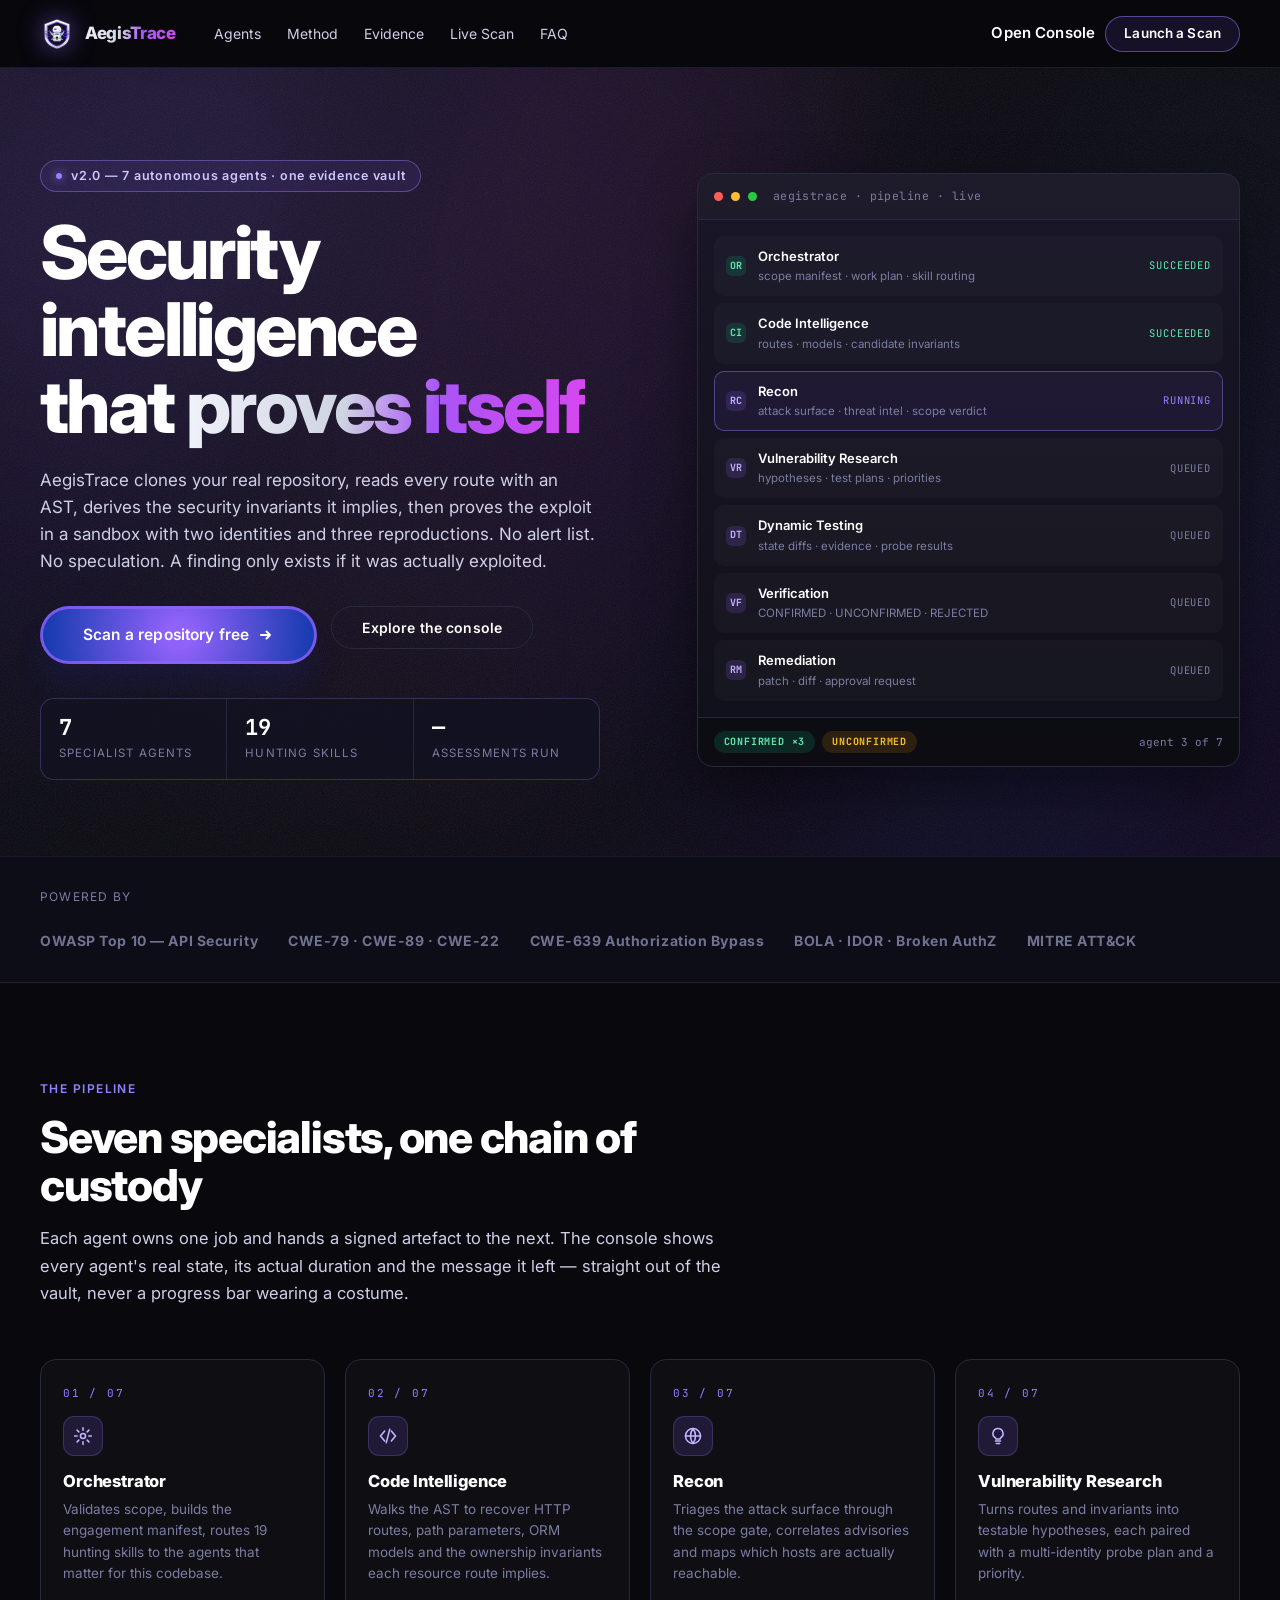
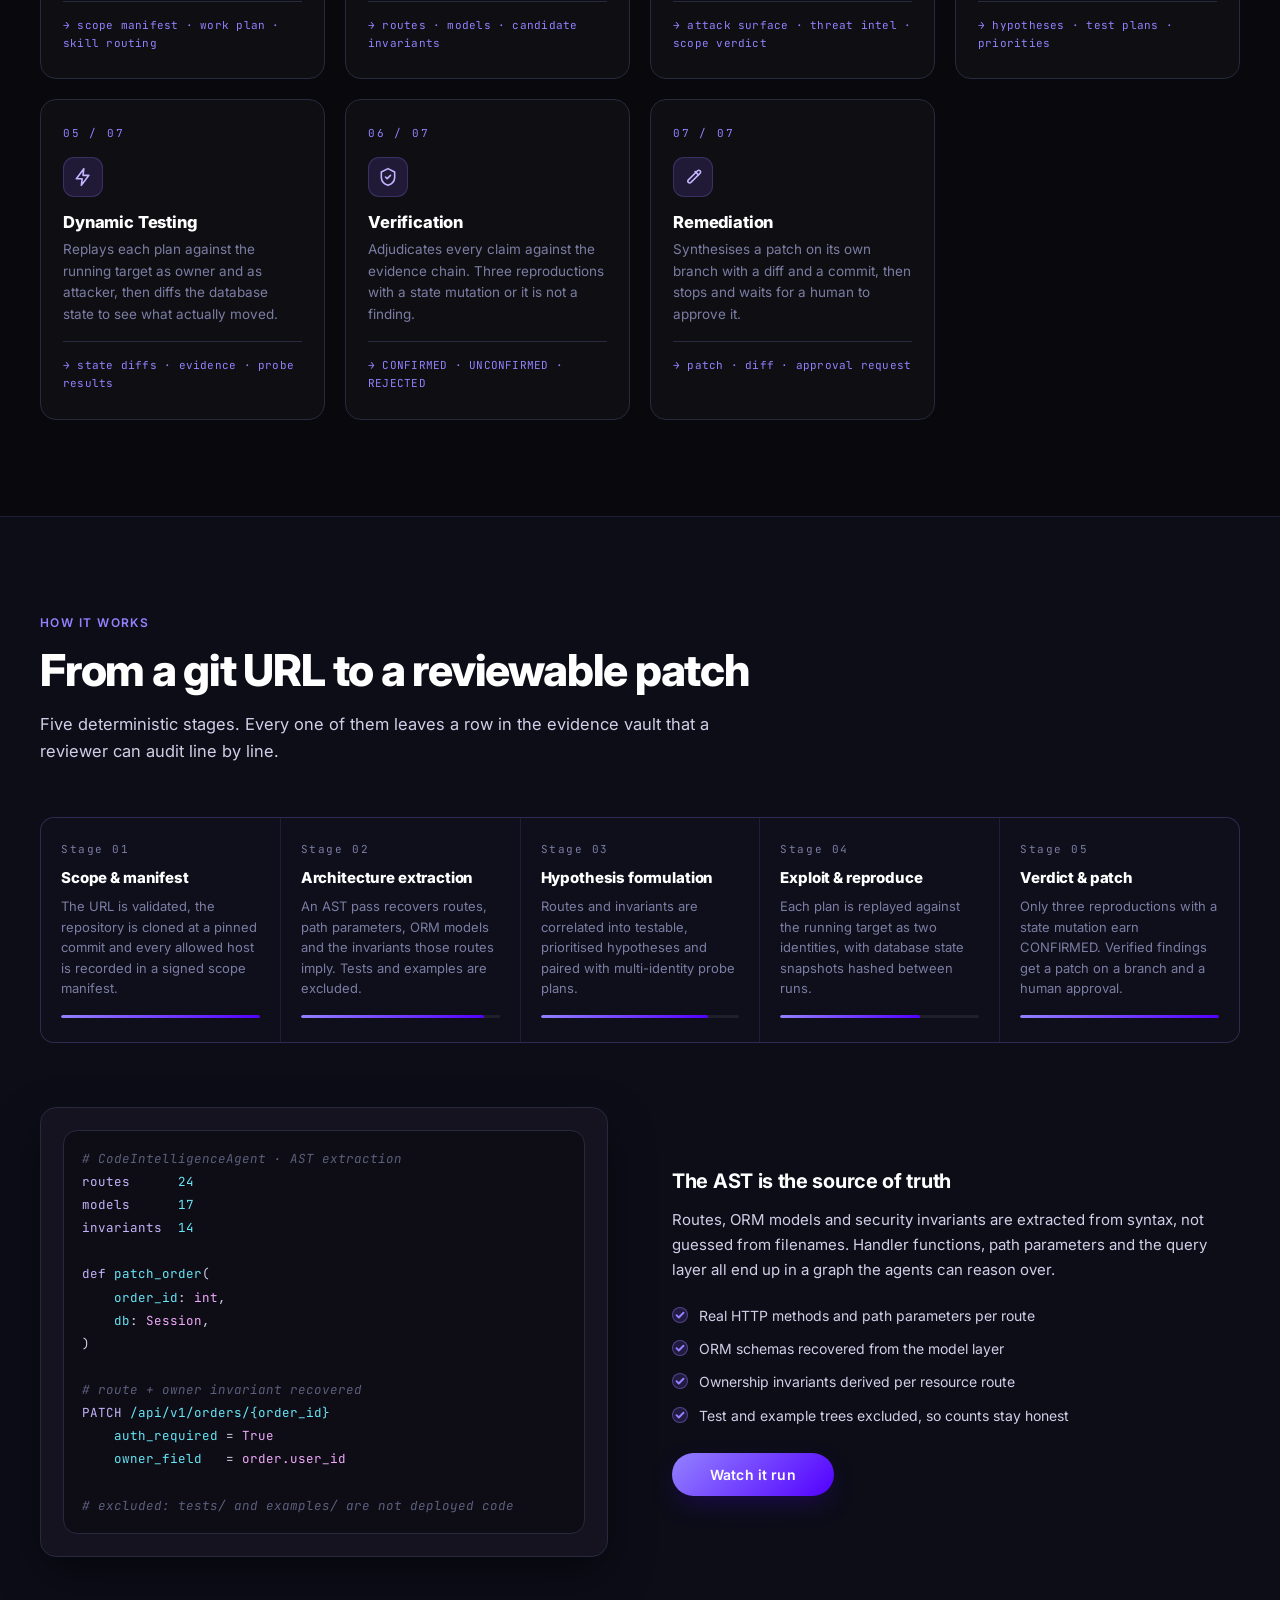
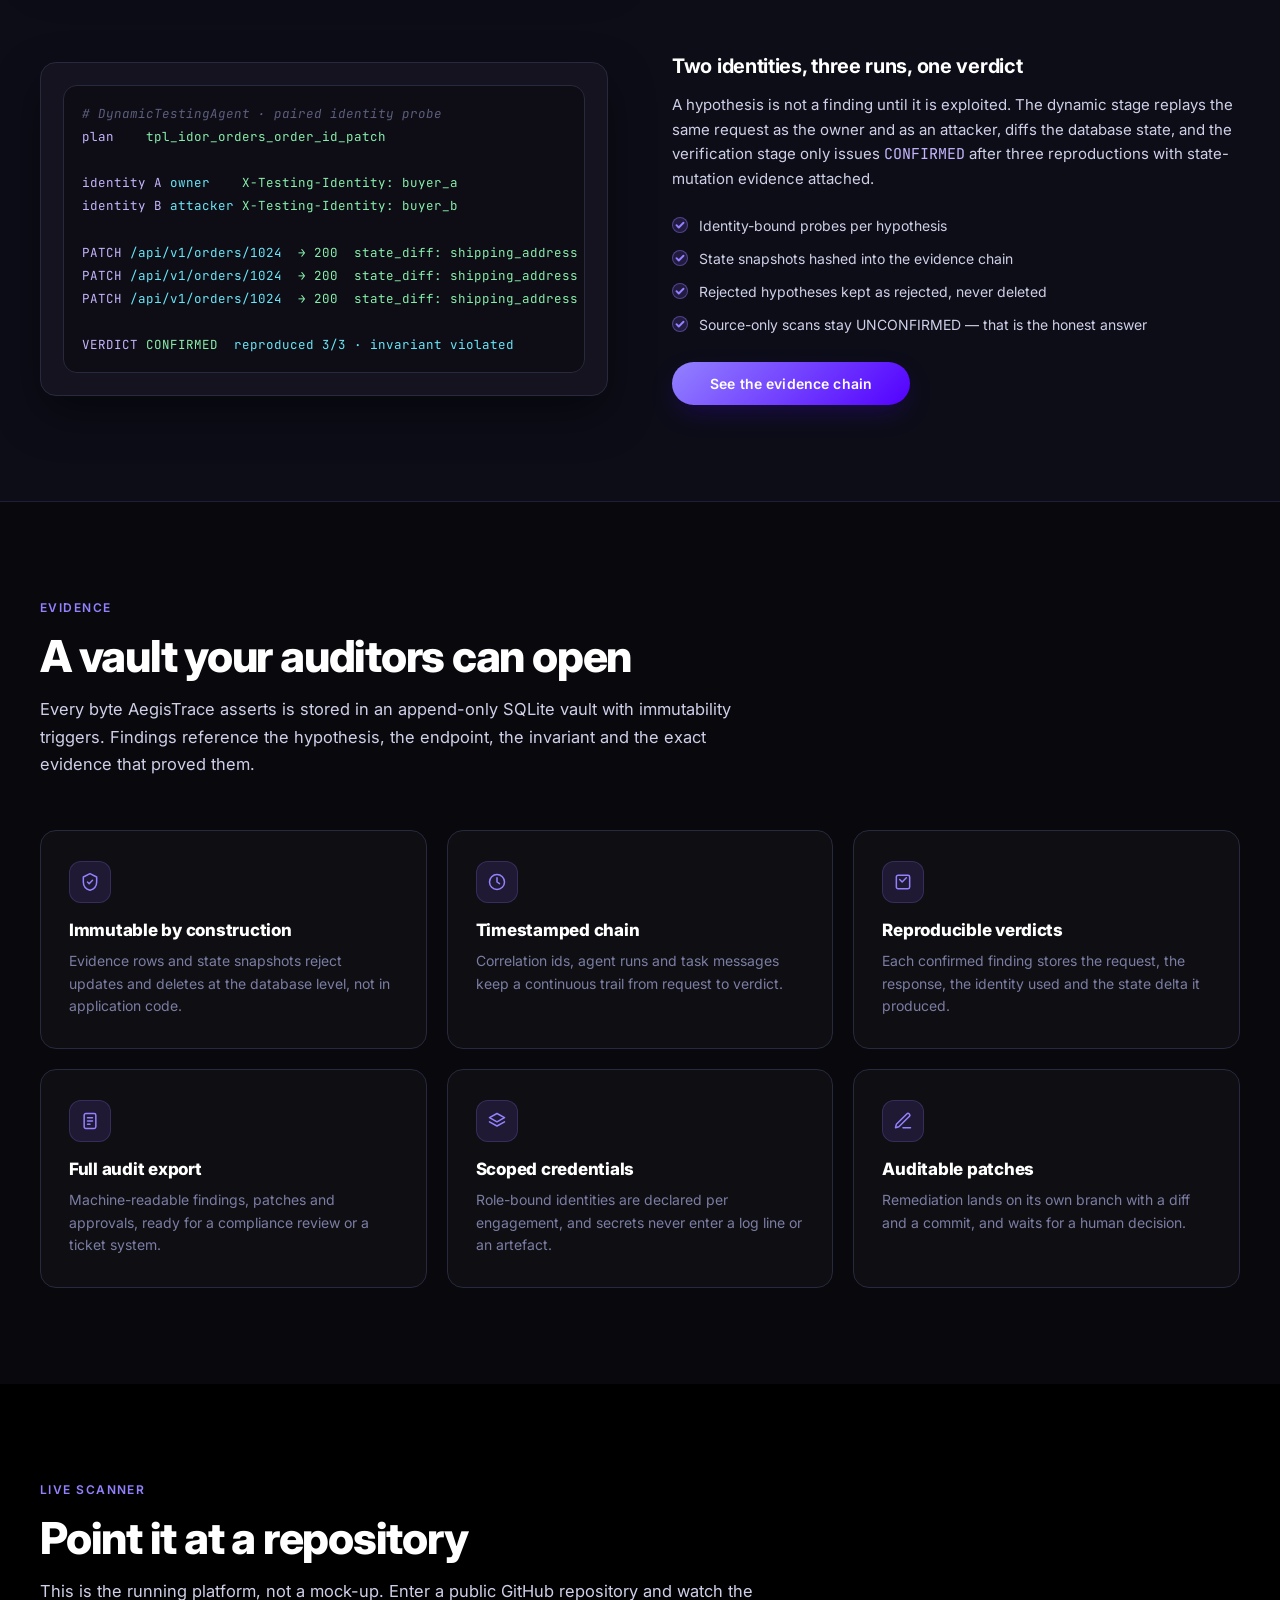
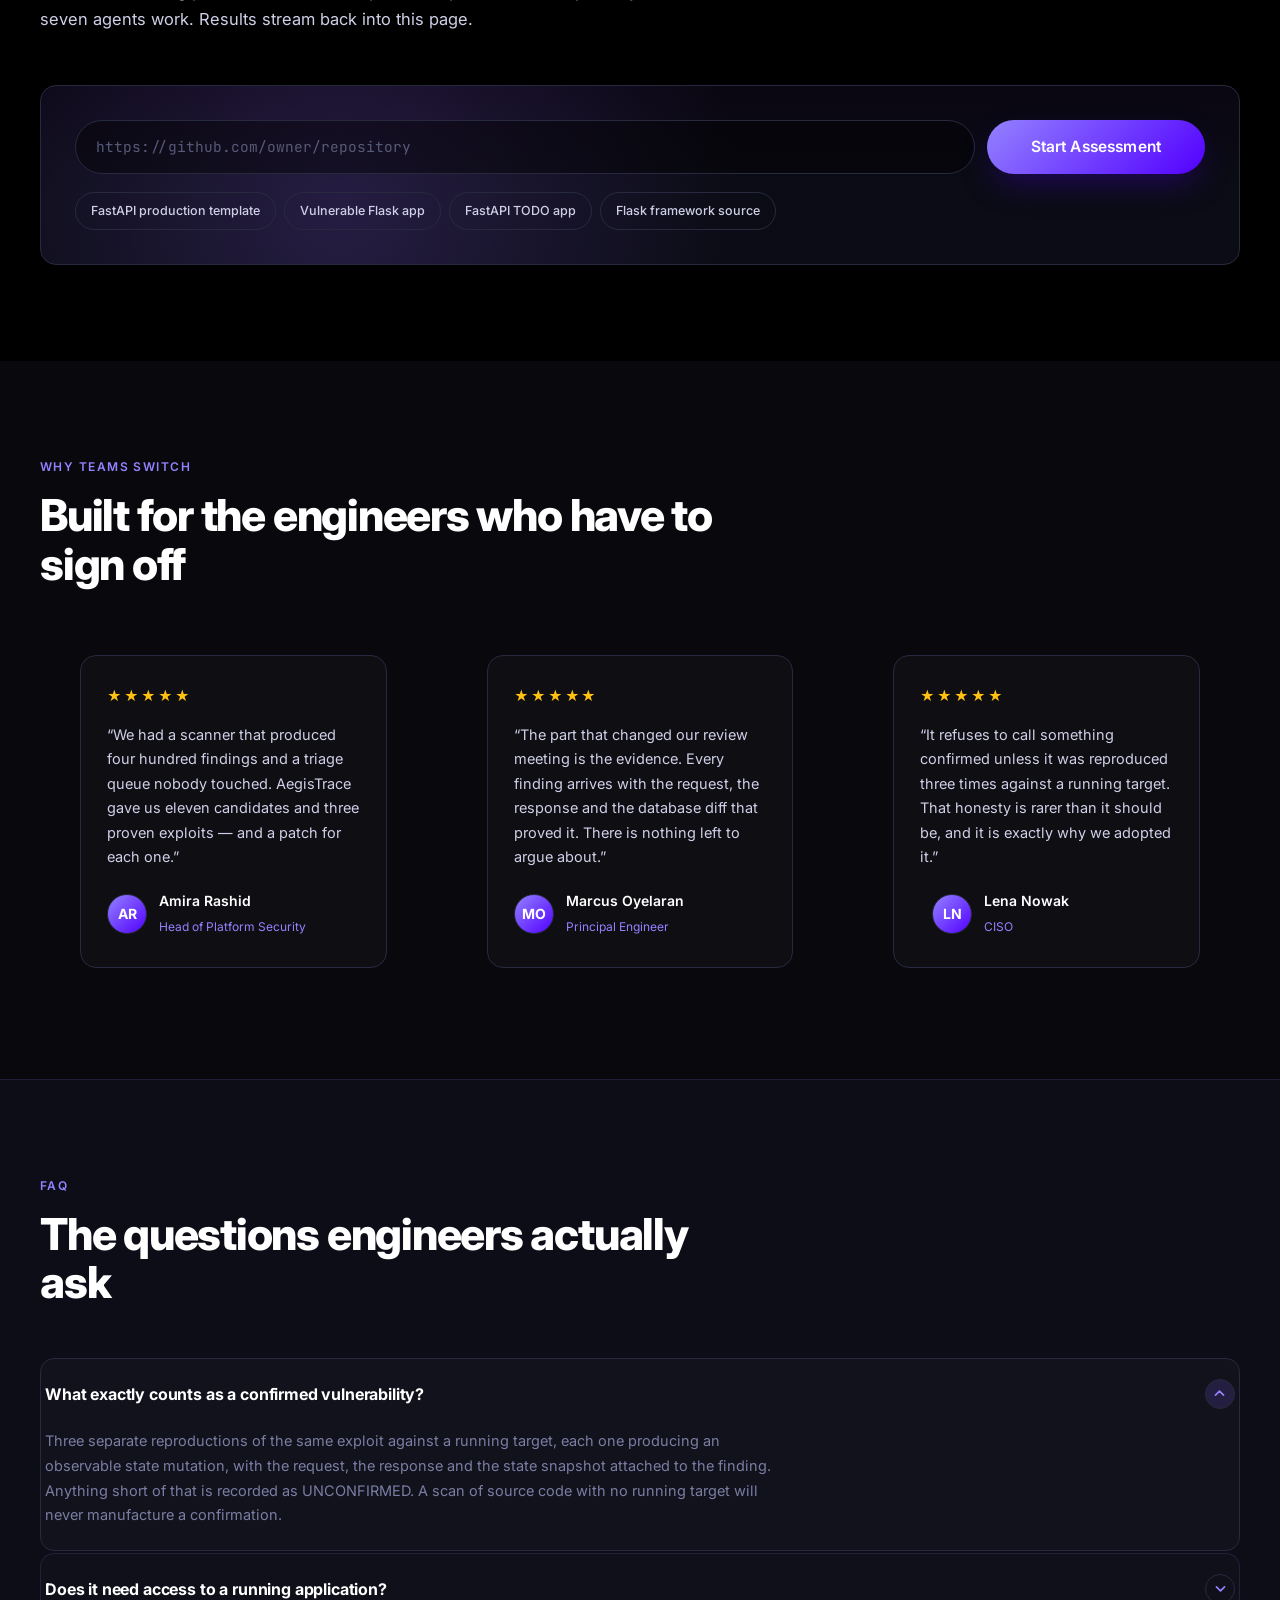
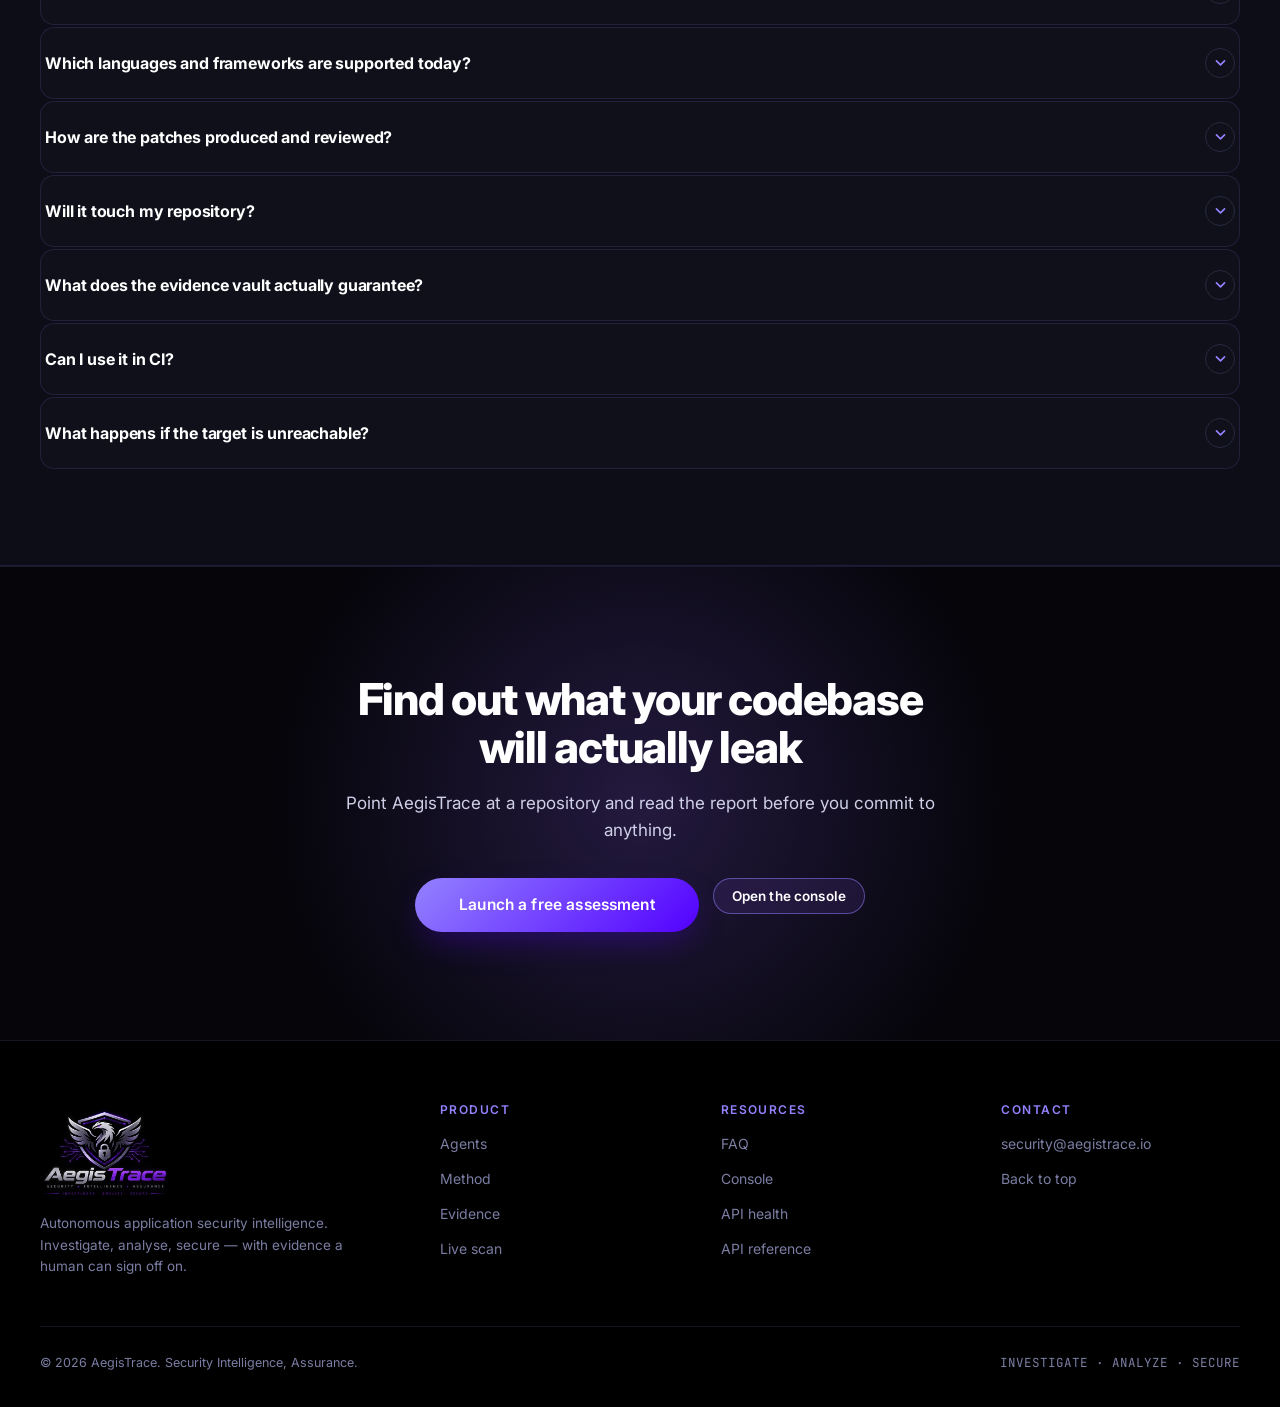
==== site/index.html @ 433f75bc "feat(site): public marketing site with a live repository scanner Built on the superdesign 'violet-vo" ====
<!DOCTYPE html>
<html lang="en" dir="ltr" class="no-js">
<head>
<meta charset="utf-8">
<meta name="viewport" content="width=device-width, initial-scale=1">
<title>AegisTrace — Autonomous Security Intelligence for Real Codebases</title>
<meta name="description" content="AegisTrace is a seven-agent security platform that clones a real repository, extracts its routes, models and invariants, proves access-control flaws in a sandbox, and ships reviewable patches. Evidence, not alerts.">
<meta property="og:title" content="AegisTrace — Autonomous Security Intelligence">
<meta property="og:description" content="Investigation-grade application security for real codebases. Seven autonomous agents, one immutable evidence vault, patches that wait for a human.">
<meta property="og:type" content="website">
<link rel="icon" href="/site/assets/mark.svg" type="image/svg+xml">
<link rel="preconnect" href="https://fonts.googleapis.com">
<link rel="preconnect" href="https://fonts.gstatic.com" crossorigin>
<link href="https://fonts.googleapis.com/css2?family=Inter:wght@300;400;500;600;700;800&family=JetBrains+Mono:wght@400;500;700&display=swap" rel="stylesheet">
<link rel="stylesheet" href="/site/css/aegis.css?v=__ASSET_V__">
</head>
<body>
<a class="skip-link" href="#main">Skip to content</a>

<!-- ============================================================ nav -->
<header class="nav">
  <div class="nav-inner">
    <a class="brand" href="#top" aria-label="AegisTrace home">
      <img class="brand-mark" src="/site/assets/mark.svg" alt="" width="34" height="34">
      <span class="brand-word">AegisTrace</span>
    </a>

    <nav class="nav-links" aria-label="Primary">
      <a href="#agents">Agents</a>
      <a href="#method">Method</a>
      <a href="#evidence">Evidence</a>
      <a href="#scanner">Live Scan</a>
      <a href="#faq">FAQ</a>
    </nav>

    <div class="nav-cta">
      <a class="btn btn-ghost" href="/">Open Console</a>
      <a class="btn btn-glass" href="#scanner">Launch a Scan</a>
      <button class="nav-toggle" id="navToggle" aria-expanded="false" aria-controls="navDrawer" aria-label="Open menu"><span></span></button>
    </div>
  </div>
</header>

<nav class="nav-drawer" id="navDrawer" data-open="false" aria-label="Mobile">
  <a href="#agents">Agents</a>
  <a href="#method">Method</a>
  <a href="#evidence">Evidence</a>
  <a href="#scanner">Live Scan</a>
  <a href="#faq">FAQ</a>
  <a href="/">Open Console</a>
</nav>

<main id="main">

<!-- =========================================================== hero -->
<section class="hero" id="top">
  <div class="hero-aurora" aria-hidden="true">
    <div class="hero-blade"></div>
    <div class="hero-blade b2"></div>
    <div class="hero-blade b3"></div>
  </div>
  <div class="hero-grid" aria-hidden="true"></div>
  <div class="hero-noise" aria-hidden="true"></div>

  <div class="container hero-layout">
    <div class="hero-copy">
      <span class="eyebrow"><span class="dot"></span> v2.0 — 7 autonomous agents · one evidence vault</span>

      <h1 class="display-lg">
        Security intelligence<br>
        that <span class="grad-text">proves itself</span>
      </h1>

      <p class="body-lg hero-sub">
        AegisTrace clones your real repository, reads every route with an AST, derives the
        security invariants it implies, then proves the exploit in a sandbox with two
        identities and three reproductions. No alert list. No speculation.
        A finding only exists if it was actually exploited.
      </p>

      <div class="hero-actions">
        <a class="btn btn-hero" href="#scanner">
          Scan a repository free
          <svg width="16" height="16" viewBox="0 0 16 16" fill="none" stroke="currentColor" stroke-width="2" stroke-linecap="round" stroke-linejoin="round"><path d="M3 8h9M8.5 4.5L12 8l-3.5 3.5"/></svg>
        </a>
        <a class="btn btn-outline" href="/">Explore the console</a>
      </div>

      <div class="hero-metrics">
        <div class="hero-metric">
          <div class="n" data-metric="agents">7</div>
          <div class="k">Specialist agents</div>
        </div>
        <div class="hero-metric">
          <div class="n" data-metric="skills">19</div>
          <div class="k">Hunting skills</div>
        </div>
        <div class="hero-metric">
          <div class="n" data-metric="scans">—</div>
          <div class="k">Assessments run</div>
        </div>
      </div>
    </div>

    <!-- live console preview -->
    <div class="console-card" aria-label="Live pipeline preview">
      <div class="console-head">
        <span class="console-dot" style="background:#ff5f57"></span>
        <span class="console-dot" style="background:#febc2e"></span>
        <span class="console-dot" style="background:#28c840"></span>
        <span class="console-title">aegistrace · pipeline · live</span>
      </div>
      <div class="console-body">
        <div class="pipe" id="pipeDemo">
        <div class="pipe-row" data-state="done"><div class="pipe-ico">OR</div><div><div class="pipe-name">Orchestrator</div><div class="pipe-note">scope manifest · work plan · skill routing</div></div><div class="pipe-state">succeeded</div></div>
        <div class="pipe-row" data-state="done"><div class="pipe-ico">CI</div><div><div class="pipe-name">Code Intelligence</div><div class="pipe-note">routes · models · candidate invariants</div></div><div class="pipe-state">succeeded</div></div>
        <div class="pipe-row" data-state="done"><div class="pipe-ico">RC</div><div><div class="pipe-name">Recon</div><div class="pipe-note">attack surface · threat intel · scope verdict</div></div><div class="pipe-state">succeeded</div></div>
        <div class="pipe-row" data-state="done"><div class="pipe-ico">VR</div><div><div class="pipe-name">Vulnerability Research</div><div class="pipe-note">hypotheses · test plans · priorities</div></div><div class="pipe-state">succeeded</div></div>
        <div class="pipe-row" data-state="done"><div class="pipe-ico">DT</div><div><div class="pipe-name">Dynamic Testing</div><div class="pipe-note">state diffs · evidence · probe results</div></div><div class="pipe-state">succeeded</div></div>
        <div class="pipe-row" data-state="done"><div class="pipe-ico">VF</div><div><div class="pipe-name">Verification</div><div class="pipe-note">CONFIRMED · UNCONFIRMED · REJECTED</div></div><div class="pipe-state">succeeded</div></div>
        <div class="pipe-row" data-state="done"><div class="pipe-ico">RM</div><div><div class="pipe-name">Remediation</div><div class="pipe-note">patch · diff · approval request</div></div><div class="pipe-state">succeeded</div></div>
      </div>
      </div>
      <div class="console-foot">
        <span class="verdict-strip">
          <span class="verdict-tag">CONFIRMED ×3</span>
          <span class="verdict-tag pending">UNCONFIRMED</span>
        </span>
        <span id="pipeClock">live</span>
      </div>
    </div>
  </div>
</section>

<!-- ====================================================== trust strip -->
<section class="trust">
  <div class="container trust-row">
    <span class="trust-lead">Powered by</span>
    <div class="trust-items">
      <span>OWASP Top 10 &mdash; API Security</span>
      <span>CWE-79 · CWE-89 · CWE-22</span>
      <span>CWE-639 Authorization Bypass</span>
      <span>BOLA · IDOR · Broken AuthZ</span>
      <span>MITRE ATT&amp;CK</span>
    </div>
  </div>
</section>

<!-- ========================================================== agents -->
<section class="section" id="agents">
  <div class="container">
    <div class="section-head reveal">
      <span class="label">The pipeline</span>
      <h2 class="headline-lg">Seven specialists, one chain of custody</h2>
      <p>
        Each agent owns one job and hands a signed artefact to the next. The console
        shows every agent's real state, its actual duration and the message it left
        &mdash; straight out of the vault, never a progress bar wearing a costume.
      </p>
    </div>

    <div class="agent-grid" id="agentGrid">
      <article class="agent-card reveal"><div class="agent-index">01 / 07</div><div class="agent-chip"><svg viewBox="0 0 24 24" fill="none" stroke="currentColor" stroke-width="1.9" stroke-linecap="round" stroke-linejoin="round"><circle cx="12" cy="12" r="3"/><path d="M12 2v3M12 19v3M2 12h3M19 12h3M4.9 4.9l2.1 2.1M17 17l2.1 2.1M19.1 4.9L17 7M7 17l-2.1 2.1"/></svg></div><h3>Orchestrator</h3><p>Validates scope, builds the engagement manifest, routes 19 hunting skills to the agents that matter for this codebase.</p><div class="agent-out">→ scope manifest · work plan · skill routing</div></article>
      <article class="agent-card reveal"><div class="agent-index">02 / 07</div><div class="agent-chip"><svg viewBox="0 0 24 24" fill="none" stroke="currentColor" stroke-width="1.9" stroke-linecap="round" stroke-linejoin="round"><path d="M8 6l-5 6 5 6M16 6l5 6-5 6M14 4l-4 16"/></svg></div><h3>Code Intelligence</h3><p>Walks the AST to recover HTTP routes, path parameters, ORM models and the ownership invariants each resource route implies.</p><div class="agent-out">→ routes · models · candidate invariants</div></article>
      <article class="agent-card reveal"><div class="agent-index">03 / 07</div><div class="agent-chip"><svg viewBox="0 0 24 24" fill="none" stroke="currentColor" stroke-width="1.9" stroke-linecap="round" stroke-linejoin="round"><circle cx="12" cy="12" r="9"/><path d="M3 12h18M12 3a15 15 0 010 18M12 3a15 15 0 000 18"/></svg></div><h3>Recon</h3><p>Triages the attack surface through the scope gate, correlates advisories and maps which hosts are actually reachable.</p><div class="agent-out">→ attack surface · threat intel · scope verdict</div></article>
      <article class="agent-card reveal"><div class="agent-index">04 / 07</div><div class="agent-chip"><svg viewBox="0 0 24 24" fill="none" stroke="currentColor" stroke-width="1.9" stroke-linecap="round" stroke-linejoin="round"><path d="M9 18h6M10 21h4"/><path d="M12 3a6 6 0 00-3.5 10.9c.5.4.8 1 .9 1.6h5.2c.1-.6.4-1.2.9-1.6A6 6 0 0012 3z"/></svg></div><h3>Vulnerability Research</h3><p>Turns routes and invariants into testable hypotheses, each paired with a multi-identity probe plan and a priority.</p><div class="agent-out">→ hypotheses · test plans · priorities</div></article>
      <article class="agent-card reveal"><div class="agent-index">05 / 07</div><div class="agent-chip"><svg viewBox="0 0 24 24" fill="none" stroke="currentColor" stroke-width="1.9" stroke-linecap="round" stroke-linejoin="round"><path d="M13 2L4 14h7l-1 8 9-12h-7l1-8z"/></svg></div><h3>Dynamic Testing</h3><p>Replays each plan against the running target as owner and as attacker, then diffs the database state to see what actually moved.</p><div class="agent-out">→ state diffs · evidence · probe results</div></article>
      <article class="agent-card reveal"><div class="agent-index">06 / 07</div><div class="agent-chip"><svg viewBox="0 0 24 24" fill="none" stroke="currentColor" stroke-width="1.9" stroke-linecap="round" stroke-linejoin="round"><path d="M12 2l8 4v6c0 5-3.4 8.6-8 10-4.6-1.4-8-5-8-10V6l8-4z"/><path d="M9 12l2 2 4-4"/></svg></div><h3>Verification</h3><p>Adjudicates every claim against the evidence chain. Three reproductions with a state mutation or it is not a finding.</p><div class="agent-out">→ CONFIRMED · UNCONFIRMED · REJECTED</div></article>
      <article class="agent-card reveal"><div class="agent-index">07 / 07</div><div class="agent-chip"><svg viewBox="0 0 24 24" fill="none" stroke="currentColor" stroke-width="1.9" stroke-linecap="round" stroke-linejoin="round"><path d="M20.5 7.5l-11 11a2.1 2.1 0 01-3-3l11-11a2.1 2.1 0 013 3z"/><path d="M14.5 5.5l4 4"/></svg></div><h3>Remediation</h3><p>Synthesises a patch on its own branch with a diff and a commit, then stops and waits for a human to approve it.</p><div class="agent-out">→ patch · diff · approval request</div></article>
    </div>
  </div>
</section>

<!-- ========================================================== method -->
<section class="section band" id="method">
  <div class="container">
    <div class="section-head reveal">
      <span class="label">How it works</span>
      <h2 class="headline-lg">From a git URL to a reviewable patch</h2>
      <p>Five deterministic stages. Every one of them leaves a row in the evidence vault that a reviewer can audit line by line.</p>
    </div>

    <div class="flow reveal" id="flowSteps">
      <div class="flow-step"><div class="flow-num">Stage 01</div><h3>Scope &amp; manifest</h3><p>The URL is validated, the repository is cloned at a pinned commit and every allowed host is recorded in a signed scope manifest.</p><div class="flow-bar"><i></i></div></div>
      <div class="flow-step"><div class="flow-num">Stage 02</div><h3>Architecture extraction</h3><p>An AST pass recovers routes, path parameters, ORM models and the invariants those routes imply. Tests and examples are excluded.</p><div class="flow-bar"><i></i></div></div>
      <div class="flow-step"><div class="flow-num">Stage 03</div><h3>Hypothesis formulation</h3><p>Routes and invariants are correlated into testable, prioritised hypotheses and paired with multi-identity probe plans.</p><div class="flow-bar"><i></i></div></div>
      <div class="flow-step"><div class="flow-num">Stage 04</div><h3>Exploit &amp; reproduce</h3><p>Each plan is replayed against the running target as two identities, with database state snapshots hashed between runs.</p><div class="flow-bar"><i></i></div></div>
      <div class="flow-step"><div class="flow-num">Stage 05</div><h3>Verdict &amp; patch</h3><p>Only three reproductions with a state mutation earn CONFIRMED. Verified findings get a patch on a branch and a human approval.</p><div class="flow-bar"><i></i></div></div>
    </div>

    <div style="margin-top:64px">
      <div class="split reveal">
        <div class="split-media">
          <div class="code" id="codeAst"><span class="c"># CodeIntelligenceAgent · AST extraction</span>
<span class="k">routes</span>      <span class="n">24</span>
<span class="k">models</span>      <span class="n">17</span>
<span class="k">invariants</span>  <span class="n">14</span>

<span class="k">def</span> <span class="n">patch_order</span>(
    <span class="n">order_id</span>: <span class="a">int</span>,
    <span class="n">db</span>: <span class="a">Session</span>,
)

<span class="c"># route + owner invariant recovered</span>
<span class="k">PATCH</span> <span class="n">/api/v1/orders/{order_id}</span>
    <span class="n">auth_required</span> = <span class="a">True</span>
    <span class="n">owner_field</span>   = <span class="a">order.user_id</span>

<span class="c"># excluded: tests/ and examples/ are not deployed code</span></div>
        </div>
        <div class="split-copy">
          <h3 class="headline-md">The AST is the source of truth</h3>
          <p class="body-md">
            Routes, ORM models and security invariants are extracted from syntax, not
            guessed from filenames. Handler functions, path parameters and the query
            layer all end up in a graph the agents can reason over.
          </p>
          <ul>
            <li>Real HTTP methods and path parameters per route</li>
            <li>ORM schemas recovered from the model layer</li>
            <li>Ownership invariants derived per resource route</li>
            <li>Test and example trees excluded, so counts stay honest</li>
          </ul>
          <a class="btn btn-grad" href="#scanner">Watch it run</a>
        </div>
      </div>

      <div class="split flip reveal">
        <div class="split-media">
          <div class="code" id="codeProbe"><span class="c"># DynamicTestingAgent · paired identity probe</span>
<span class="k">plan</span>    <span class="s">tpl_idor_orders_order_id_patch</span>

<span class="k">identity A</span> <span class="n">owner</span>    <span class="s">X-Testing-Identity: buyer_a</span>
<span class="k">identity B</span> <span class="n">attacker</span> <span class="s">X-Testing-Identity: buyer_b</span>

<span class="k">PATCH</span> <span class="n">/api/v1/orders/1024</span>  <span class="s">→ 200  state_diff: shipping_address</span>
<span class="k">PATCH</span> <span class="n">/api/v1/orders/1024</span>  <span class="s">→ 200  state_diff: shipping_address</span>
<span class="k">PATCH</span> <span class="n">/api/v1/orders/1024</span>  <span class="s">→ 200  state_diff: shipping_address</span>

<span class="k">VERDICT</span> <span class="s">CONFIRMED</span>  <span class="n">reproduced 3/3 · invariant violated</span></div>
        </div>
        <div class="split-copy">
          <h3 class="headline-md">Two identities, three runs, one verdict</h3>
          <p class="body-md">
            A hypothesis is not a finding until it is exploited. The dynamic stage
            replays the same request as the owner and as an attacker, diffs the
            database state, and the verification stage only issues
            <code style="font-family:var(--mono);color:#c4b5fd">CONFIRMED</code> after
            three reproductions with state-mutation evidence attached.
          </p>
          <ul>
            <li>Identity-bound probes per hypothesis</li>
            <li>State snapshots hashed into the evidence chain</li>
            <li>Rejected hypotheses kept as rejected, never deleted</li>
            <li>Source-only scans stay UNCONFIRMED — that is the honest answer</li>
          </ul>
          <a class="btn btn-grad" href="#evidence">See the evidence chain</a>
        </div>
      </div>
    </div>
  </div>
</section>

<!-- ========================================================= evidence -->
<section class="section" id="evidence">
  <div class="container">
    <div class="section-head reveal">
      <span class="label">Evidence</span>
      <h2 class="headline-lg">A vault your auditors can open</h2>
      <p>
        Every byte AegisTrace asserts is stored in an append-only SQLite vault with
        immutability triggers. Findings reference the hypothesis, the endpoint, the
        invariant and the exact evidence that proved them.
      </p>
    </div>

    <div class="benefit-grid reveal">
      <article class="benefit">
        <div class="benefit-chip"><svg viewBox="0 0 24 24" fill="none" stroke="currentColor" stroke-width="1.8" stroke-linecap="round" stroke-linejoin="round"><path d="M12 2l8 4v6c0 5-3.4 8.6-8 10-4.6-1.4-8-5-8-10V6l8-4z"/><path d="M9 12l2 2 4-4"/></svg></div>
        <h3>Immutable by construction</h3>
        <p>Evidence rows and state snapshots reject updates and deletes at the database level, not in application code.</p>
      </article>
      <article class="benefit">
        <div class="benefit-chip"><svg viewBox="0 0 24 24" fill="none" stroke="currentColor" stroke-width="1.8" stroke-linecap="round" stroke-linejoin="round"><circle cx="12" cy="12" r="9"/><path d="M12 7v5l3 2"/></svg></div>
        <h3>Timestamped chain</h3>
        <p>Correlation ids, agent runs and task messages keep a continuous trail from request to verdict.</p>
      </article>
      <article class="benefit">
        <div class="benefit-chip"><svg viewBox="0 0 24 24" fill="none" stroke="currentColor" stroke-width="1.8" stroke-linecap="round" stroke-linejoin="round"><path d="M4 18V6a2 2 0 012-2h12a2 2 0 012 2v12a2 2 0 01-2 2H6a2 2 0 01-2-2z"/><path d="M8 9l3 3 5-5"/></svg></div>
        <h3>Reproducible verdicts</h3>
        <p>Each confirmed finding stores the request, the response, the identity used and the state delta it produced.</p>
      </article>
      <article class="benefit">
        <div class="benefit-chip"><svg viewBox="0 0 24 24" fill="none" stroke="currentColor" stroke-width="1.8" stroke-linecap="round" stroke-linejoin="round"><path d="M7 3h10a2 2 0 012 2v14a2 2 0 01-2 2H7a2 2 0 01-2-2V5a2 2 0 012-2z"/><path d="M9 8h6M9 12h6M9 16h3"/></svg></div>
        <h3>Full audit export</h3>
        <p>Machine-readable findings, patches and approvals, ready for a compliance review or a ticket system.</p>
      </article>
      <article class="benefit">
        <div class="benefit-chip"><svg viewBox="0 0 24 24" fill="none" stroke="currentColor" stroke-width="1.8" stroke-linecap="round" stroke-linejoin="round"><path d="M12 3l9 5-9 5-9-5 9-5z"/><path d="M3 13l9 5 9-5"/></svg></div>
        <h3>Scoped credentials</h3>
        <p>Role-bound identities are declared per engagement, and secrets never enter a log line or an artefact.</p>
      </article>
      <article class="benefit">
        <div class="benefit-chip"><svg viewBox="0 0 24 24" fill="none" stroke="currentColor" stroke-width="1.8" stroke-linecap="round" stroke-linejoin="round"><path d="M12 20h9"/><path d="M16.5 3.5a2.1 2.1 0 013 3L7 19l-4 1 1-4L16.5 3.5z"/></svg></div>
        <h3>Auditable patches</h3>
        <p>Remediation lands on its own branch with a diff and a commit, and waits for a human decision.</p>
      </article>
    </div>
  </div>
</section>

<!-- ======================================================== live scan -->
<section class="section void" id="scanner">
  <div class="container">
    <div class="section-head reveal">
      <span class="label">Live scanner</span>
      <h2 class="headline-lg">Point it at a repository</h2>
      <p>
        This is the running platform, not a mock-up. Enter a public GitHub repository and
        watch the seven agents work. Results stream back into this page.
      </p>
    </div>

    <div class="scan-panel reveal">
      <form class="scan-form" id="scanForm" autocomplete="off">
        <input class="scan-input" id="scanInput" type="text" spellcheck="false"
               placeholder="https://github.com/owner/repository" aria-label="GitHub repository URL">
        <button class="btn btn-grad-lg" id="scanBtn" type="submit">
          <span id="scanBtnLabel">Start Assessment</span>
        </button>
      </form>

      <div class="scan-presets" id="scanPresets">
        <button class="chip" type="button" data-repo="tiangolo/full-stack-fastapi-template">FastAPI production template</button>
        <button class="chip" type="button" data-repo="we45/Vulnerable-Flask-App">Vulnerable Flask app</button>
        <button class="chip" type="button" data-repo="renceInbox/fastapi-todo">FastAPI TODO app</button>
        <button class="chip" type="button" data-repo="pallets/flask">Flask framework source</button>
      </div>

      <div class="scan-status" id="scanStatus" data-visible="false">
        <div class="scan-status-head">
          <span class="scan-status-id" id="scanId">—</span>
          <span class="scan-status-state" id="scanState">queued</span>
        </div>
        <div class="scan-log" id="scanLog"></div>
        <div class="scan-result" id="scanResult" data-visible="false"></div>
      </div>
    </div>
  </div>
</section>

<!-- ========================================================= voices -->
<section class="section">
  <div class="container">
    <div class="section-head reveal">
      <span class="label">Why teams switch</span>
      <h2 class="headline-lg">Built for the engineers who have to sign off</h2>
    </div>

    <div class="quote-grid reveal">
      <figure class="quote">
        <div class="quote-stars">★★★★★</div>
        <p>
          &ldquo;We had a scanner that produced four hundred findings and a triage queue
          nobody touched. AegisTrace gave us eleven candidates and three proven
          exploits &mdash; and a patch for each one.&rdquo;
        </p>
        <figcaption class="quote-person">
          <span class="quote-avatar">AR</span>
          <span>
            <span class="quote-name">Amira Rashid</span><br>
            <span class="quote-role">Head of Platform Security</span>
          </span>
        </figcaption>
      </figure>

      <figure class="quote">
        <div class="quote-stars">★★★★★</div>
        <p>
          &ldquo;The part that changed our review meeting is the evidence. Every finding
          arrives with the request, the response and the database diff that proved
          it. There is nothing left to argue about.&rdquo;
        </p>
        <figcaption class="quote-person">
          <span class="quote-avatar">MO</span>
          <span>
            <span class="quote-name">Marcus Oyelaran</span><br>
            <span class="quote-role">Principal Engineer</span>
          </span>
        </figcaption>
      </figure>

      <figure class="quote">
        <div class="quote-stars">★★★★★</div>
        <p>
          &ldquo;It refuses to call something confirmed unless it was reproduced three
          times against a running target. That honesty is rarer than it should be,
          and it is exactly why we adopted it.&rdquo;
        </p>
        <figcaption class="quote-person">
          <span class="quote-person-spacer"></span>
          <span class="quote-avatar">LN</span>
          <span>
            <span class="quote-name">Lena Nowak</span><br>
            <span class="quote-role">CISO</span>
          </span>
        </figcaption>
      </figure>
    </div>
  </div>
</section>

<!-- ============================================================= faq -->
<section class="section band" id="faq">
  <div class="container">
    <div class="section-head reveal">
      <span class="label">FAQ</span>
      <h2 class="headline-lg">The questions engineers actually ask</h2>
    </div>

    <div class="faq reveal" id="faqList">
      <div class="faq-item" data-open="true"><button class="faq-q" aria-expanded="true"><span>What exactly counts as a confirmed vulnerability?</span><span class="faq-chev"><svg width="13" height="13" viewBox="0 0 16 16" fill="none" stroke="currentColor" stroke-width="2" stroke-linecap="round" stroke-linejoin="round"><path d="M3 6l5 5 5-5"/></svg></span></button><div class="faq-a"><div><p>Three separate reproductions of the same exploit against a running target, each one producing an observable state mutation, with the request, the response and the state snapshot attached to the finding. Anything short of that is recorded as UNCONFIRMED. A scan of source code with no running target will never manufacture a confirmation.</p></div></div></div>
      <div class="faq-item" data-open="false"><button class="faq-q" aria-expanded="false"><span>Does it need access to a running application?</span><span class="faq-chev"><svg width="13" height="13" viewBox="0 0 16 16" fill="none" stroke="currentColor" stroke-width="2" stroke-linecap="round" stroke-linejoin="round"><path d="M3 6l5 5 5-5"/></svg></span></button><div class="faq-a"><div><p>For static work, no — it clones the repository and reads the AST. To confirm an access-control flaw it needs a reachable target, which you can point at locally with web_target_url. Without one, AegisTrace still derives real routes, models and invariants, and honestly labels every result as unconfirmed.</p></div></div></div>
      <div class="faq-item" data-open="false"><button class="faq-q" aria-expanded="false"><span>Which languages and frameworks are supported today?</span><span class="faq-chev"><svg width="13" height="13" viewBox="0 0 16 16" fill="none" stroke="currentColor" stroke-width="2" stroke-linecap="round" stroke-linejoin="round"><path d="M3 6l5 5 5-5"/></svg></span></button><div class="faq-a"><div><p>Python is the primary target: FastAPI, Flask, Django, SQLAlchemy and SQLModel are all parsed down to route level, and any Python web framework with standard decorators is covered. When a repository has no server-side routes at all, AegisTrace reports zero rather than inventing some.</p></div></div></div>
      <div class="faq-item" data-open="false"><button class="faq-q" aria-expanded="false"><span>How are the patches produced and reviewed?</span><span class="faq-chev"><svg width="13" height="13" viewBox="0 0 16 16" fill="none" stroke="currentColor" stroke-width="2" stroke-linecap="round" stroke-linejoin="round"><path d="M3 6l5 5 5-5"/></svg></span></button><div class="faq-a"><div><p>The remediation agent writes the fix on a dedicated fix/aegistrace-* branch, commits it with a diff, and raises an approval request. Nothing merges into your working branch on its own — a human accepts or rejects it in the Approval Center.</p></div></div></div>
      <div class="faq-item" data-open="false"><button class="faq-q" aria-expanded="false"><span>Will it touch my repository?</span><span class="faq-chev"><svg width="13" height="13" viewBox="0 0 16 16" fill="none" stroke="currentColor" stroke-width="2" stroke-linecap="round" stroke-linejoin="round"><path d="M3 6l5 5 5-5"/></svg></span></button><div class="faq-a"><div><p>A scan clones into a separate cache directory and is read-only against your checkout. The only writes are the remediation branch, and only after a finding is confirmed in the sandbox.</p></div></div></div>
      <div class="faq-item" data-open="false"><button class="faq-q" aria-expanded="false"><span>What does the evidence vault actually guarantee?</span><span class="faq-chev"><svg width="13" height="13" viewBox="0 0 16 16" fill="none" stroke="currentColor" stroke-width="2" stroke-linecap="round" stroke-linejoin="round"><path d="M3 6l5 5 5-5"/></svg></span></button><div class="faq-a"><div><p>Evidence rows and state snapshots are protected by database-level immutability triggers: update and delete statements are rejected by SQLite itself. Findings reference the exact hypothesis, endpoint, invariant and evidence identifiers that produced them, so the whole chain can be replayed.</p></div></div></div>
      <div class="faq-item" data-open="false"><button class="faq-q" aria-expanded="false"><span>Can I use it in CI?</span><span class="faq-chev"><svg width="13" height="13" viewBox="0 0 16 16" fill="none" stroke="currentColor" stroke-width="2" stroke-linecap="round" stroke-linejoin="round"><path d="M3 6l5 5 5-5"/></svg></span></button><div class="faq-a"><div><p>Yes. Scans are exposed over a small REST surface, and every verdict stays machine-readable: scan status, findings, hypotheses, patches and approvals can all be consumed by a pipeline or a ticket system.</p></div></div></div>
      <div class="faq-item" data-open="false"><button class="faq-q" aria-expanded="false"><span>What happens if the target is unreachable?</span><span class="faq-chev"><svg width="13" height="13" viewBox="0 0 16 16" fill="none" stroke="currentColor" stroke-width="2" stroke-linecap="round" stroke-linejoin="round"><path d="M3 6l5 5 5-5"/></svg></span></button><div class="faq-a"><div><p>The dynamic stage records the failure, the hypotheses remain proposed, and the scan finishes with an honest unconfirmed count. No stage reports success it did not achieve.</p></div></div></div>
    </div>
  </div>
</section>

<!-- ======================================================== final cta -->
<section class="final">
  <div class="container">
    <h2 class="headline-lg">Find out what your codebase<br>will actually leak</h2>
    <p class="body-lg">Point AegisTrace at a repository and read the report before you commit to anything.</p>
    <div class="final-actions">
      <a class="btn btn-grad-lg" href="#scanner">Launch a free assessment</a>
      <a class="btn btn-glass" href="/">Open the console</a>
    </div>
  </div>
</section>

</main>

<!-- ========================================================== footer -->
<footer class="footer">
  <div class="container">
    <div class="footer-grid">
      <div class="footer-brand">
        <picture>
          <source srcset="/site/assets/aegistrace-logo.webp" type="image/webp">
          <img src="/site/assets/aegistrace-logo.png" alt="AegisTrace — Security Intelligence, Assurance" width="240" height="176" loading="lazy">
        </picture>
        <p class="body-sm">
          Autonomous application security intelligence. Investigate, analyse, secure —
          with evidence a human can sign off on.
        </p>
      </div>

      <div>
        <h4>Product</h4>
        <ul>
          <li><a href="#agents">Agents</a></li>
          <li><a href="#method">Method</a></li>
          <li><a href="#evidence">Evidence</a></li>
          <li><a href="#scanner">Live scan</a></li>
        </ul>
      </div>

      <div>
        <h4>Resources</h4>
        <ul>
          <li><a href="#faq">FAQ</a></li>
          <li><a href="/">Console</a></li>
          <li><a href="/api/v1/health">API health</a></li>
          <li><a href="/docs">API reference</a></li>
        </ul>
      </div>

      <div>
        <h4>Contact</h4>
        <ul>
          <li><a href="mailto:security@aegistrace.io">security@aegistrace.io</a></li>
          <li><a href="#top">Back to top</a></li>
        </ul>
      </div>
    </div>

    <div class="footer-bottom">
      <span>© 2026 AegisTrace. Security Intelligence, Assurance.</span>
      <span class="mono">INVESTIGATE · ANALYZE · SECURE</span>
    </div>
  </div>
</footer>

<script src="/site/js/site.js?v=__ASSET_V__" defer></script>
</body>
</html>
---- site/css/aegis.css ----
/* =====================================================================
   AegisTrace — marketing site design system
   ---------------------------------------------------------------------
   Derived from the "Violet Void Interface" system (dark charcoal, a single
   rationed violet accent, pill geometry, uniform grids) and the "Synapse"
   system (ambient orbs, shimmer text, emerald/cyan status), re-toned to the
   AegisTrace emblem: chrome silver + electric violet on near-black.

   Guardrails carried over from the source system:
   - the page stays charcoal/black dominant; glow is rationed to washes
   - card bodies are flat, never gradient-filled
   - grid span never varies inside a grid
   - radii stay distinct per component class
   ===================================================================== */

/* ---------------------------------------------------------------- tokens */
:root {
  /* surfaces */
  --bg:            #08080d;
  --bg-raise:      #0c0d17;
  --surface:       #15131f;
  --surface-2:     #1b1830;
  --surface-glass: rgba(255, 255, 255, 0.035);
  --border:        #272a3e;
  --border-soft:   rgba(147, 130, 255, 0.14);
  --border-lit:    rgba(147, 130, 255, 0.42);

  /* ink */
  --ink:           #ffffff;
  --ink-2:         #cfd0e8;
  --ink-3:         #9382ff;
  --ink-mute:      #7b7da3;

  /* accents */
  --violet:        #8b5cf6;
  --violet-hi:     #9382ff;
  --violet-deep:   #5200ff;
  --violet-soft:   rgba(139, 92, 246, 0.12);
  --chrome-1:      #eef1f8;
  --chrome-2:      #b9bfd0;
  --chrome-3:      #6d7488;
  --status-ok:     #10b981;
  --status-warn:   #f59e0b;
  --status-bad:    #f43f5e;
  --status-info:   #22d3ee;

  /* gradients */
  --grad-violet:   linear-gradient(135deg, #9382ff 0%, #5200ff 100%);
  --grad-aurora:   radial-gradient(circle, rgba(143, 98, 249, 0.20) 0px, rgba(0, 0, 0, 0) 70%);
  --grad-aurora-2: radial-gradient(circle, rgba(143, 98, 249, 0.22) 0px, rgba(0, 0, 0, 0) 65%);
  --grad-chrome:   linear-gradient(180deg, #ffffff 0%, #d8dbe6 38%, #9aa1b4 52%, #e7eaf2 68%, #b7bdcd 100%);
  --grad-wordmark: linear-gradient(100deg, #f2f4fb 0%, #cfd4e2 40%, #a855f7 62%, #d946ef 100%);
  --grad-panel:    linear-gradient(180deg, rgba(139, 92, 246, 0.10) 0%, rgba(139, 92, 246, 0) 62%);

  /* radii */
  --r-control: 6px;
  --r-card:    14px;
  --r-lg:      16px;
  --r-pill:    999px;

  /* spacing */
  --s-base:  16px;
  --s-gap:   20px;
  --s-pad:   96px;

  --container: 1200px;
  --ease: cubic-bezier(0.4, 0, 0.2, 1);

  --font: 'Inter', -apple-system, BlinkMacSystemFont, 'Segoe UI', Roboto, Arial, sans-serif;
  --mono: 'JetBrains Mono', 'SF Mono', Menlo, Consolas, monospace;
}

/* ------------------------------------------------------------------ base */
*, *::before, *::after { box-sizing: border-box; }

html {
  scroll-behavior: smooth;
  -webkit-text-size-adjust: 100%;
}

body {
  margin: 0;
  background: var(--bg);
  color: var(--ink);
  font-family: var(--font);
  font-size: 15px;
  line-height: 1.65;
  font-weight: 400;
  overflow-x: hidden;
  -webkit-font-smoothing: antialiased;
  text-rendering: optimizeLegibility;
}

img, svg { max-width: 100%; display: block; }
a { color: inherit; text-decoration: none; }
button { font: inherit; color: inherit; }

h1, h2, h3, h4 {
  margin: 0;
  font-weight: 800;
  letter-spacing: -1px;
  line-height: 1.12;
}

p { margin: 0; }

::selection { background: rgba(139, 92, 246, 0.35); color: #fff; }

:focus-visible {
  outline: 2px solid var(--violet-hi);
  outline-offset: 3px;
  border-radius: 4px;
}

.container {
  width: min(var(--container), calc(100% - 48px));
  margin-inline: auto;
}

@media (max-width: 640px) {
  .container { width: min(var(--container), calc(100% - 32px)); }
}

/* ------------------------------------------------------------ typography */
.display-lg {
  font-size: clamp(38px, 6.2vw, 74px);
  font-weight: 800;
  letter-spacing: -0.035em;
  line-height: 1.04;
}

.headline-lg {
  font-size: clamp(28px, 3.6vw, 44px);
  font-weight: 800;
  letter-spacing: -0.028em;
  line-height: 1.1;
}

.headline-md {
  font-size: 20px;
  font-weight: 700;
  letter-spacing: -0.015em;
  line-height: 1.3;
}

.body-lg { font-size: 17px; line-height: 1.6; color: var(--ink-2); }
.body-md { font-size: 15px; line-height: 1.65; color: var(--ink-2); }
.body-sm { font-size: 13.5px; line-height: 1.6; color: var(--ink-mute); }

.label {
  font-size: 12px;
  font-weight: 600;
  letter-spacing: 0.12em;
  text-transform: uppercase;
  color: var(--ink-3);
}

.grad-text {
  background: var(--grad-wordmark);
  -webkit-background-clip: text;
  background-clip: text;
  color: transparent;
}

/* ------------------------------------------------------------------- nav */
.nav {
  position: sticky;
  top: 0;
  z-index: 60;
  height: 68px;
  display: flex;
  align-items: center;
  background: rgba(8, 8, 13, 0.78);
  backdrop-filter: blur(18px);
  -webkit-backdrop-filter: blur(18px);
  border-bottom: 1px solid var(--border-soft);
}

.nav-inner {
  width: min(var(--container), calc(100% - 48px));
  margin-inline: auto;
  display: flex;
  align-items: center;
  gap: 28px;
}

.brand {
  display: flex;
  align-items: center;
  gap: 11px;
  flex-shrink: 0;
}

.brand-mark {
  width: 34px;
  height: 34px;
  filter: drop-shadow(0 0 12px rgba(139, 92, 246, 0.55));
}

.brand-word {
  font-size: 17px;
  font-weight: 800;
  letter-spacing: -0.02em;
  background: var(--grad-wordmark);
  -webkit-background-clip: text;
  background-clip: text;
  color: transparent;
  white-space: nowrap;
}

.nav-links {
  display: flex;
  align-items: center;
  gap: 26px;
  margin-left: 10px;
  font-size: 14px;
  color: var(--ink-2);
}

.nav-links a { transition: color 0.2s ease; }
.nav-links a:hover { color: var(--violet-hi); }

.nav-cta {
  margin-left: auto;
  display: flex;
  align-items: center;
  gap: 10px;
}

.nav-toggle {
  display: none;
  width: 40px;
  height: 40px;
  border-radius: var(--r-control);
  border: 1px solid var(--border);
  background: var(--surface-glass);
  cursor: pointer;
  align-items: center;
  justify-content: center;
}

.nav-toggle span {
  display: block;
  width: 17px;
  height: 1.5px;
  background: var(--ink);
  position: relative;
  transition: transform 0.25s var(--ease), opacity 0.2s ease;
}
.nav-toggle span::before,
.nav-toggle span::after {
  content: '';
  position: absolute;
  left: 0;
  width: 17px;
  height: 1.5px;
  background: var(--ink);
  transition: transform 0.25s var(--ease);
}
.nav-toggle span::before { top: -5.5px; }
.nav-toggle span::after  { top: 5.5px; }

.nav-toggle[aria-expanded='true'] span { transform: rotate(45deg); }
.nav-toggle[aria-expanded='true'] span::before { transform: translateY(5.5px) rotate(-90deg); }
.nav-toggle[aria-expanded='true'] span::after  { opacity: 0; }

@media (max-width: 940px) {
  .nav-links, .nav-cta .btn-ghost { display: none; }
  .nav-toggle { display: flex; margin-left: auto; }
  .nav-cta { margin-left: 0; }
}

.nav-drawer {
  position: fixed;
  inset: 68px 0 auto 0;
  z-index: 55;
  background: rgba(8, 8, 13, 0.97);
  backdrop-filter: blur(20px);
  border-bottom: 1px solid var(--border);
  padding: 18px 24px 26px;
  display: none;
  flex-direction: column;
  gap: 4px;
}
.nav-drawer[data-open='true'] { display: flex; }
.nav-drawer a {
  padding: 12px 4px;
  font-size: 15px;
  color: var(--ink-2);
  border-bottom: 1px solid rgba(39, 42, 62, 0.6);
}
.nav-drawer a:last-child { border-bottom: 0; }

/* --------------------------------------------------------------- buttons */
.btn {
  display: inline-flex;
  align-items: center;
  justify-content: center;
  gap: 9px;
  border: 0;
  cursor: pointer;
  font-weight: 600;
  letter-spacing: 0.01em;
  border-radius: var(--r-pill);
  transition: transform 0.3s var(--ease), opacity 0.3s var(--ease),
              box-shadow 0.3s var(--ease), background 0.18s ease;
  white-space: nowrap;
}

.btn-hero {
  background: radial-gradient(circle, rgb(143, 98, 249) 10%, rgba(17, 75, 232, 0.7));
  color: #fff;
  height: 58px;
  padding: 16px 40px;
  font-size: 15.5px;
  border: 3px solid rgba(143, 98, 249, 0.8);
  box-shadow: rgba(27, 32, 100, 0.28) 0 24px 24px 0;
}

.btn-hero:hover { transform: scale(0.97); opacity: 0.95; }

.btn-grad {
  background: var(--grad-violet);
  color: #fff;
  height: 43px;
  padding: 13px 38px;
  font-size: 14px;
  box-shadow: rgba(82, 0, 255, 0.28) 0 10px 28px -6px;
}
.btn-grad:hover { opacity: 0.9; }

.btn-grad-lg {
  background: var(--grad-violet);
  color: #fff;
  height: 54px;
  padding: 15px 44px;
  font-size: 15.5px;
  border-radius: var(--r-pill);
  box-shadow: rgba(82, 0, 255, 0.34) 0 14px 34px -8px;
}
.btn-grad-lg:hover { opacity: 0.92; transform: translateY(-1px); }

.btn-glass {
  background: rgba(139, 92, 246, 0.12);
  color: #fff;
  height: 36px;
  padding: 0 18px;
  font-size: 13.5px;
  border: 1px solid rgba(147, 130, 255, 0.5);
}
.btn-glass:hover { background: rgba(139, 92, 246, 0.22); transform: translateY(-1px); }

.btn-outline {
  background: transparent;
  color: var(--ink);
  height: 43px;
  padding: 13px 30px;
  font-size: 14px;
  border: 1px solid var(--border);
}
.btn-outline:hover { border-color: var(--border-lit); color: var(--violet-hi); }

.btn-icon {
  width: 44px;
  height: 44px;
  padding: 0;
  border-radius: 50%;
  background: var(--grad-violet);
  color: #fff;
  border: 2px solid #fff;
  box-shadow: rgba(82, 0, 255, 0.45) 0 4px 16px 0;
}

.btn:disabled { opacity: 0.45; cursor: not-allowed; }

/* ------------------------------------------------------------------ hero */
.hero {
  position: relative;
  isolation: isolate;
  overflow: hidden;
  padding: 92px 0 76px;
  border-bottom: 1px solid var(--border-soft);
}

.hero-aurora {
  position: absolute;
  inset: -20% -10% auto -10%;
  height: 130%;
  z-index: -3;
  opacity: 0.42;
}

.hero-blade {
  position: absolute;
  width: 40vw;
  height: 160%;
  top: -35%;
  left: -12%;
  background: linear-gradient(180deg, rgba(139, 92, 246, 0) 0%, rgba(139, 92, 246, 0.22) 40%, rgba(82, 0, 255, 0.10) 62%, rgba(139, 92, 246, 0) 100%);
  filter: blur(70px);
  transform: rotate(21deg);
  animation: blade-drift 19s ease-in-out infinite alternate;
  will-change: transform, opacity;
}

.hero-blade.b2 {
  left: 34%;
  top: -48%;
  width: 30vw;
  background: linear-gradient(180deg, rgba(0,0,0,0) 0%, rgba(217, 70, 239, 0.16) 45%, rgba(0,0,0,0) 100%);
  animation-duration: 23s;
  animation-delay: -6s;
}

.hero-blade.b3 {
  left: 70%;
  top: -22%;
  width: 26vw;
  background: linear-gradient(180deg, rgba(0,0,0,0) 0%, rgba(34, 211, 238, 0.10) 52%, rgba(0,0,0,0) 100%);
  animation-duration: 27s;
  animation-delay: -12s;
}

@keyframes blade-drift {
  0%   { transform: rotate(21deg) translate3d(0, 0, 0) scale(1); opacity: 0.45; }
  50%  { transform: rotate(27deg) translate3d(3%, 4%, 0) scale(1.08); opacity: 0.7; }
  100% { transform: rotate(16deg) translate3d(-3%, 7%, 0) scale(1.02); opacity: 0.5; }
}

.hero-grid {
  position: absolute;
  inset: 0;
  z-index: -2;
  background-image:
    radial-gradient(circle at 20% 16%, rgba(143, 98, 249, 0.13) 0px, rgba(0,0,0,0) 58%),
    radial-gradient(circle at 86% 82%, rgba(82, 0, 255, 0.10) 0px, rgba(0,0,0,0) 54%);
}

.hero-noise {
  position: absolute;
  inset: 0;
  z-index: -1;
  opacity: 0.24;
  pointer-events: none;
  background-image: url("data:image/svg+xml,%3Csvg xmlns='http://www.w3.org/2000/svg' width='180' height='180'%3E%3Cfilter id='n'%3E%3CfeTurbulence type='fractalNoise' baseFrequency='0.85' numOctaves='3'/%3E%3C/filter%3E%3Crect width='180' height='180' filter='url(%23n)' opacity='0.42'/%3E%3C/svg%3E");
  mix-blend-mode: overlay;
}

.hero-layout {
  display: grid;
  grid-template-columns: minmax(0, 1.05fr) minmax(0, 0.95fr);
  gap: 56px;
  align-items: center;
}

@media (max-width: 1024px) {
  .hero-layout { grid-template-columns: 1fr; gap: 44px; }
}

.eyebrow {
  display: inline-flex;
  align-items: center;
  gap: 9px;
  height: 32px;
  padding: 0 15px;
  border-radius: var(--r-pill);
  background: rgba(139, 92, 246, 0.10);
  border: 1px solid var(--border-lit);
  font-size: 12.5px;
  font-weight: 600;
  letter-spacing: 0.06em;
  color: #cfc7ff;
  margin-bottom: 22px;
}

.eyebrow .dot {
  width: 6px;
  height: 6px;
  border-radius: 50%;
  background: var(--violet-hi);
  box-shadow: 0 0 10px var(--violet-hi);
  animation: pulse-dot 2.4s ease-in-out infinite;
}

@keyframes pulse-dot {
  0%, 100% { opacity: 1; transform: scale(1); }
  50%      { opacity: 0.35; transform: scale(0.82); }
}

.hero h1 { margin-bottom: 22px; }

.hero-sub { max-width: 560px; margin-bottom: 30px; }

.hero-actions { display: flex; flex-wrap: wrap; gap: 14px; margin-bottom: 34px; }

.hero-metrics {
  display: grid;
  grid-template-columns: repeat(3, minmax(0, 1fr));
  gap: 1px;
  background: var(--border-soft);
  border: 1px solid var(--border-soft);
  border-radius: var(--r-card);
  overflow: hidden;
  max-width: 560px;
}

@media (max-width: 480px) {
  .hero-metrics { grid-template-columns: 1fr; }
}

.hero-metric {
  background: rgba(12, 13, 23, 0.72);
  padding: 16px 18px;
}

.hero-metric .n {
  font-family: var(--mono);
  font-size: 22px;
  font-weight: 700;
  letter-spacing: -0.02em;
  color: var(--ink);
  line-height: 1.2;
}
.hero-metric .k {
  font-size: 11.5px;
  letter-spacing: 0.1em;
  text-transform: uppercase;
  color: var(--ink-mute);
  margin-top: 3px;
}

/* ------------------------------------------------------- console preview */
.console-card {
  position: relative;
  border-radius: var(--r-lg);
  border: 1px solid var(--border);
  background: linear-gradient(180deg, #191627 0%, #101019 100%);
  box-shadow: rgba(0, 0, 0, 0.45) 0 24px 60px 0;
  overflow: hidden;
}

.console-head {
  display: flex;
  align-items: center;
  gap: 8px;
  padding: 13px 16px;
  border-bottom: 1px solid var(--border);
  background: rgba(255, 255, 255, 0.02);
}

.console-dot { width: 9px; height: 9px; border-radius: 50%; }
.console-title {
  margin-left: 8px;
  font-family: var(--mono);
  font-size: 11.5px;
  color: var(--ink-mute);
  letter-spacing: 0.04em;
  overflow: hidden;
  text-overflow: ellipsis;
  white-space: nowrap;
}

.console-body { padding: 16px; }

.pipe {
  display: flex;
  flex-direction: column;
  gap: 7px;
}

.pipe-row {
  display: grid;
  grid-template-columns: 22px minmax(0, 1fr) auto;
  align-items: center;
  gap: 10px;
  padding: 9px 11px;
  border-radius: 10px;
  background: rgba(255, 255, 255, 0.022);
  border: 1px solid transparent;
  transition: border-color 0.25s ease, background 0.25s ease;
}

.pipe-row[data-state='running'] {
  border-color: var(--border-lit);
  background: rgba(139, 92, 246, 0.08);
}

.pipe-ico {
  width: 20px;
  height: 20px;
  border-radius: 6px;
  display: grid;
  place-items: center;
  font-size: 10px;
  font-weight: 700;
  font-family: var(--mono);
  background: rgba(139, 92, 246, 0.18);
  color: #bfb2ff;
}
.pipe-row[data-state='done'] .pipe-ico { background: rgba(16, 185, 129, 0.16); color: #5eeab0; }

.pipe-name {
  font-size: 13px;
  font-weight: 600;
  color: var(--ink);
  white-space: nowrap;
  overflow: hidden;
  text-overflow: ellipsis;
}
.pipe-note {
  font-size: 11.5px;
  color: var(--ink-mute);
  white-space: nowrap;
  overflow: hidden;
  text-overflow: ellipsis;
}

.pipe-state {
  font-family: var(--mono);
  font-size: 10.5px;
  letter-spacing: 0.08em;
  text-transform: uppercase;
  color: var(--ink-mute);
  white-space: nowrap;
}
.pipe-row[data-state='running'] .pipe-state { color: var(--violet-hi); }
.pipe-row[data-state='done'] .pipe-state { color: #5eeab0; }

.console-foot {
  display: flex;
  align-items: center;
  justify-content: space-between;
  gap: 12px;
  padding: 13px 16px;
  border-top: 1px solid var(--border);
  background: rgba(0, 0, 0, 0.28);
  font-family: var(--mono);
  font-size: 11px;
  color: var(--ink-mute);
}

.verdict-strip {
  display: flex;
  align-items: center;
  gap: 7px;
}

.verdict-tag {
  padding: 3px 10px;
  border-radius: var(--r-pill);
  font-size: 10px;
  font-weight: 700;
  letter-spacing: 0.08em;
  background: rgba(16, 185, 129, 0.16);
  color: #5eeab0;
}
.verdict-tag.pending { background: rgba(245, 158, 11, 0.14); color: #fbbf24; }

/* --------------------------------------------------------------- sections */
.section {
  padding: var(--s-pad) 0;
  position: relative;
}

.section.tight { padding: 72px 0; }
.section.band { background: var(--bg-raise); border-block: 1px solid var(--border-soft); }
.section.void { background: #000; }

.section-head { max-width: 720px; margin-bottom: 52px; }
.section-head .label { display: block; margin-bottom: 14px; }
.section-head h2 { margin-bottom: 16px; }
.section-head p { color: var(--ink-2); font-size: 16.5px; }

/* ----------------------------------------------------------- trust strip */
.trust {
  padding: 30px 0;
  border-bottom: 1px solid var(--border-soft);
  background: var(--bg-raise);
}

.trust-row {
  display: flex;
  align-items: center;
  justify-content: space-between;
  gap: 22px;
  flex-wrap: wrap;
}

.trust-lead {
  font-size: 12px;
  letter-spacing: 0.1em;
  text-transform: uppercase;
  color: var(--ink-mute);
}

.trust-items {
  display: flex;
  align-items: center;
  gap: 30px;
  flex-wrap: wrap;
  font-size: 14px;
  font-weight: 700;
  letter-spacing: 0.04em;
  color: #6f7390;
}
.trust-items span { transition: color 0.2s ease; }
.trust-items span:hover { color: var(--violet-hi); }

/* --------------------------------------------------------------- agents */
.agent-grid {
  display: grid;
  grid-template-columns: repeat(4, minmax(0, 1fr));
  gap: var(--s-gap);
}

@media (max-width: 1080px) { .agent-grid { grid-template-columns: repeat(2, minmax(0, 1fr)); } }
@media (max-width: 620px)  { .agent-grid { grid-template-columns: 1fr; } }

.agent-card {
  position: relative;
  padding: 24px 22px 26px;
  border-radius: var(--r-lg);
  border: 1px solid var(--border);
  background: rgba(255, 255, 255, 0.022);
  overflow: hidden;
  transition: transform 0.3s var(--ease), border-color 0.3s ease;
}
.agent-card:hover { transform: translateY(-3px); border-color: var(--border-lit); }
.agent-card::after {
  content: '';
  position: absolute;
  inset: auto -30% -60% auto;
  width: 150px;
  height: 150px;
  background: var(--grad-aurora);
  opacity: 0;
  transition: opacity 0.35s ease;
}
.agent-card:hover::after { opacity: 1; }

.agent-index {
  font-family: var(--mono);
  font-size: 11px;
  letter-spacing: 0.16em;
  color: var(--violet-hi);
  margin-bottom: 14px;
}

.agent-chip {
  width: 40px;
  height: 40px;
  border-radius: 11px;
  display: grid;
  place-items: center;
  background: rgba(139, 92, 246, 0.16);
  border: 1px solid rgba(147, 130, 255, 0.22);
  color: #c3b5ff;
  margin-bottom: 16px;
}
.agent-chip svg { width: 20px; height: 20px; }

.agent-card h3 { font-size: 16.5px; margin-bottom: 8px; letter-spacing: -0.01em; }
.agent-card p { font-size: 13.5px; color: var(--ink-mute); line-height: 1.6; }

.agent-out {
  margin-top: 16px;
  padding-top: 14px;
  border-top: 1px solid var(--border);
  font-family: var(--mono);
  font-size: 11px;
  color: var(--ink-3);
  letter-spacing: 0.02em;
}

/* ------------------------------------------------------- feature split */
.split {
  display: grid;
  grid-template-columns: repeat(2, minmax(0, 1fr));
  gap: 64px;
  align-items: center;
}
.split + .split { margin-top: 96px; }
.split.flip .split-media { order: -1; }

@media (max-width: 900px) {
  .split { grid-template-columns: 1fr; gap: 34px; }
  .split.flip .split-media { order: 0; }
}

.split-media {
  border-radius: var(--r-lg);
  border: 1px solid var(--border);
  background: var(--surface);
  padding: 22px;
  box-shadow: rgba(0, 0, 0, 0.42) 0 18px 46px 0;
  overflow: hidden;
}

.split-copy h3 { margin-bottom: 14px; }
.split-copy p { margin-bottom: 22px; }
.split-copy ul { list-style: none; padding: 0; margin: 0 0 26px; display: grid; gap: 10px; }
.split-copy li {
  display: flex;
  gap: 11px;
  align-items: flex-start;
  font-size: 14px;
  color: var(--ink-2);
}
.split-copy li::before {
  content: '';
  flex: 0 0 auto;
  width: 16px;
  height: 16px;
  margin-top: 3px;
  border-radius: 50%;
  background: rgba(139, 92, 246, 0.18);
  border: 1px solid rgba(147, 130, 255, 0.4);
  background-image: url("data:image/svg+xml,%3Csvg xmlns='http://www.w3.org/2000/svg' viewBox='0 0 16 16' fill='none' stroke='%239382ff' stroke-width='2.2' stroke-linecap='round' stroke-linejoin='round'%3E%3Cpath d='M4 8.2l2.6 2.6L12 5.4'/%3E%3C/svg%3E");
  background-repeat: no-repeat;
  background-position: center;
}

/* code block in split media */
.code {
  font-family: var(--mono);
  font-size: 12.5px;
  line-height: 1.85;
  color: var(--ink-2);
  background: rgba(0, 0, 0, 0.35);
  border: 1px solid var(--border);
  border-radius: var(--r-card);
  padding: 16px 18px;
  overflow-x: auto;
  white-space: pre;
}
.code .k { color: #c4b5fd; }
.code .s { color: #86efac; }
.code .c { color: #5b5f7d; font-style: italic; }
.code .n { color: #67e8f9; }
.code .a { color: #f0abfc; }

/* ----------------------------------------------------------- benefit grid */
.benefit-grid {
  display: grid;
  grid-template-columns: repeat(3, minmax(0, 1fr));
  gap: var(--s-gap);
}
@media (max-width: 940px) { .benefit-grid { grid-template-columns: repeat(2, minmax(0, 1fr)); } }
@media (max-width: 620px) { .benefit-grid { grid-template-columns: 1fr; } }

.benefit {
  padding: 30px 28px;
  border-radius: var(--r-lg);
  border: 1px solid var(--border);
  background: rgba(255, 255, 255, 0.022);
  transition: border-color 0.3s ease, background 0.3s ease;
}
.benefit:hover { border-color: var(--border); background: rgba(255, 255, 255, 0.018); }

.benefit-chip {
  width: 42px;
  height: 42px;
  border-radius: 12px;
  display: grid;
  place-items: center;
  background: rgba(139, 92, 246, 0.14);
  border: 1px solid rgba(147, 130, 255, 0.2);
  color: var(--violet-hi);
  margin-bottom: 18px;
}
.benefit-chip svg { width: 20px; height: 20px; }

.benefit h3 { font-size: 17px; margin-bottom: 10px; letter-spacing: -0.015em; }
.benefit p { font-size: 14px; color: var(--ink-mute); line-height: 1.62; }

/* ------------------------------------------------------------ live scan */
.scan-panel {
  position: relative;
  border-radius: var(--r-lg);
  border: 1px solid var(--border);
  background: linear-gradient(180deg, rgba(139, 92, 246, 0.07) 0%, rgba(12, 13, 23, 0.9) 55%);
  padding: 34px;
  overflow: hidden;
}
@media (max-width: 620px) { .scan-panel { padding: 22px; } }

.scan-panel::before {
  content: '';
  position: absolute;
  inset: -40% 30% auto -20%;
  height: 220%;
  background: var(--grad-aurora);
  pointer-events: none;
}

.scan-form {
  position: relative;
  display: flex;
  gap: 12px;
  flex-wrap: wrap;
  align-items: center;
}

.scan-input {
  flex: 1 1 320px;
  min-width: 0;
  height: 54px;
  padding: 0 20px;
  border-radius: var(--r-pill);
  border: 1px solid var(--border);
  background: rgba(0, 0, 0, 0.42);
  color: var(--ink);
  font-size: 14.5px;
  font-family: var(--mono);
  transition: border-color 0.25s ease, box-shadow 0.25s ease;
}
.scan-input::placeholder { color: #565a78; }
.scan-input:focus {
  outline: none;
  border-color: var(--border-lit);
  box-shadow: 0 0 0 4px rgba(139, 92, 246, 0.14);
}

.scan-presets {
  position: relative;
  display: flex;
  flex-wrap: wrap;
  gap: 8px;
  margin-top: 18px;
}
.chip {
  border-radius: var(--r-pill);
  border: 1px solid var(--border);
  background: transparent;
  color: var(--ink-2);
  font-size: 12.5px;
  font-weight: 500;
  padding: 8px 15px;
  cursor: pointer;
  transition: border-color 0.2s ease, color 0.2s ease, background 0.2s ease;
}
.chip:hover { border-color: var(--border-lit); color: var(--violet-hi); }

.scan-status {
  position: relative;
  margin-top: 26px;
  border-radius: var(--r-card);
  border: 1px solid var(--border);
  background: rgba(0, 0, 0, 0.42);
  padding: 20px 22px;
  display: none;
}
.scan-status[data-visible='true'] { display: block; }

.scan-status-head {
  display: flex;
  align-items: center;
  justify-content: space-between;
  gap: 14px;
  margin-bottom: 16px;
}
.scan-status-id {
  font-family: var(--mono);
  font-size: 12px;
  color: var(--violet-hi);
}
.scan-status-state {
  font-family: var(--mono);
  font-size: 11px;
  letter-spacing: 0.1em;
  text-transform: uppercase;
  color: var(--ink-mute);
}

.scan-log {
  font-family: var(--mono);
  font-size: 12px;
  line-height: 1.9;
  color: var(--ink-2);
  max-height: 210px;
  overflow-y: auto;
  scrollbar-width: thin;
}
.scan-log div { white-space: pre-wrap; word-break: break-word; }
.scan-log .t { color: #5b5f7d; }
.scan-log .ok { color: #86efac; }
.scan-log .warn { color: #fbbf24; }
.scan-log .err { color: #fda4af; }

.scan-result {
  margin-top: 16px;
  padding-top: 16px;
  border-top: 1px solid var(--border);
  display: none;
  gap: 10px;
  flex-wrap: wrap;
}
.scan-result[data-visible='true'] { display: flex; }

.stat-pill {
  display: inline-flex;
  align-items: baseline;
  gap: 7px;
  padding: 8px 14px;
  border-radius: var(--r-pill);
  border: 1px solid var(--border);
  background: rgba(255, 255, 255, 0.025);
  font-size: 12.5px;
  color: var(--ink-mute);
}
.stat-pill b { font-family: var(--mono); color: var(--ink); font-size: 14px; }

/* ------------------------------------------------------------- pipeline */
.flow {
  display: grid;
  grid-template-columns: repeat(5, minmax(0, 1fr));
  gap: 1px;
  background: var(--border-soft);
  border: 1px solid var(--border-soft);
  border-radius: var(--r-card);
  overflow: hidden;
}
@media (max-width: 980px) { .flow { grid-template-columns: repeat(2, minmax(0, 1fr)); } }
@media (max-width: 560px) { .flow { grid-template-columns: 1fr; } }

.flow-step {
  background: rgba(12, 13, 23, 0.86);
  padding: 22px 20px 24px;
  position: relative;
  transition: background 0.3s ease;
}
.flow-step:hover { background: rgba(139, 92, 246, 0.07); }

.flow-num {
  font-family: var(--mono);
  font-size: 11px;
  letter-spacing: 0.14em;
  color: var(--ink-mute);
  margin-bottom: 12px;
}
.flow-step h3 { font-size: 15px; margin-bottom: 9px; letter-spacing: -0.01em; }
.flow-step p { font-size: 13px; color: var(--ink-mute); line-height: 1.58; }

.flow-bar {
  margin-top: 16px;
  height: 3px;
  border-radius: var(--r-pill);
  background: rgba(255, 255, 255, 0.07);
  overflow: hidden;
}
.flow-bar i {
  display: block;
  height: 100%;
  width: 0;
  border-radius: var(--r-pill);
  background: var(--grad-violet);
  transition: width 0.9s var(--ease);
}

/* ------------------------------------------------------------- testimonial */
.quote-grid {
  display: grid;
  grid-template-columns: repeat(3, minmax(0, 1fr));
  gap: var(--s-gap);
}
@media (max-width: 940px) { .quote-grid { grid-template-columns: 1fr; } }

.quote {
  padding: 28px 26px;
  border-radius: var(--r-lg);
  border: 1px solid var(--border);
  background: rgba(255, 255, 255, 0.022);
  transition: border-color 0.3s ease;
}
.quote:hover { border-color: var(--border); }

.quote-stars { color: #ffc212; letter-spacing: 0.14em; font-size: 14px; margin-bottom: 16px; }
.quote p { font-size: 14.5px; color: var(--ink-2); line-height: 1.68; margin-bottom: 20px; }
.quote-person { display: flex; align-items: center; gap: 12px; }
.quote-avatar {
  width: 40px;
  height: 40px;
  border-radius: 50%;
  display: grid;
  place-items: center;
  font-weight: 700;
  font-size: 14px;
  color: #fff;
  background: var(--grad-violet);
  border: 1px solid var(--border);
}
.quote-name { font-size: 14px; font-weight: 600; color: var(--ink); }
.quote-role { font-size: 12px; color: var(--violet-hi); }

/* ------------------------------------------------------------------- faq */
.faq { display: grid; gap: 2px; }

.faq-item {
  border-radius: var(--r-card);
  border: 1px solid var(--border-soft);
  background: rgba(255, 255, 255, 0.016);
  overflow: hidden;
  transition: border-color 0.25s ease, background 0.25s ease;
}
.faq-item[data-open='true'] {
  border-color: var(--border);
  background: rgba(255, 255, 255, 0.02);
}

.faq-q {
  width: 100%;
  display: flex;
  align-items: center;
  justify-content: space-between;
  gap: 18px;
  padding: 20px 4px;
  background: none;
  border: 0;
  cursor: pointer;
  text-align: left;
  font-size: 16px;
  font-weight: 700;
  color: var(--ink);
  letter-spacing: -0.01em;
}
.faq-q:hover { color: var(--violet-hi); }

.faq-chev {
  flex: 0 0 auto;
  width: 30px;
  height: 30px;
  border-radius: 50%;
  border: 1px solid var(--border);
  display: grid;
  place-items: center;
  transition: transform 0.3s var(--ease), background 0.3s ease;
  color: var(--ink-3);
}
.faq-item[data-open='true'] .faq-chev {
  transform: rotate(180deg);
  background: rgba(139, 92, 246, 0.16);
  color: var(--violet-hi);
}

.faq-a {
  display: grid;
  grid-template-rows: 0fr;
  transition: grid-template-rows 0.32s var(--ease);
}
.faq-item[data-open='true'] .faq-a { grid-template-rows: 1fr; }
.faq-a > div { overflow: hidden; }
.faq-a p {
  padding: 0 4px 22px;
  font-size: 14.5px;
  color: var(--ink-mute);
  line-height: 1.7;
  max-width: 84ch;
}

/* ------------------------------------------------------------- final cta */
.final {
  position: relative;
  isolation: isolate;
  padding: 108px 0;
  text-align: center;
  background: #05050a;
  border-top: 1px solid var(--border-soft);
  overflow: hidden;
}
.final::before {
  content: '';
  position: absolute;
  left: 50%;
  top: 50%;
  width: 900px;
  height: 700px;
  transform: translate(-50%, -50%);
  background: var(--grad-aurora-2);
  z-index: -1;
}
.final h2 { margin-bottom: 18px; }
.final p { max-width: 620px; margin: 0 auto 34px; }
.final-actions { display: flex; gap: 14px; justify-content: center; flex-wrap: wrap; }

/* ---------------------------------------------------------------- footer */
.footer {
  background: #000;
  border-top: 1px solid var(--border-soft);
  padding: 62px 0 34px;
}
.footer-grid {
  display: grid;
  grid-template-columns: minmax(0, 1.5fr) repeat(3, minmax(0, 1fr));
  gap: 42px;
  margin-bottom: 48px;
}
@media (max-width: 880px) { .footer-grid { grid-template-columns: repeat(2, minmax(0, 1fr)); } }
@media (max-width: 520px) { .footer-grid { grid-template-columns: 1fr; } }

.footer-brand img { height: 96px; width: auto; }
.footer-brand picture { display: block; }
.footer-brand p { margin-top: 14px; max-width: 330px; }
.footer h4 { font-size: 12px; letter-spacing: 0.12em; text-transform: uppercase; color: var(--ink-3); margin-bottom: 16px; font-weight: 600; }
.footer ul { list-style: none; margin: 0; padding: 0; display: grid; gap: 10px; }
.footer ul a { font-size: 14px; color: var(--ink-mute); transition: color 0.2s ease; }
.footer ul a:hover { color: var(--violet-hi); }

.footer-bottom {
  border-top: 1px solid var(--border-soft);
  padding-top: 26px;
  display: flex;
  align-items: center;
  justify-content: space-between;
  gap: 16px;
  flex-wrap: wrap;
  font-size: 12.5px;
  color: var(--ink-mute);
}
.footer-bottom .mono { font-family: var(--mono); }

/* --------------------------------------------------------------- scroll fx */
.reveal {
  opacity: 0;
  transform: translateY(22px);
  transition: opacity 0.7s var(--ease), transform 0.7s var(--ease);
}
.reveal.in { opacity: 1; transform: none; }

/* Without JavaScript nothing reveals the sections, so they must start visible. */
.no-js .reveal { opacity: 1; transform: none; }

/* -------------------------------------------------------------- a11y */
.sr-only {
  position: absolute;
  width: 1px; height: 1px;
  padding: 0; margin: -1px;
  overflow: hidden;
  clip: rect(0 0 0 0);
  white-space: nowrap;
  border: 0;
}

.skip-link {
  position: absolute;
  left: -9999px;
  top: 10px;
  z-index: 100;
  padding: 10px 18px;
  border-radius: var(--r-pill);
  background: var(--grad-violet);
  color: #fff;
}
.skip-link:focus { left: 16px; }

@media (prefers-reduced-motion: reduce) {
  *, *::before, *::after {
    animation-duration: 0.001ms !important;
    animation-iteration-count: 1 !important;
    transition-duration: 0.001ms !important;
    scroll-behavior: auto !important;
  }
  .reveal { opacity: 1; transform: none; }
}
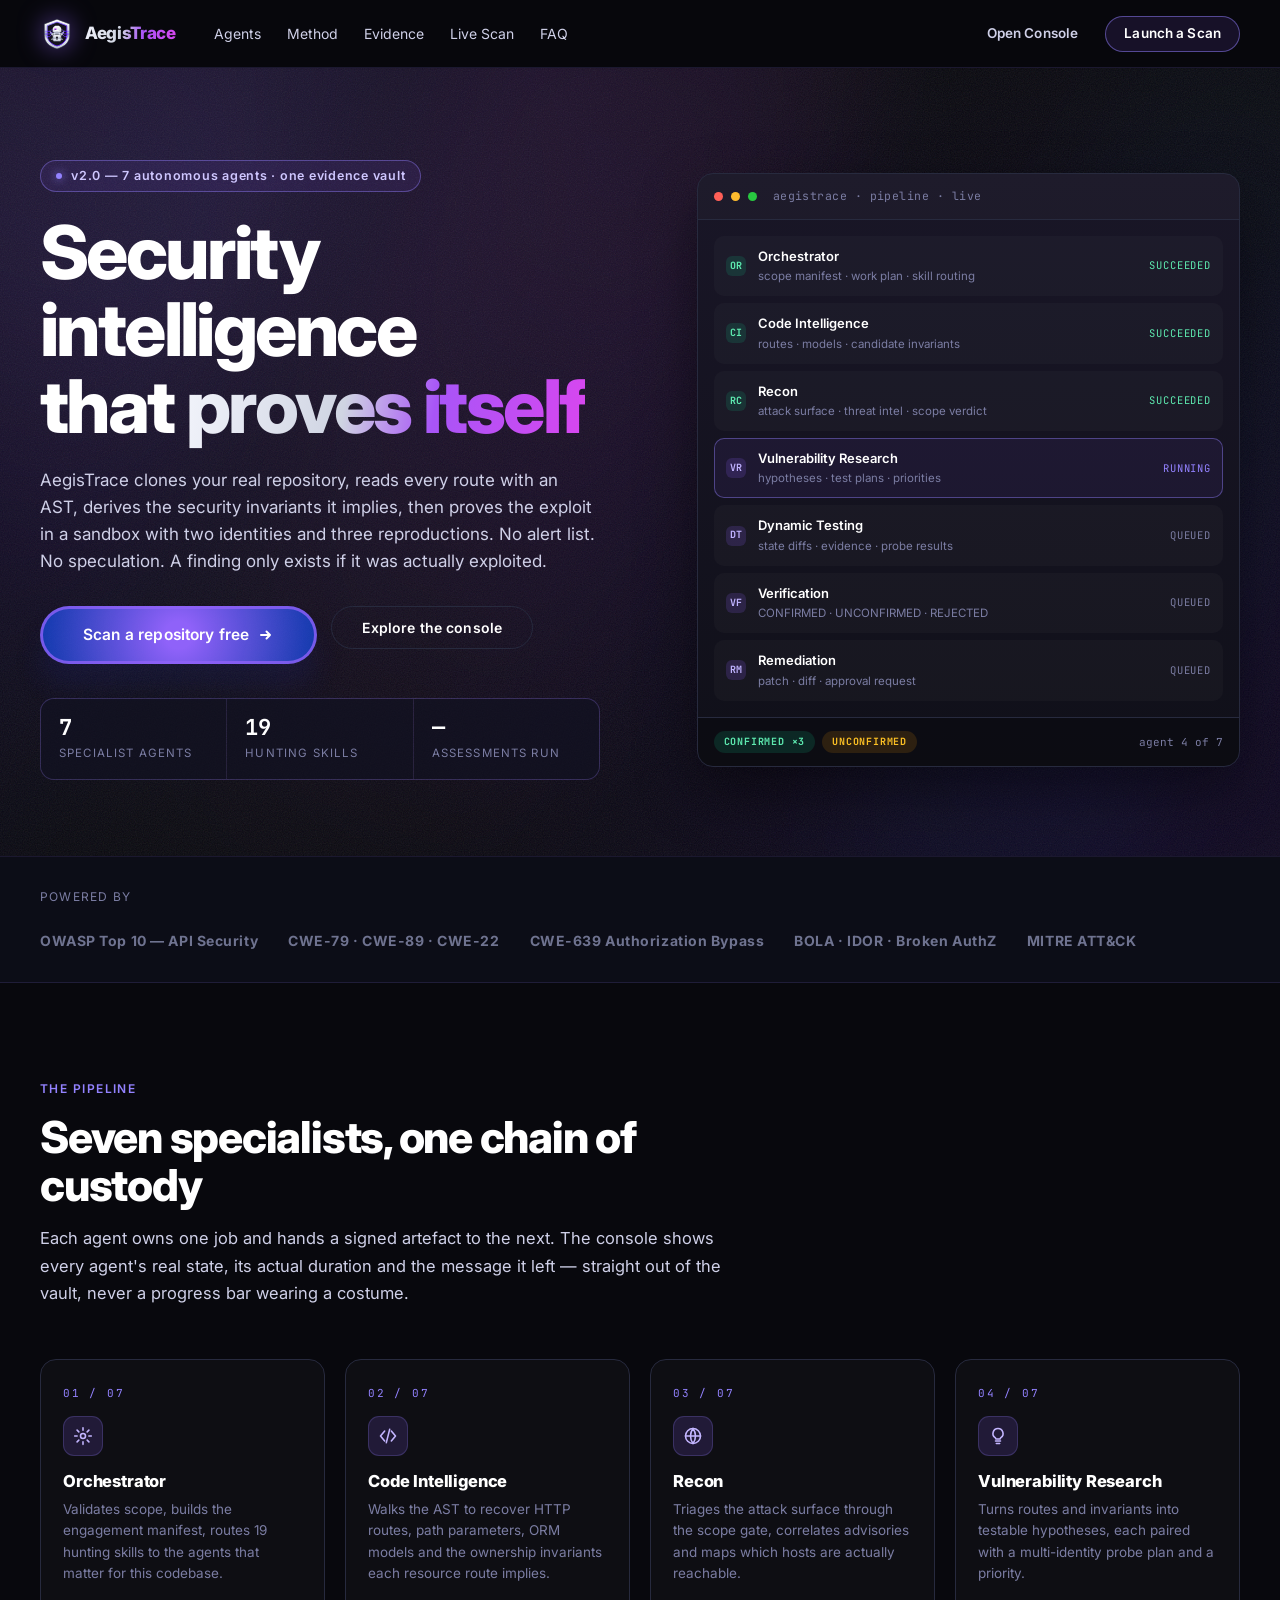
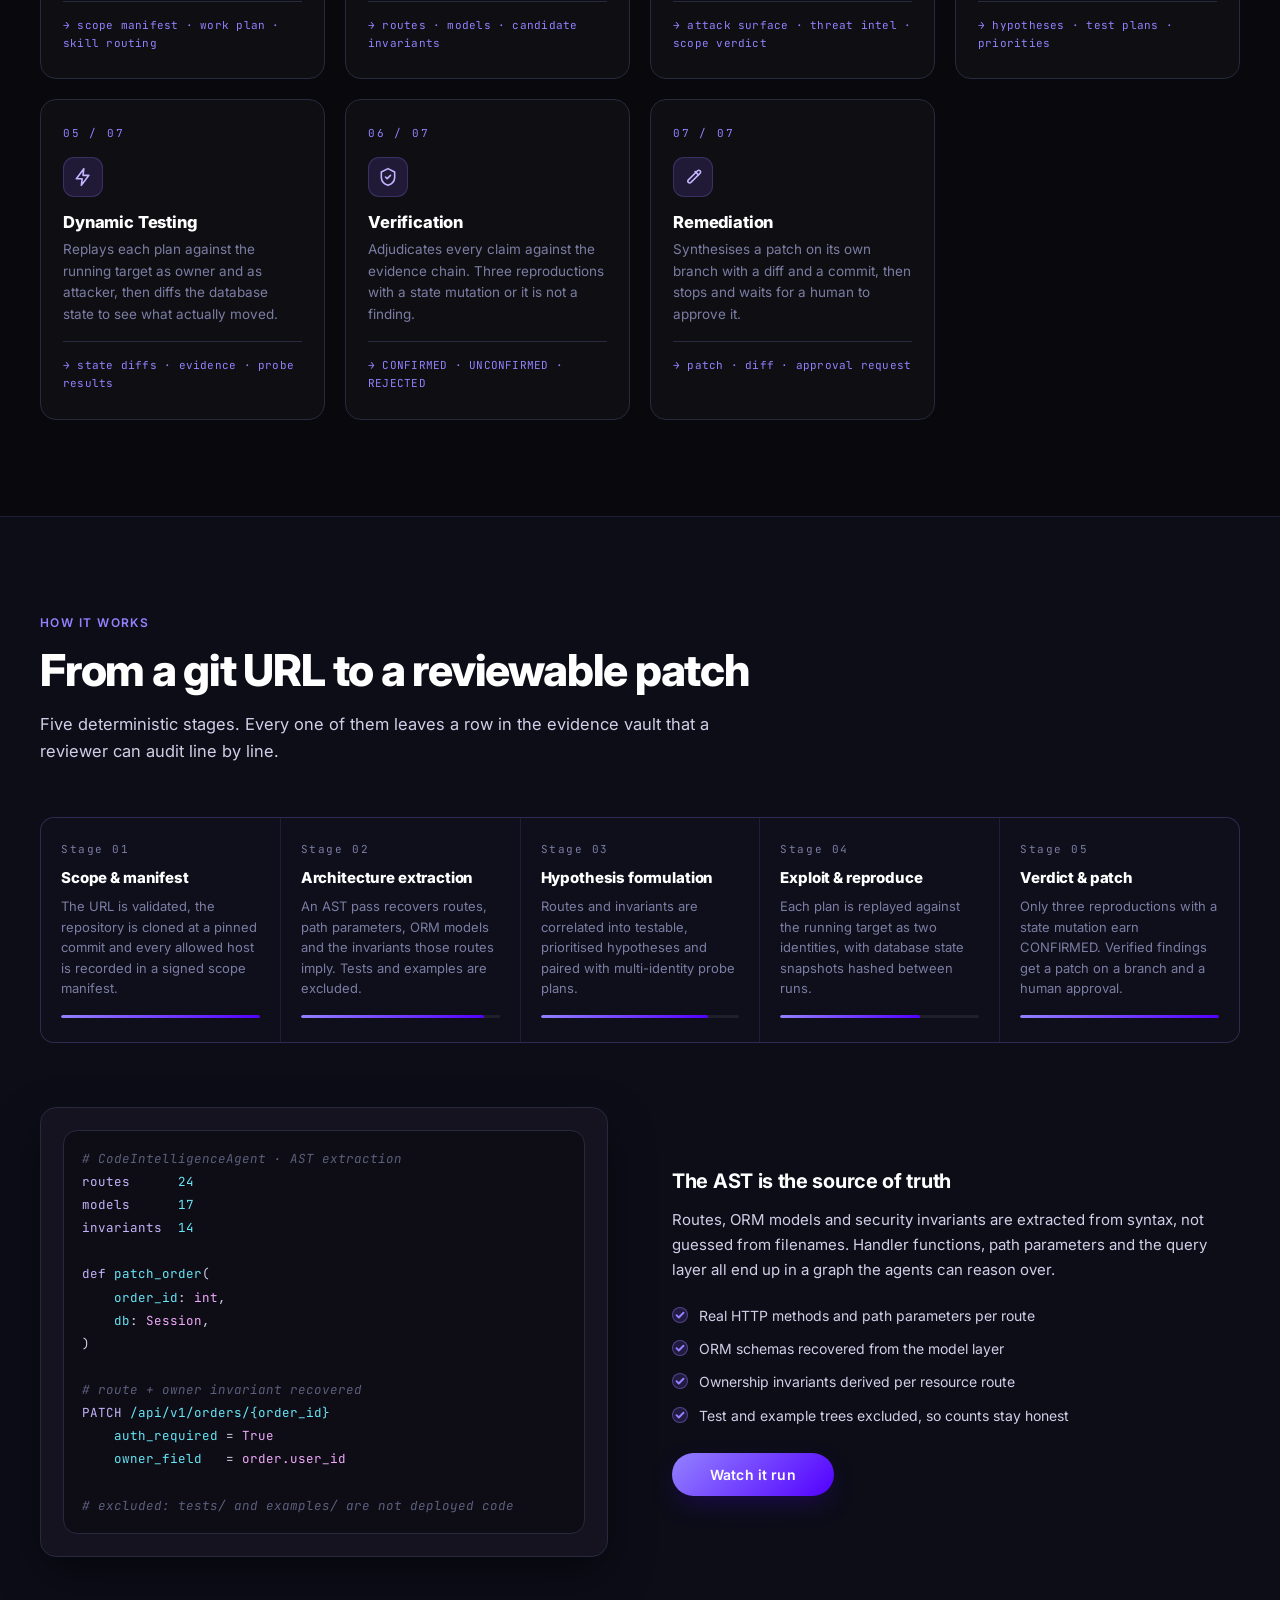
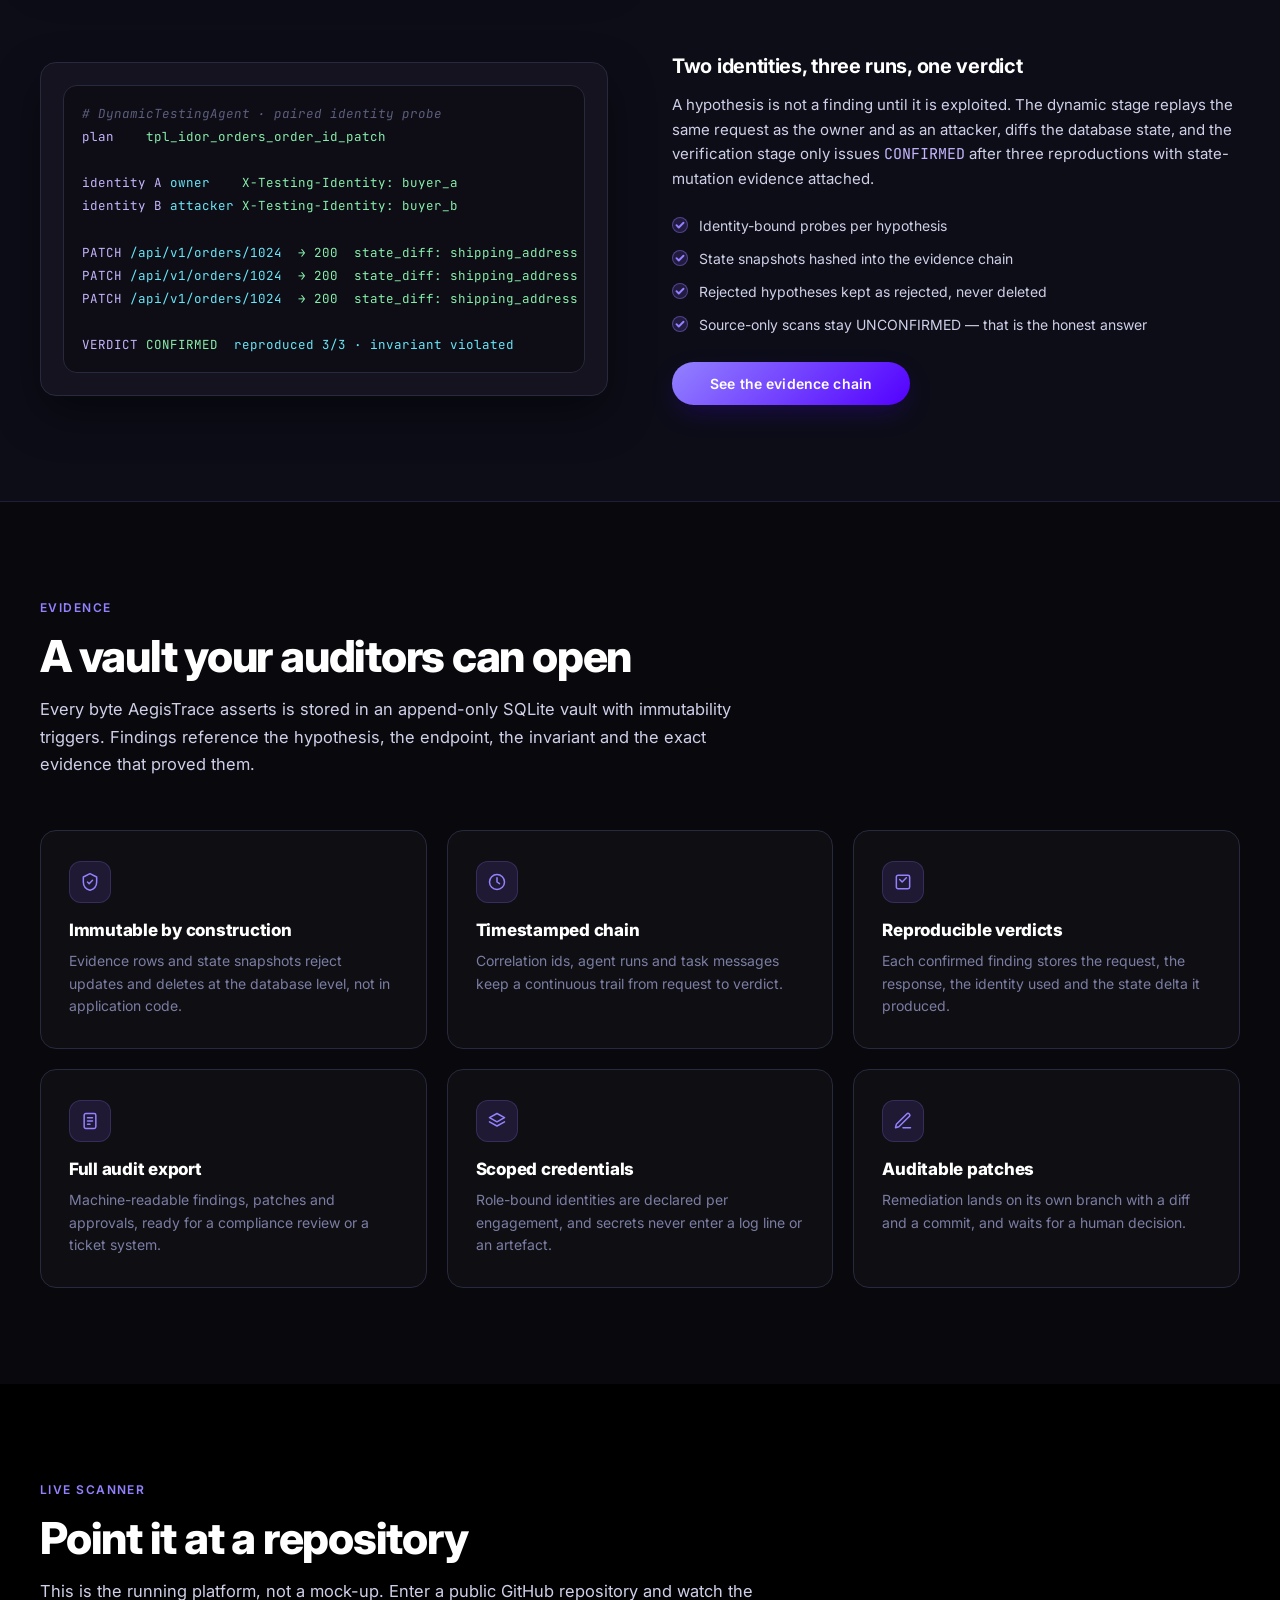
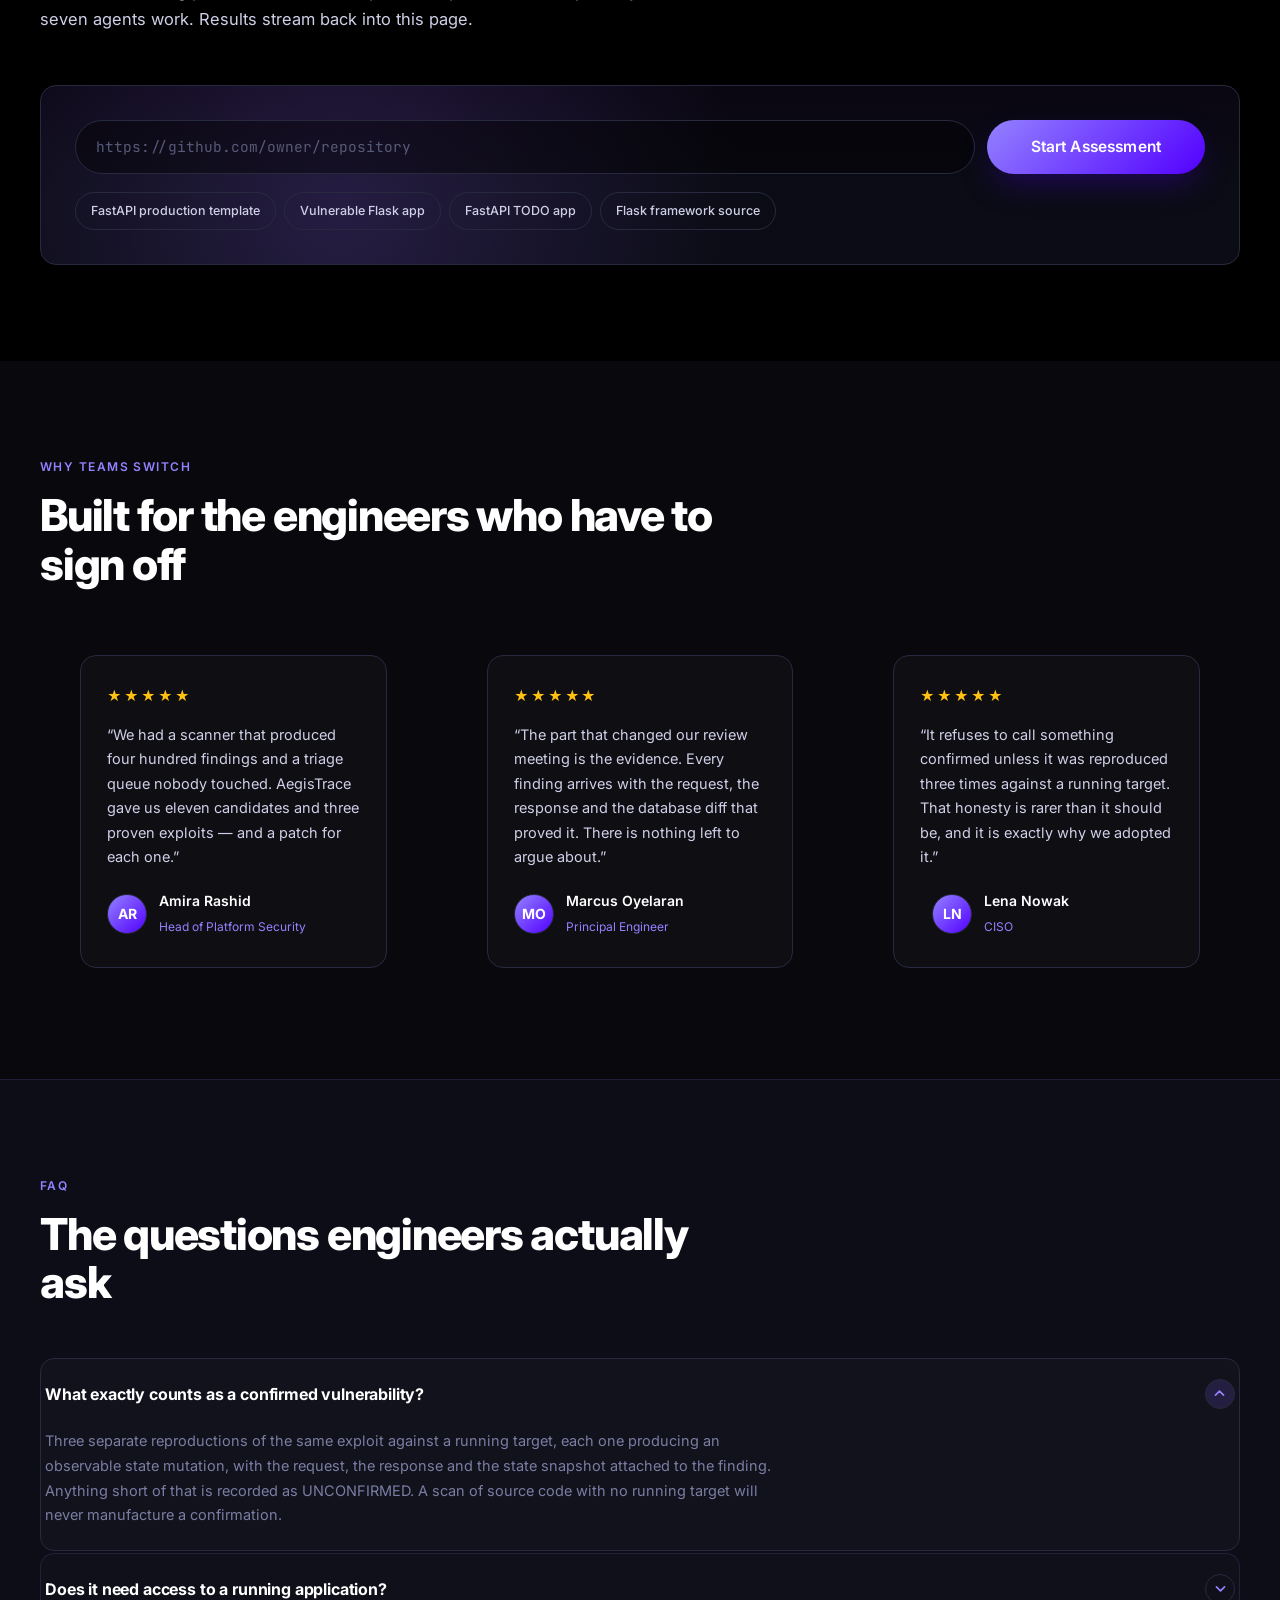
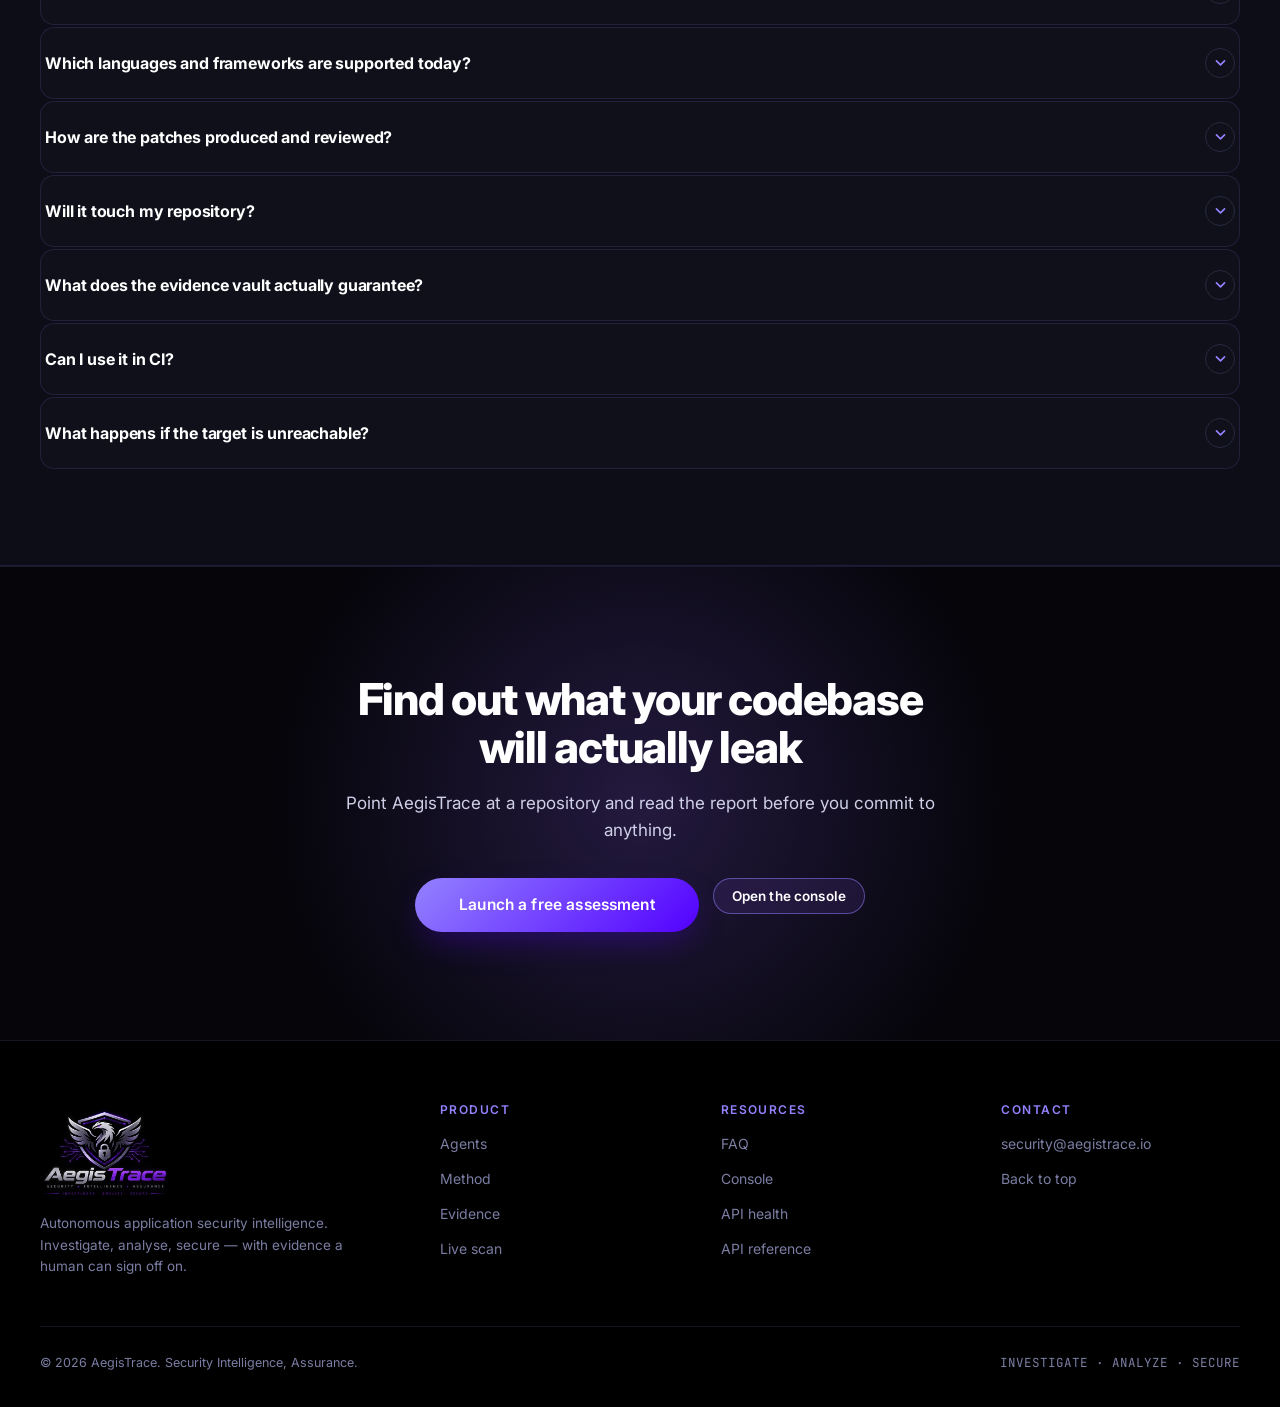
==== commit 22e6fad2: "feat(routing): the marketing site owns the root, the console moves to /console The public site is no" ====
--- a/site/index.html
+++ b/site/index.html
@@ -34,7 +34,7 @@
     </nav>
 
     <div class="nav-cta">
-      <a class="btn btn-ghost" href="/">Open Console</a>
+      <a class="btn btn-ghost" href="/console">Open Console</a>
       <a class="btn btn-glass" href="#scanner">Launch a Scan</a>
       <button class="nav-toggle" id="navToggle" aria-expanded="false" aria-controls="navDrawer" aria-label="Open menu"><span></span></button>
     </div>
@@ -47,7 +47,7 @@
   <a href="#evidence">Evidence</a>
   <a href="#scanner">Live Scan</a>
   <a href="#faq">FAQ</a>
-  <a href="/">Open Console</a>
+  <a href="/console">Open Console</a>
 </nav>
 
 <main id="main">
@@ -83,7 +83,7 @@
           Scan a repository free
           <svg width="16" height="16" viewBox="0 0 16 16" fill="none" stroke="currentColor" stroke-width="2" stroke-linecap="round" stroke-linejoin="round"><path d="M3 8h9M8.5 4.5L12 8l-3.5 3.5"/></svg>
         </a>
-        <a class="btn btn-outline" href="/">Explore the console</a>
+        <a class="btn btn-outline" href="/console">Explore the console</a>
       </div>
 
       <div class="hero-metrics">
@@ -438,7 +438,7 @@
     <p class="body-lg">Point AegisTrace at a repository and read the report before you commit to anything.</p>
     <div class="final-actions">
       <a class="btn btn-grad-lg" href="#scanner">Launch a free assessment</a>
-      <a class="btn btn-glass" href="/">Open the console</a>
+      <a class="btn btn-glass" href="/console">Open the console</a>
     </div>
   </div>
 </section>
@@ -474,7 +474,7 @@
         <h4>Resources</h4>
         <ul>
           <li><a href="#faq">FAQ</a></li>
-          <li><a href="/">Console</a></li>
+          <li><a href="/console">Console</a></li>
           <li><a href="/api/v1/health">API health</a></li>
           <li><a href="/docs">API reference</a></li>
         </ul>
--- a/site/css/aegis.css
+++ b/site/css/aegis.css
@@ -360,6 +360,22 @@
 }
 .btn-outline:hover { border-color: var(--border-lit); color: var(--violet-hi); }
 
+/* Quiet secondary action - the console link in the header. */
+.btn-ghost {
+  background: transparent;
+  color: var(--ink-2);
+  height: 36px;
+  padding: 0 16px;
+  font-size: 13.5px;
+  border: 1px solid transparent;
+}
+
+.btn-ghost:hover {
+  color: var(--ink);
+  border-color: var(--border);
+  background: rgba(255, 255, 255, 0.03);
+}
+
 .btn-icon {
   width: 44px;
   height: 44px;
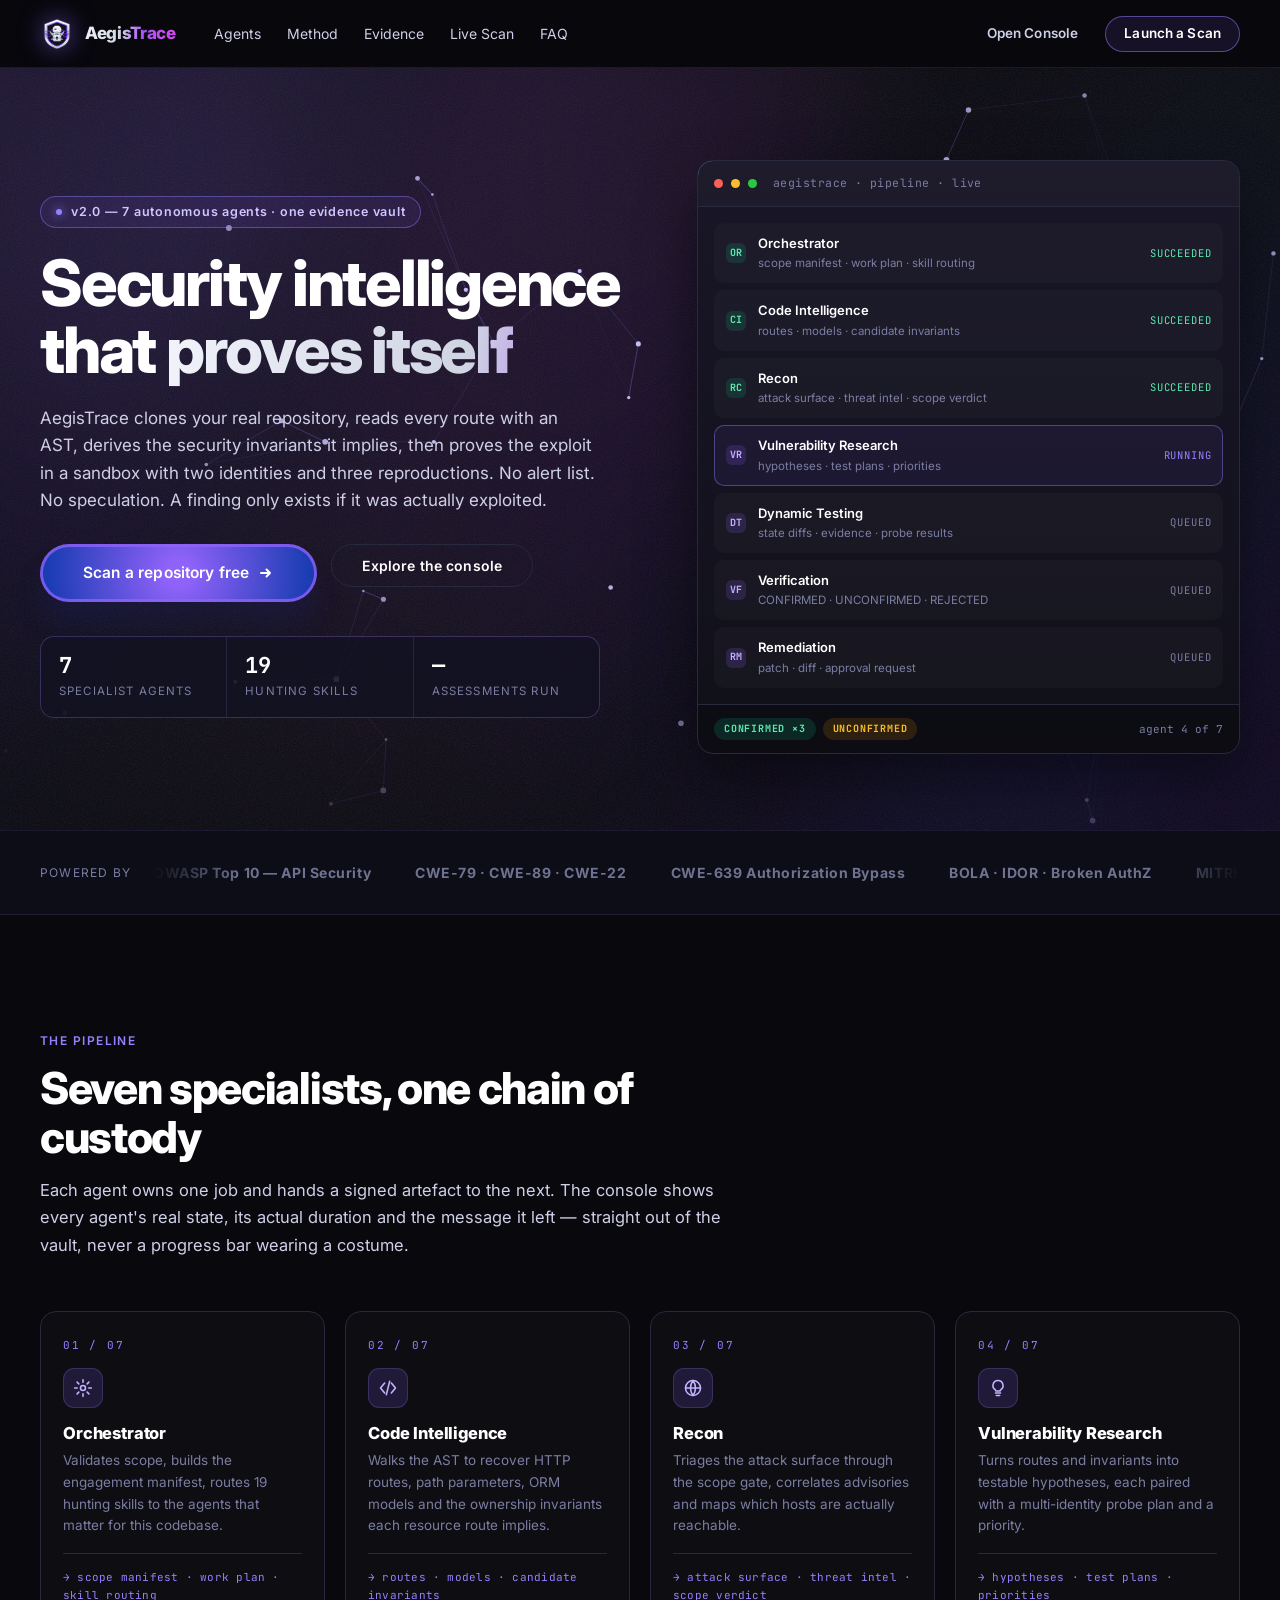
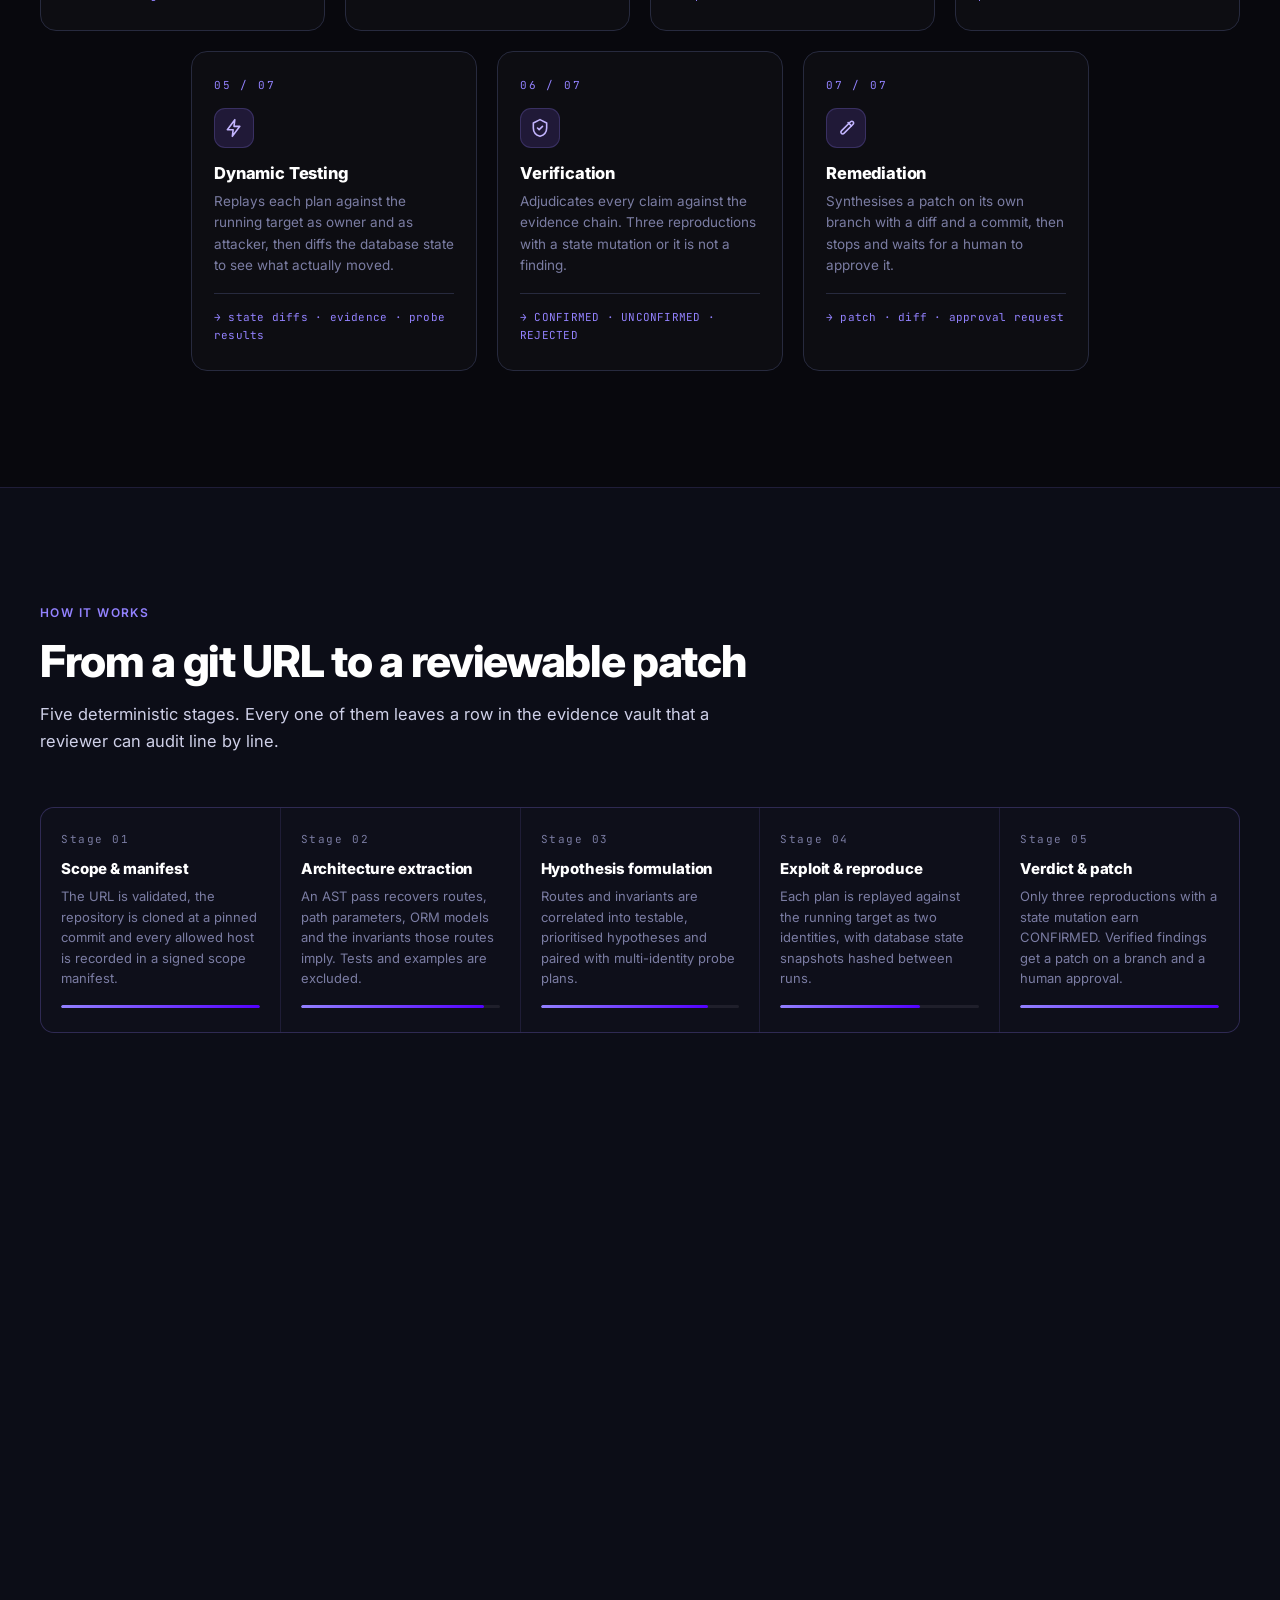
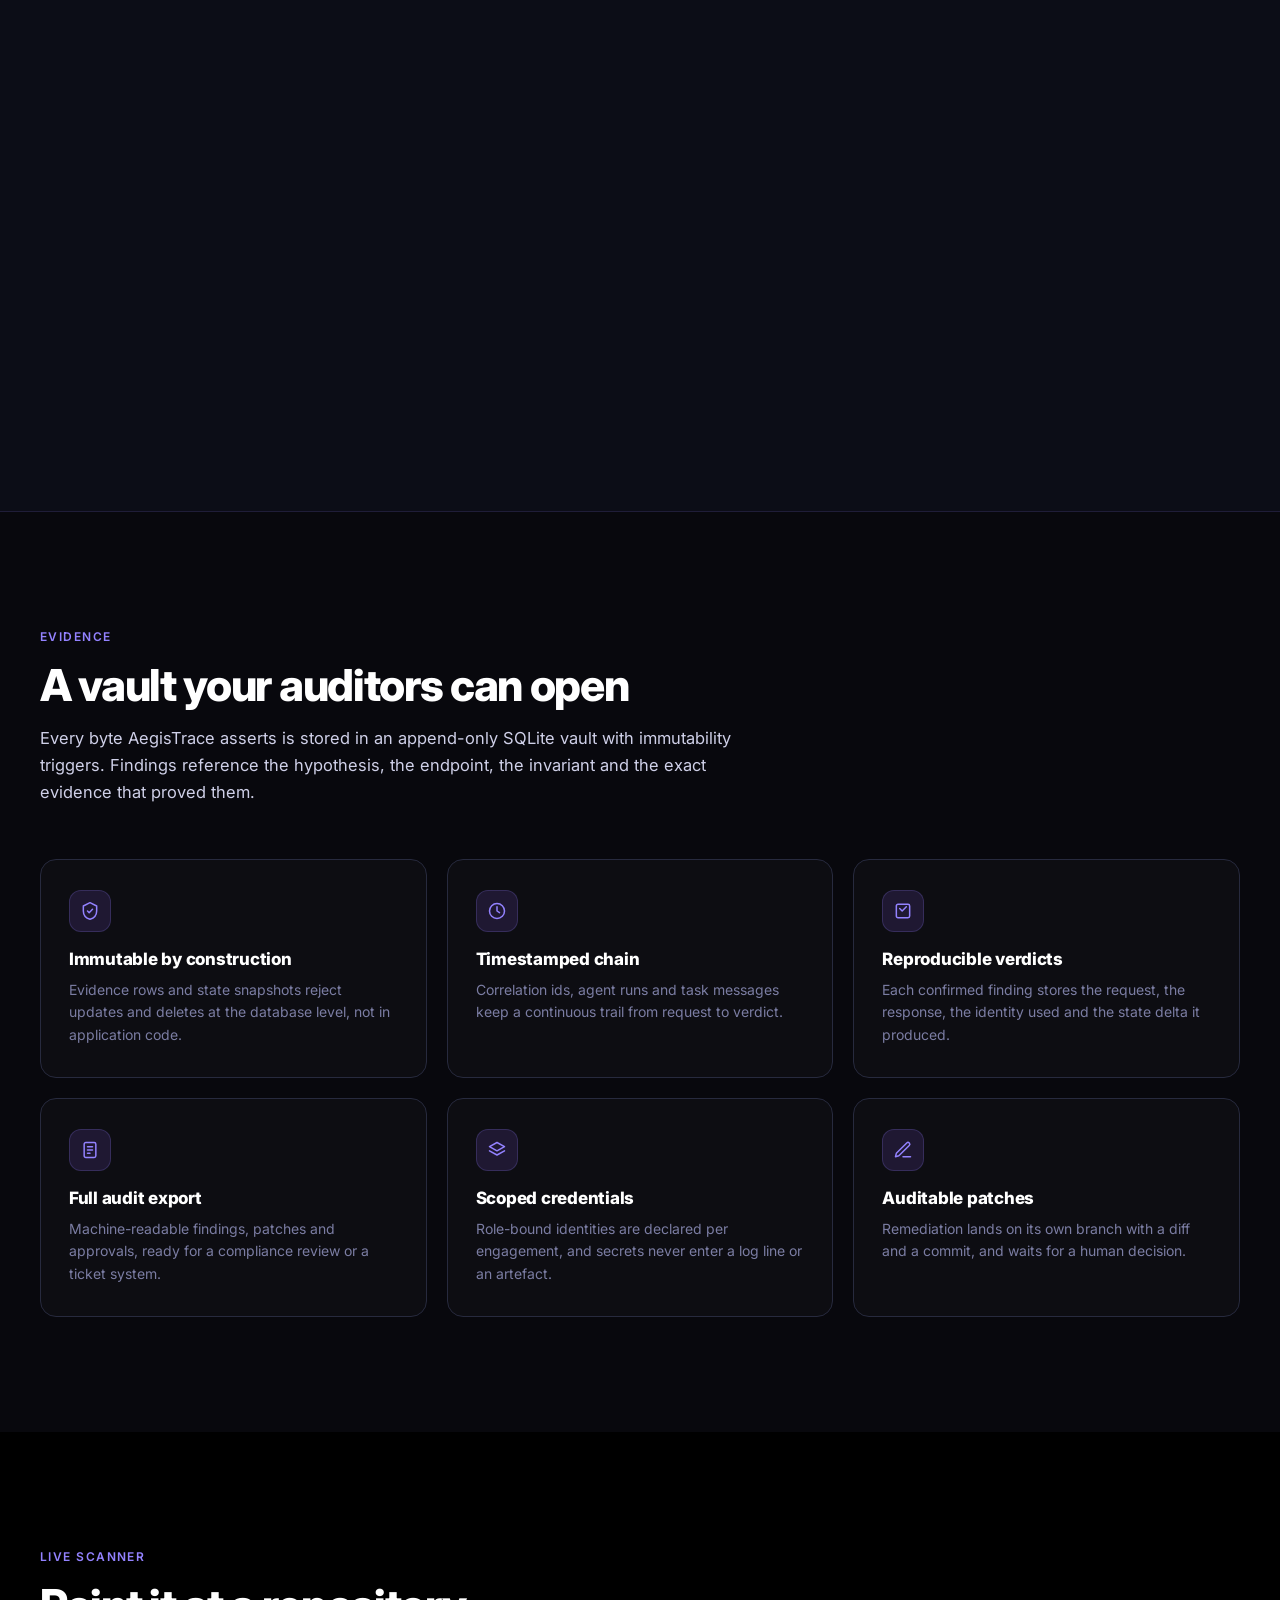
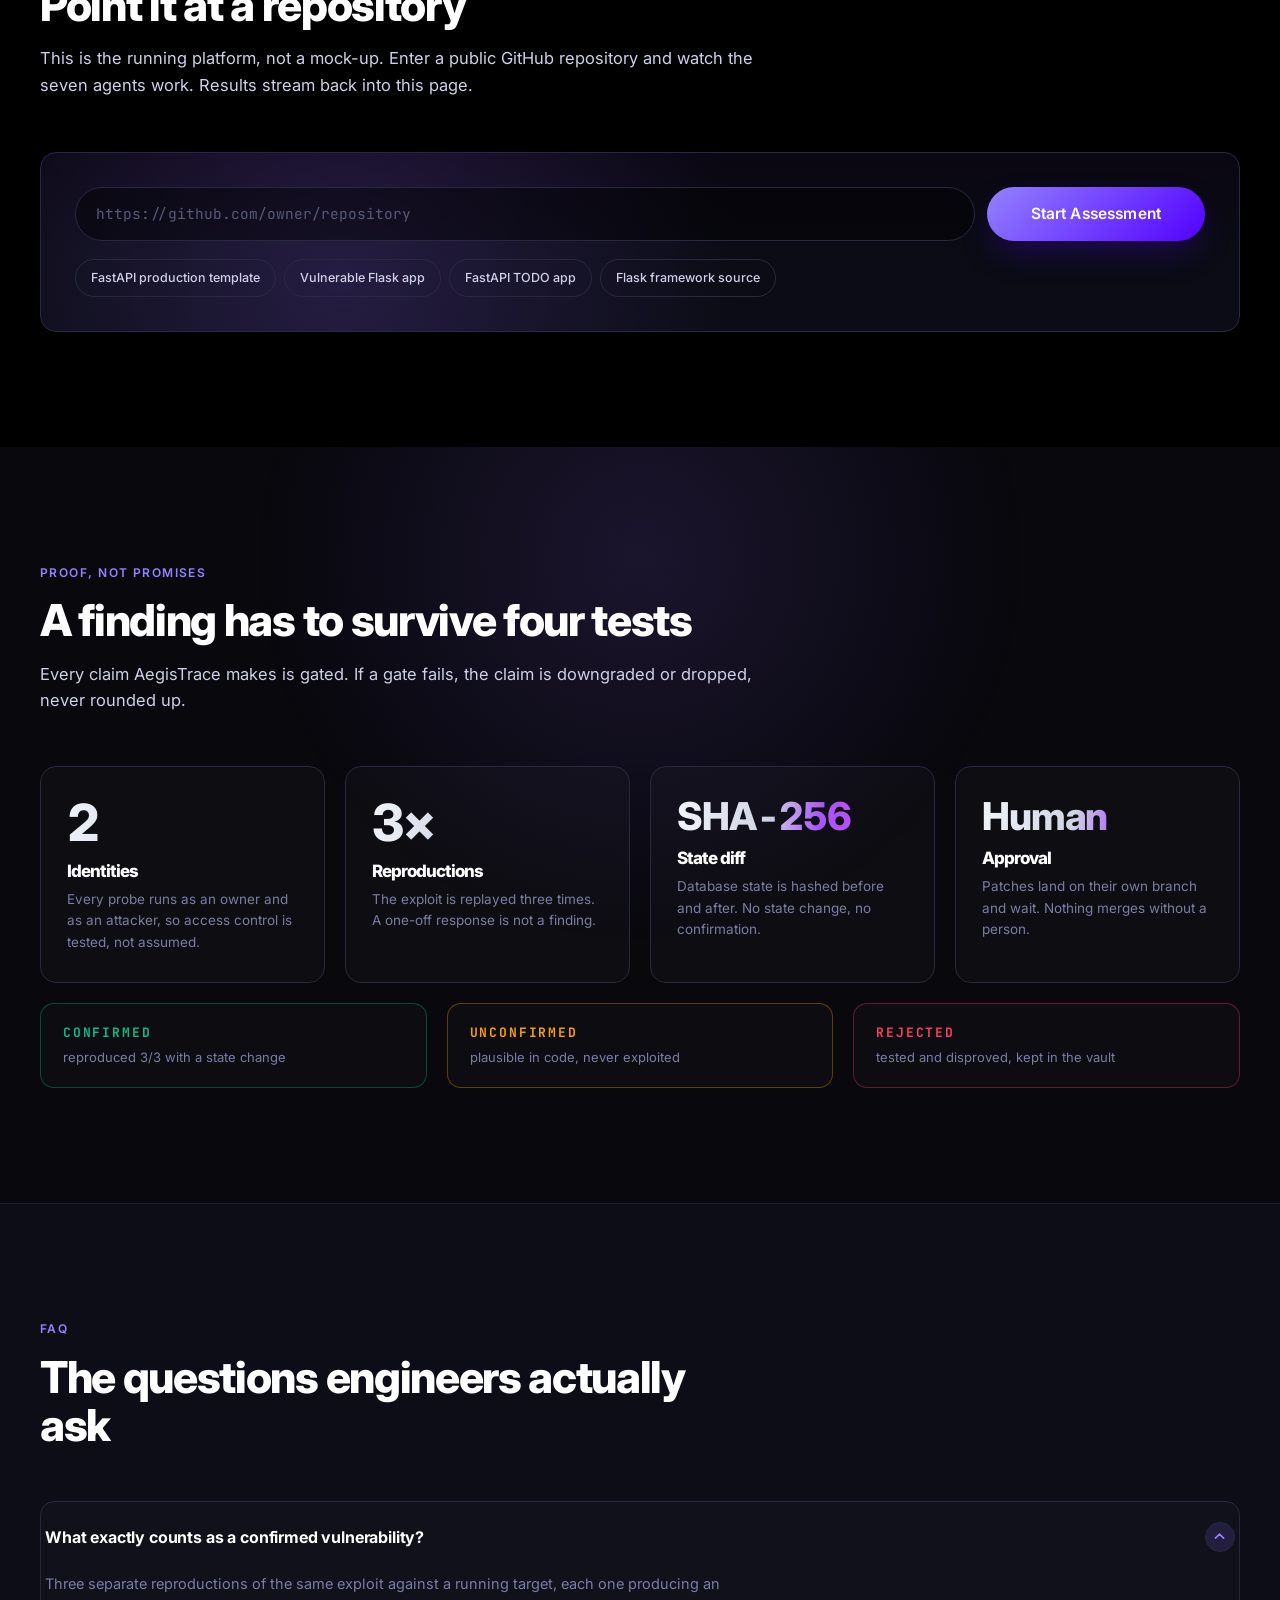
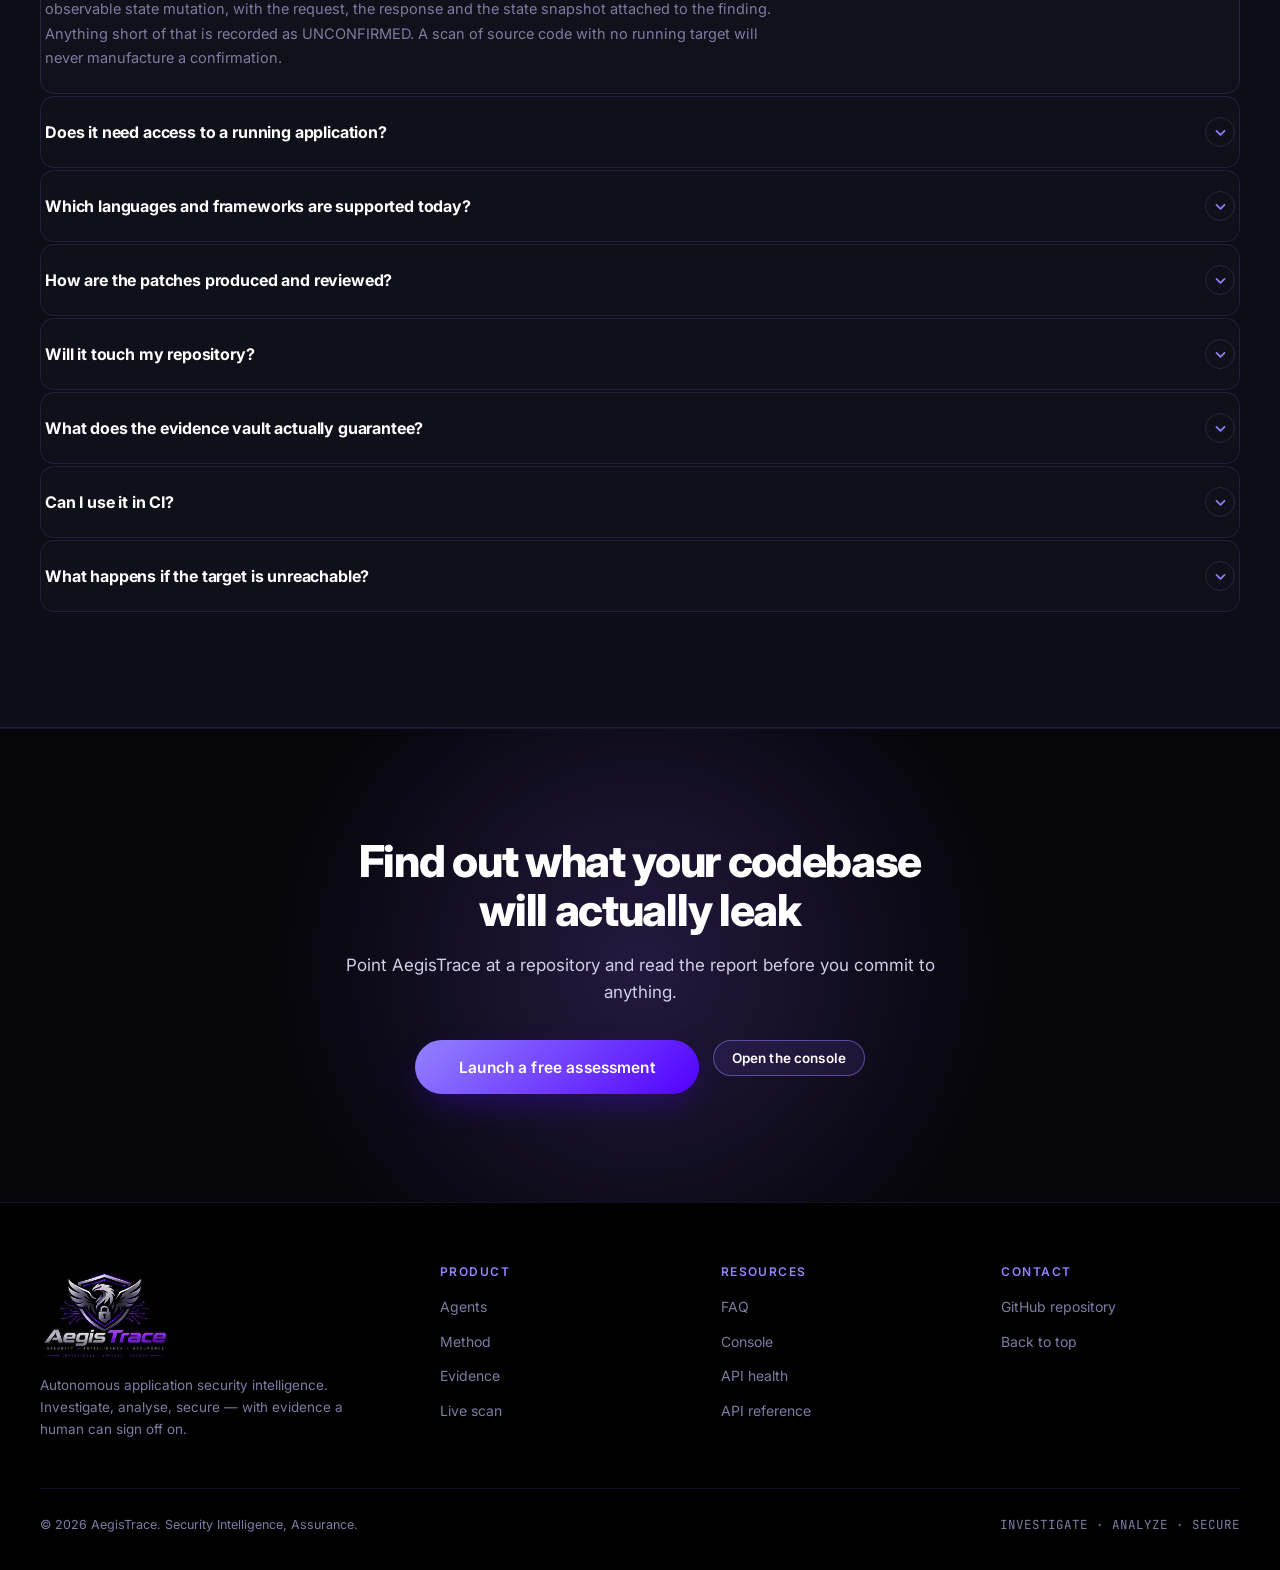
==== commit c95266b1: "fix: dead Groq model, local-scan data loss, missing CI deps; redesign marketing site polish" ====
--- a/site/index.html
+++ b/site/index.html
@@ -13,6 +13,7 @@
 <link rel="preconnect" href="https://fonts.gstatic.com" crossorigin>
 <link href="https://fonts.googleapis.com/css2?family=Inter:wght@300;400;500;600;700;800&family=JetBrains+Mono:wght@400;500;700&display=swap" rel="stylesheet">
 <link rel="stylesheet" href="/site/css/aegis.css?v=__ASSET_V__">
+<link rel="stylesheet" href="/site/css/polish.css?v=__ASSET_V__">
 </head>
 <body>
 <a class="skip-link" href="#main">Skip to content</a>
@@ -53,7 +54,9 @@
 <main id="main">
 
 <!-- =========================================================== hero -->
+<div class="scroll-progress" aria-hidden="true"><span></span></div>
 <section class="hero" id="top">
+  <canvas class="hero-mesh" id="heroMesh" aria-hidden="true"></canvas>
   <div class="hero-aurora" aria-hidden="true">
     <div class="hero-blade"></div>
     <div class="hero-blade b2"></div>
@@ -350,62 +353,42 @@
 </section>
 
 <!-- ========================================================= voices -->
-<section class="section">
-  <div class="container">
-    <div class="section-head reveal">
-      <span class="label">Why teams switch</span>
-      <h2 class="headline-lg">Built for the engineers who have to sign off</h2>
-    </div>
-
-    <div class="quote-grid reveal">
-      <figure class="quote">
-        <div class="quote-stars">★★★★★</div>
-        <p>
-          &ldquo;We had a scanner that produced four hundred findings and a triage queue
-          nobody touched. AegisTrace gave us eleven candidates and three proven
-          exploits &mdash; and a patch for each one.&rdquo;
-        </p>
-        <figcaption class="quote-person">
-          <span class="quote-avatar">AR</span>
-          <span>
-            <span class="quote-name">Amira Rashid</span><br>
-            <span class="quote-role">Head of Platform Security</span>
-          </span>
-        </figcaption>
-      </figure>
-
-      <figure class="quote">
-        <div class="quote-stars">★★★★★</div>
-        <p>
-          &ldquo;The part that changed our review meeting is the evidence. Every finding
-          arrives with the request, the response and the database diff that proved
-          it. There is nothing left to argue about.&rdquo;
-        </p>
-        <figcaption class="quote-person">
-          <span class="quote-avatar">MO</span>
-          <span>
-            <span class="quote-name">Marcus Oyelaran</span><br>
-            <span class="quote-role">Principal Engineer</span>
-          </span>
-        </figcaption>
-      </figure>
-
-      <figure class="quote">
-        <div class="quote-stars">★★★★★</div>
-        <p>
-          &ldquo;It refuses to call something confirmed unless it was reproduced three
-          times against a running target. That honesty is rarer than it should be,
-          and it is exactly why we adopted it.&rdquo;
-        </p>
-        <figcaption class="quote-person">
-          <span class="quote-person-spacer"></span>
-          <span class="quote-avatar">LN</span>
-          <span>
-            <span class="quote-name">Lena Nowak</span><br>
-            <span class="quote-role">CISO</span>
-          </span>
-        </figcaption>
-      </figure>
+<section class="section proof" id="proof">
+  <div class="container">
+    <div class="section-head reveal">
+      <span class="label">Proof, not promises</span>
+      <h2 class="headline-lg">A finding has to survive four tests</h2>
+      <p class="body-lg">Every claim AegisTrace makes is gated. If a gate fails, the claim is
+      downgraded or dropped, never rounded up.</p>
+    </div>
+
+    <div class="gate-grid reveal">
+      <article class="gate" data-gate="1">
+        <div class="gate-num" data-count="2">0</div>
+        <h3>Identities</h3>
+        <p>Every probe runs as an owner and as an attacker, so access control is tested, not assumed.</p>
+      </article>
+      <article class="gate" data-gate="2">
+        <div class="gate-num" data-count="3" data-suffix="&times;">0</div>
+        <h3>Reproductions</h3>
+        <p>The exploit is replayed three times. A one-off response is not a finding.</p>
+      </article>
+      <article class="gate" data-gate="3">
+        <div class="gate-num" data-text="SHA-256">0</div>
+        <h3>State diff</h3>
+        <p>Database state is hashed before and after. No state change, no confirmation.</p>
+      </article>
+      <article class="gate" data-gate="4">
+        <div class="gate-num" data-text="Human">0</div>
+        <h3>Approval</h3>
+        <p>Patches land on their own branch and wait. Nothing merges without a person.</p>
+      </article>
+    </div>
+
+    <div class="verdict-ladder reveal" aria-label="Possible verdicts">
+      <div class="vl vl-ok"><span>CONFIRMED</span><small>reproduced 3/3 with a state change</small></div>
+      <div class="vl vl-warn"><span>UNCONFIRMED</span><small>plausible in code, never exploited</small></div>
+      <div class="vl vl-bad"><span>REJECTED</span><small>tested and disproved, kept in the vault</small></div>
     </div>
   </div>
 </section>
@@ -483,7 +466,7 @@
       <div>
         <h4>Contact</h4>
         <ul>
-          <li><a href="mailto:security@aegistrace.io">security@aegistrace.io</a></li>
+          <li><a href="https://github.com/Alouakhalid/AegisTrace">GitHub repository</a></li>
           <li><a href="#top">Back to top</a></li>
         </ul>
       </div>
@@ -497,5 +480,6 @@
 </footer>
 
 <script src="/site/js/site.js?v=__ASSET_V__" defer></script>
+<script src="/site/js/polish.js?v=__ASSET_V__" defer></script>
 </body>
 </html>
--- a/site/css/polish.css
+++ b/site/css/polish.css
@@ -0,0 +1,88 @@
+/* AegisTrace site polish layer: loads after aegis.css and only adds or overrides. */
+
+/* scroll progress */
+.scroll-progress { position: fixed; inset: 0 0 auto 0; height: 3px; z-index: 100; background: transparent; pointer-events: none; }
+.scroll-progress span { display: block; height: 100%; width: 100%; transform-origin: 0 50%; transform: scaleX(0);
+  background: linear-gradient(90deg, #22d3ee, #8b5cf6 55%, #d946ef); box-shadow: 0 0 12px rgba(139, 92, 246, .8); }
+
+/* hero: live agent mesh behind the copy */
+.hero { isolation: isolate; }
+.hero-mesh { position: absolute; inset: 0; width: 100%; height: 100%; z-index: 0; opacity: 1; pointer-events: none;
+  -webkit-mask-image: radial-gradient(ellipse 85% 75% at 60% 40%, #000 35%, transparent 100%);
+          mask-image: radial-gradient(ellipse 85% 75% at 60% 40%, #000 35%, transparent 100%); }
+.hero-layout { position: relative; z-index: 2; }
+.hero h1 { font-size: clamp(2.6rem, 5vw, 4.4rem); line-height: 1.04; letter-spacing: -0.035em; }
+.hero .grad-text { background-size: 220% 100%; animation: gradShift 7s ease-in-out infinite alternate; }
+@keyframes gradShift { from { background-position: 0% 50%; } to { background-position: 100% 50%; } }
+
+/* console card: animated gradient border + 3D tilt */
+.console-card { position: relative; transform-style: preserve-3d; transition: transform .25s ease-out; will-change: transform; }
+.console-card::before { content: ''; position: absolute; inset: -1px; border-radius: inherit; padding: 1px; z-index: -1; pointer-events: none;
+  background: conic-gradient(from var(--spin, 0deg), transparent 0 60%, #8b5cf6 78%, #22d3ee 90%, transparent 100%);
+  -webkit-mask: linear-gradient(#000 0 0) content-box, linear-gradient(#000 0 0); -webkit-mask-composite: xor;
+          mask: linear-gradient(#000 0 0) content-box exclude, linear-gradient(#000 0 0); mask-composite: exclude; }
+@property --spin { syntax: '<angle>'; inherits: false; initial-value: 0deg; }
+.console-card::before { animation: spin 6s linear infinite; }
+@keyframes spin { to { --spin: 360deg; } }
+
+/* trust strip: calm marquee */
+.trust-items { flex-wrap: nowrap; overflow: hidden; flex: 1 1 520px; min-width: 0; position: relative;
+  -webkit-mask-image: linear-gradient(90deg, transparent, #000 8%, #000 92%, transparent);
+          mask-image: linear-gradient(90deg, transparent, #000 8%, #000 92%, transparent); }
+.trust-items .marquee-track { display: flex; width: max-content; animation: marquee 34s linear infinite; }
+.trust-items .marquee-strip { display: flex; gap: 44px; padding-right: 44px; white-space: nowrap; }
+.trust-items:hover .marquee-track { animation-play-state: paused; }
+@keyframes marquee { to { transform: translateX(-50%); } }
+
+/* agents: 4 + 3, second row centred; cursor spotlight on every card */
+.agent-grid { display: flex; flex-wrap: wrap; justify-content: center; }
+.agent-grid > .agent-card { flex: 1 1 calc(25% - 18px); max-width: calc(25% - 14px); min-width: 230px; }
+@media (max-width: 1080px) { .agent-grid > .agent-card { flex-basis: calc(50% - 18px); max-width: none; } }
+@media (max-width: 620px)  { .agent-grid > .agent-card { flex-basis: 100%; } }
+.agent-card, .gate, .feature-card, .faq-item { --mx: 50%; --my: 0%; }
+.agent-card::before, .gate::before { content: ''; position: absolute; inset: 0; pointer-events: none; opacity: 0; transition: opacity .3s ease;
+  background: radial-gradient(260px circle at var(--mx) var(--my), rgba(139, 92, 246, .20), transparent 70%); }
+.agent-card:hover::before, .gate:hover::before { opacity: 1; }
+
+/* proof section */
+.proof { position: relative; overflow: hidden; }
+.proof::before { content: ''; position: absolute; width: 780px; height: 780px; left: 50%; top: -280px; transform: translateX(-50%);
+  background: var(--grad-aurora); opacity: .7; pointer-events: none; }
+.proof .section-head { position: relative; }
+.gate-grid { position: relative; display: grid; grid-template-columns: repeat(4, minmax(0, 1fr)); gap: var(--s-gap); margin-top: 8px; }
+@media (max-width: 1000px) { .gate-grid { grid-template-columns: repeat(2, minmax(0, 1fr)); } }
+@media (max-width: 560px)  { .gate-grid { grid-template-columns: 1fr; } }
+.gate { position: relative; overflow: hidden; padding: 30px 26px 28px; border-radius: var(--r-lg); border: 1px solid var(--border);
+  background: rgba(255, 255, 255, .022); transition: transform .3s var(--ease), border-color .3s ease; }
+.gate:hover { transform: translateY(-4px); border-color: var(--border-lit); }
+.gate-num { font-size: clamp(2.2rem, 4vw, 3.2rem); font-weight: 800; letter-spacing: -.03em; line-height: 1; margin-bottom: 14px;
+  background: var(--grad-wordmark); -webkit-background-clip: text; background-clip: text; color: transparent; font-variant-numeric: tabular-nums; }
+.gate h3 { font-size: 17px; margin-bottom: 8px; }
+.gate p { font-size: 13.5px; color: var(--ink-mute); line-height: 1.6; }
+.verdict-ladder { position: relative; display: grid; grid-template-columns: repeat(3, minmax(0, 1fr)); gap: var(--s-gap); margin-top: var(--s-gap); }
+@media (max-width: 760px) { .verdict-ladder { grid-template-columns: 1fr; } }
+.vl { padding: 18px 22px; border-radius: var(--r-card); border: 1px solid var(--border); display: flex; flex-direction: column; gap: 4px;
+  background: rgba(255, 255, 255, .02); }
+.vl span { font-family: var(--mono); font-size: 13px; letter-spacing: .14em; font-weight: 700; }
+.vl small { color: var(--ink-mute); font-size: 13px; }
+.vl-ok span { color: var(--status-ok); } .vl-ok { border-color: rgba(16, 185, 129, .35); }
+.vl-warn span { color: var(--status-warn); } .vl-warn { border-color: rgba(245, 158, 11, .35); }
+.vl-bad span { color: var(--status-bad); } .vl-bad { border-color: rgba(244, 63, 94, .35); }
+
+/* section rhythm */
+.section { padding-block: clamp(72px, 9vw, 120px); }
+.headline-lg { letter-spacing: -0.03em; }
+.label { display: inline-flex; align-items: center; gap: 10px; }
+.label::before { content: ''; width: 22px; height: 1px; background: linear-gradient(90deg, transparent, var(--violet-hi)); }
+
+/* reveal: stagger children */
+.reveal.in > * { animation: riseIn .7s var(--ease) both; }
+.reveal.in > *:nth-child(2) { animation-delay: .08s; } .reveal.in > *:nth-child(3) { animation-delay: .16s; } .reveal.in > *:nth-child(4) { animation-delay: .24s; }
+@keyframes riseIn { from { opacity: 0; transform: translateY(18px); } to { opacity: 1; transform: none; } }
+
+@media (prefers-reduced-motion: reduce) {
+  .hero-mesh { display: none; } .console-card::before, .hero .grad-text, .trust-items .marquee-track { animation: none; }
+  .reveal.in > * { animation: none; }
+}
+.gate-num { white-space: nowrap; }
+.gate-num[data-text] { font-size: clamp(1.8rem, 3vw, 2.6rem); }
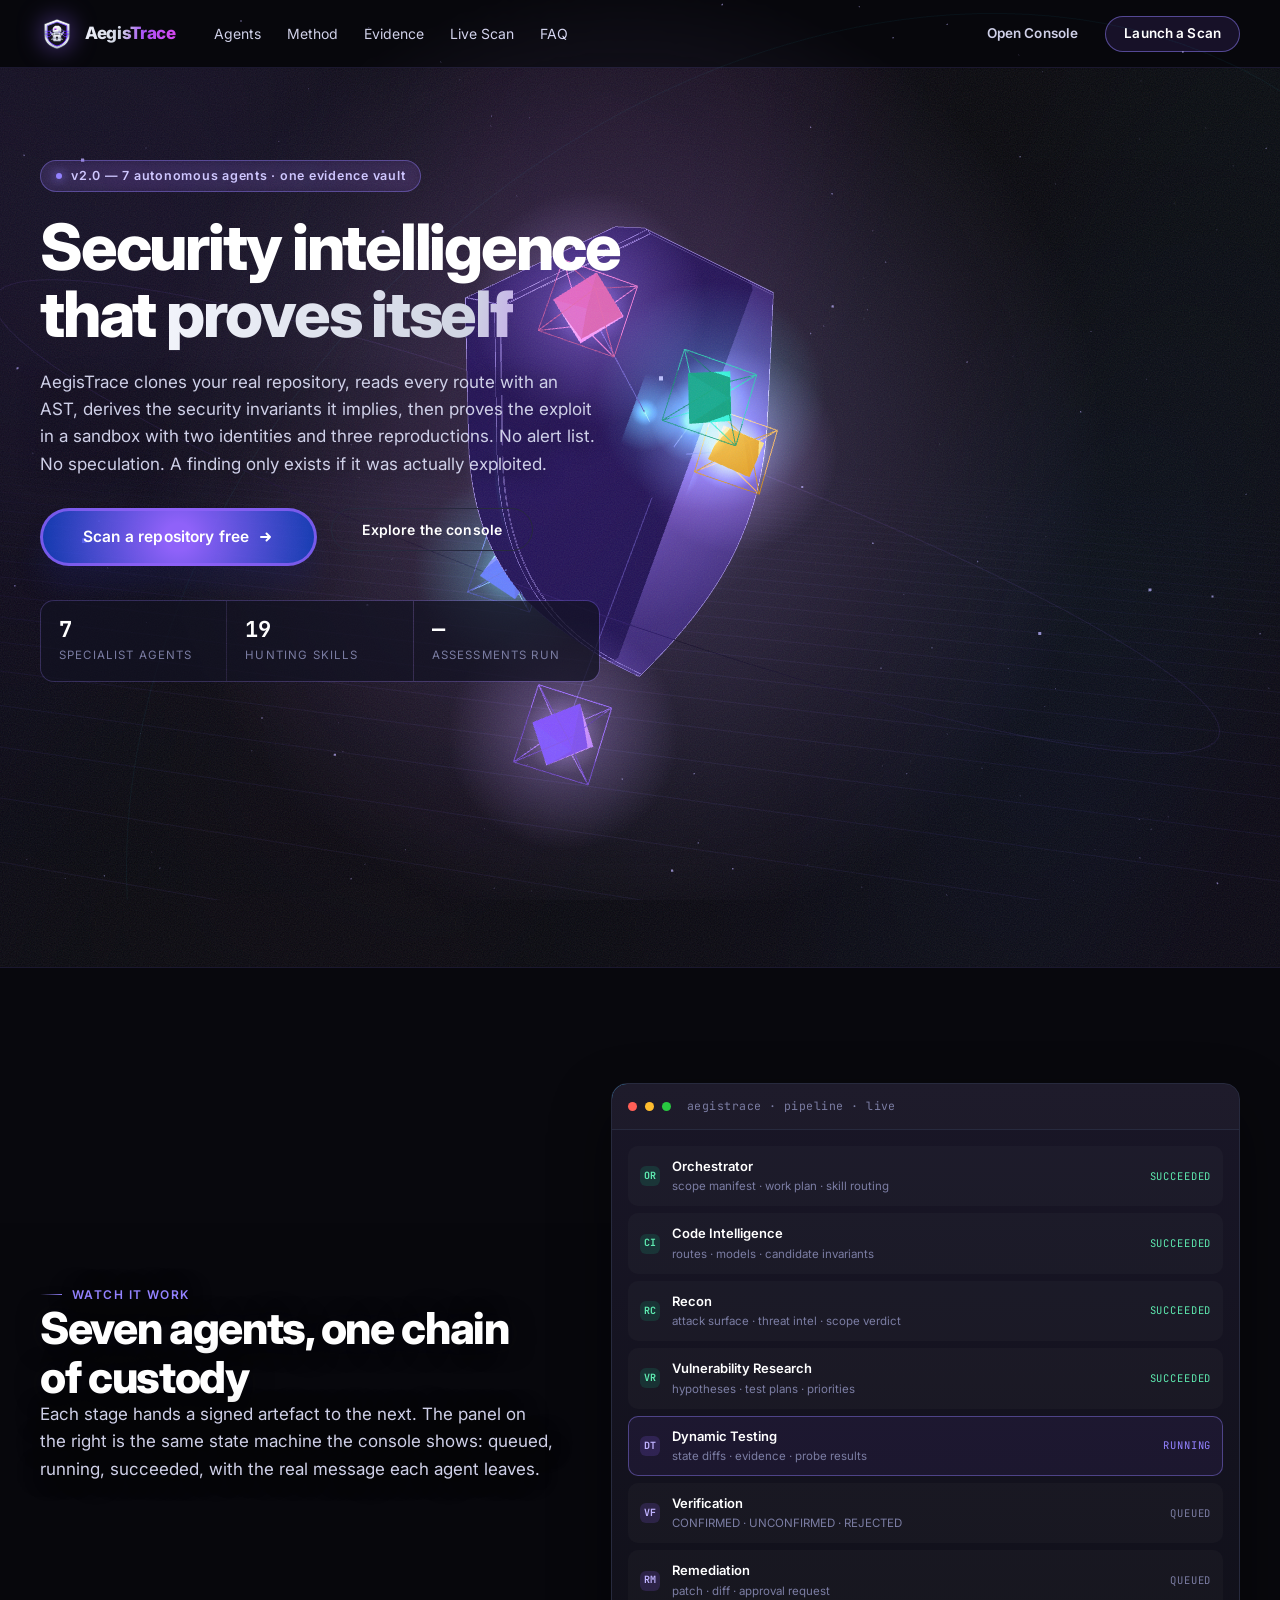
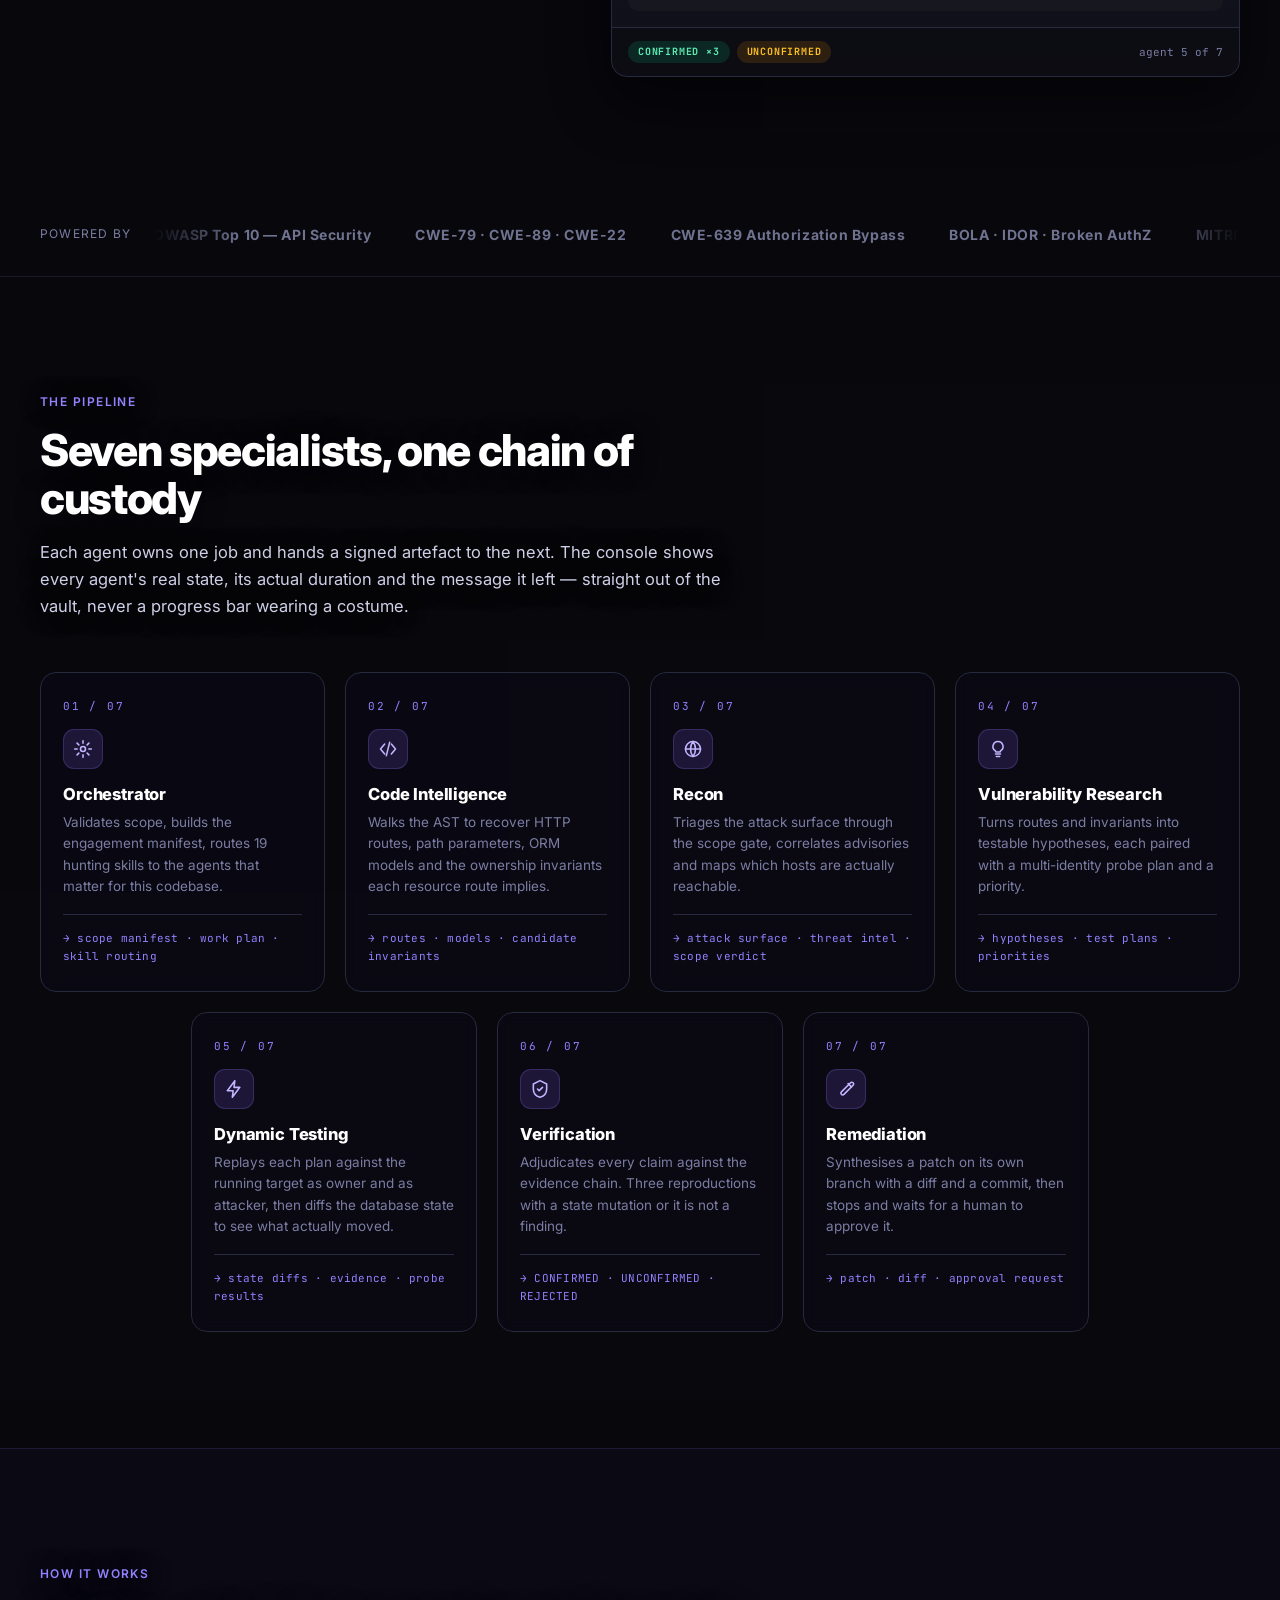
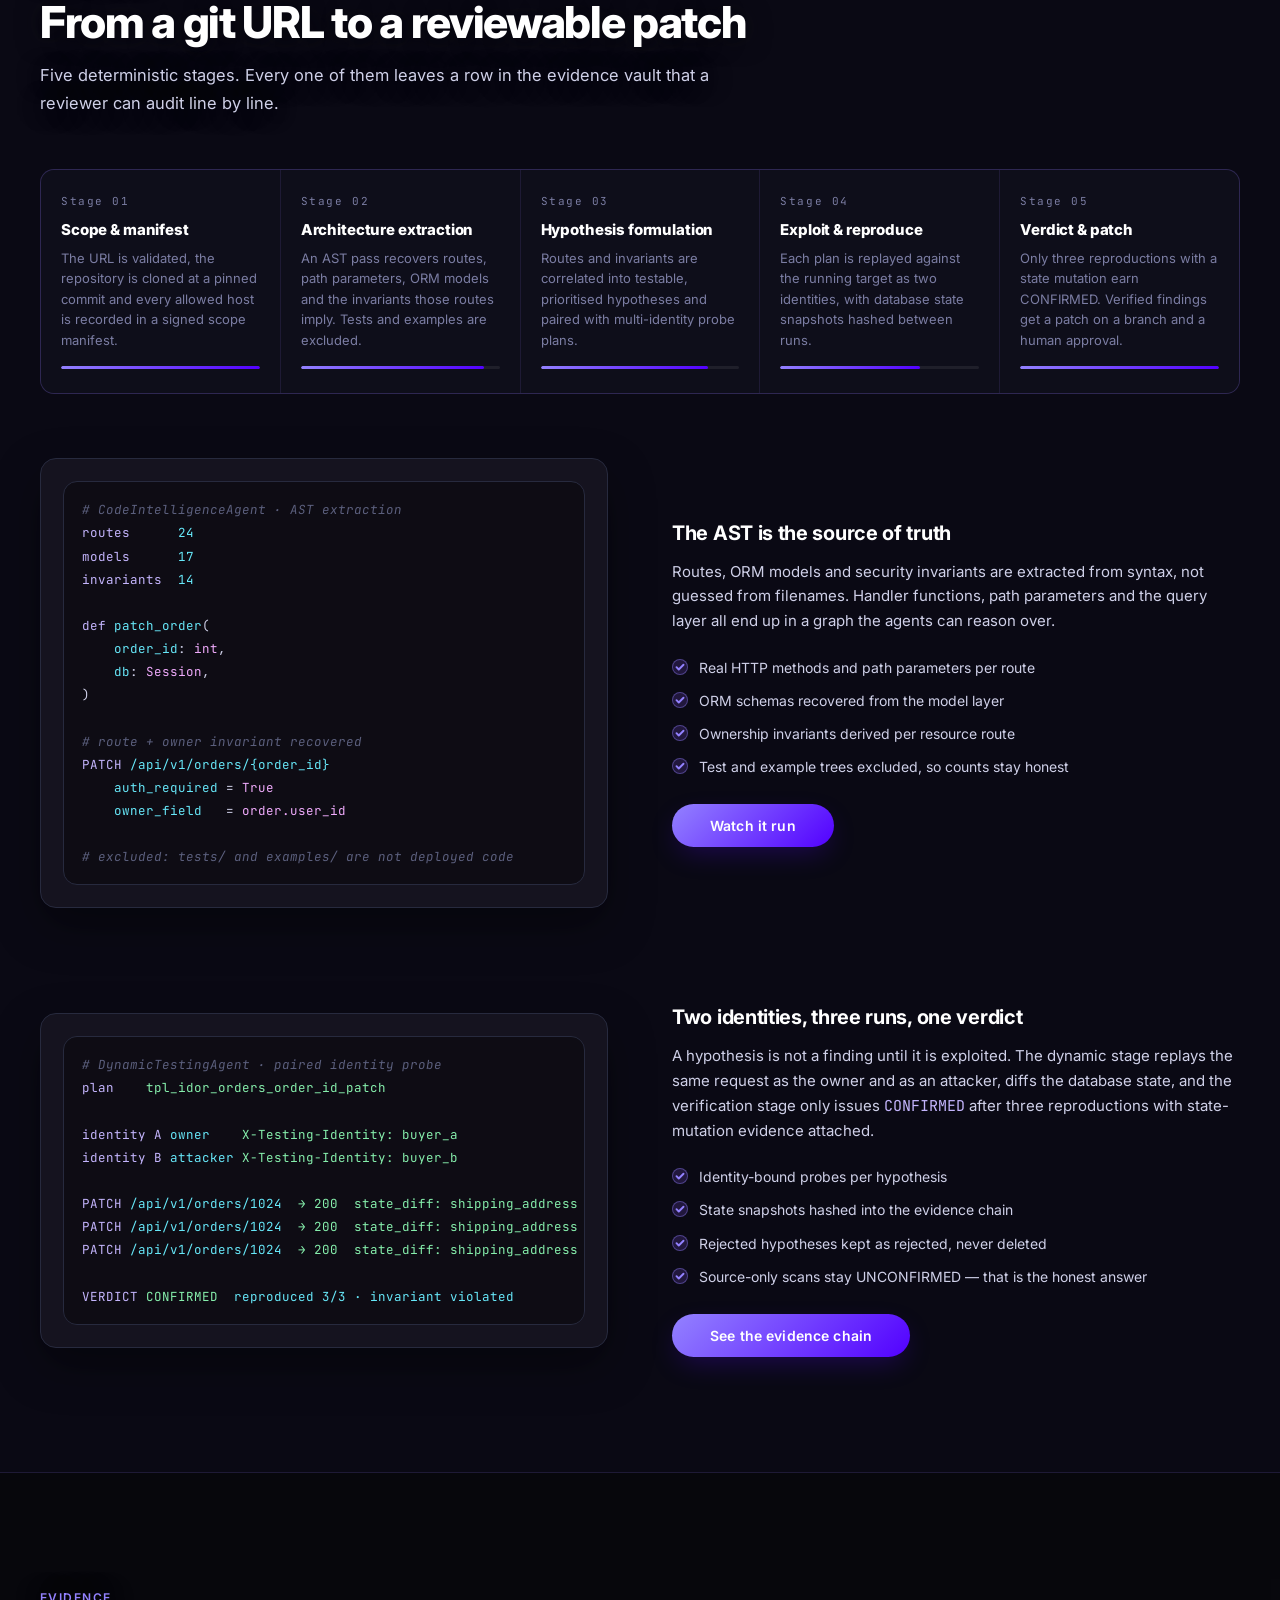
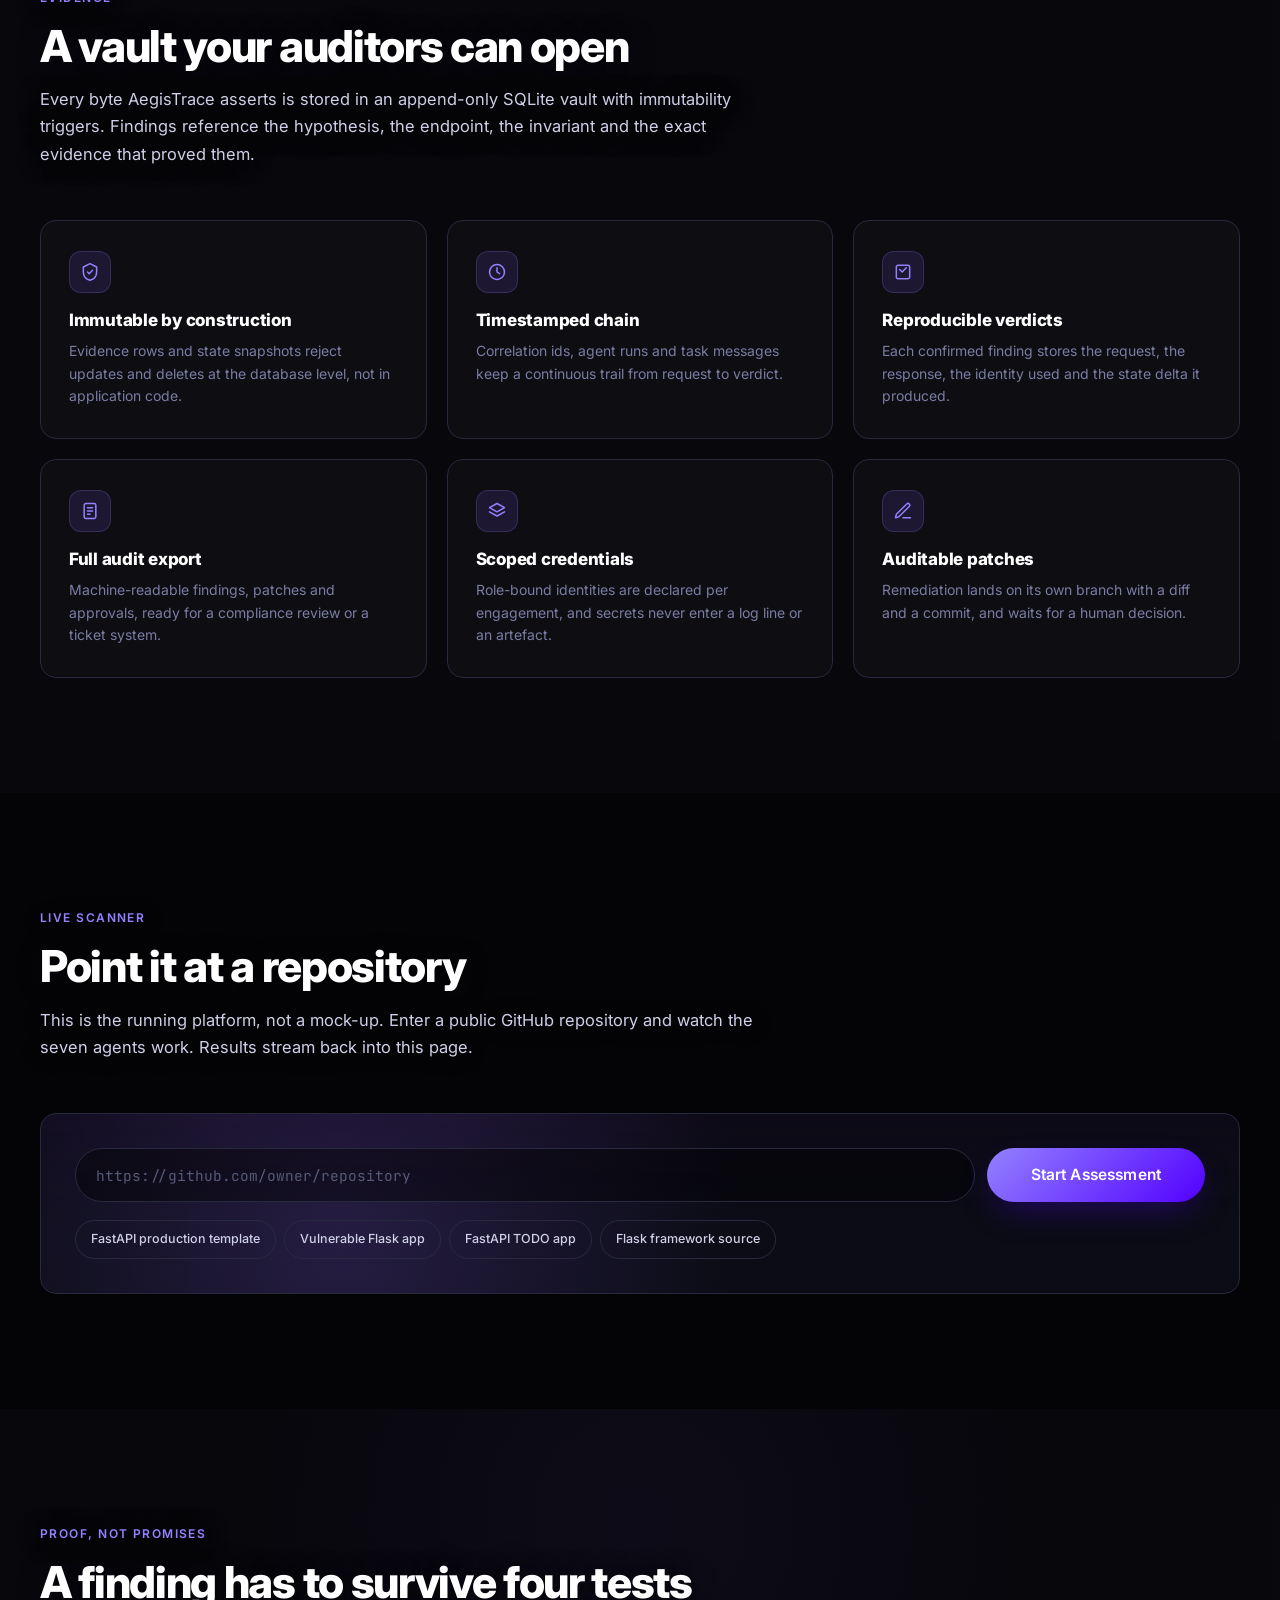
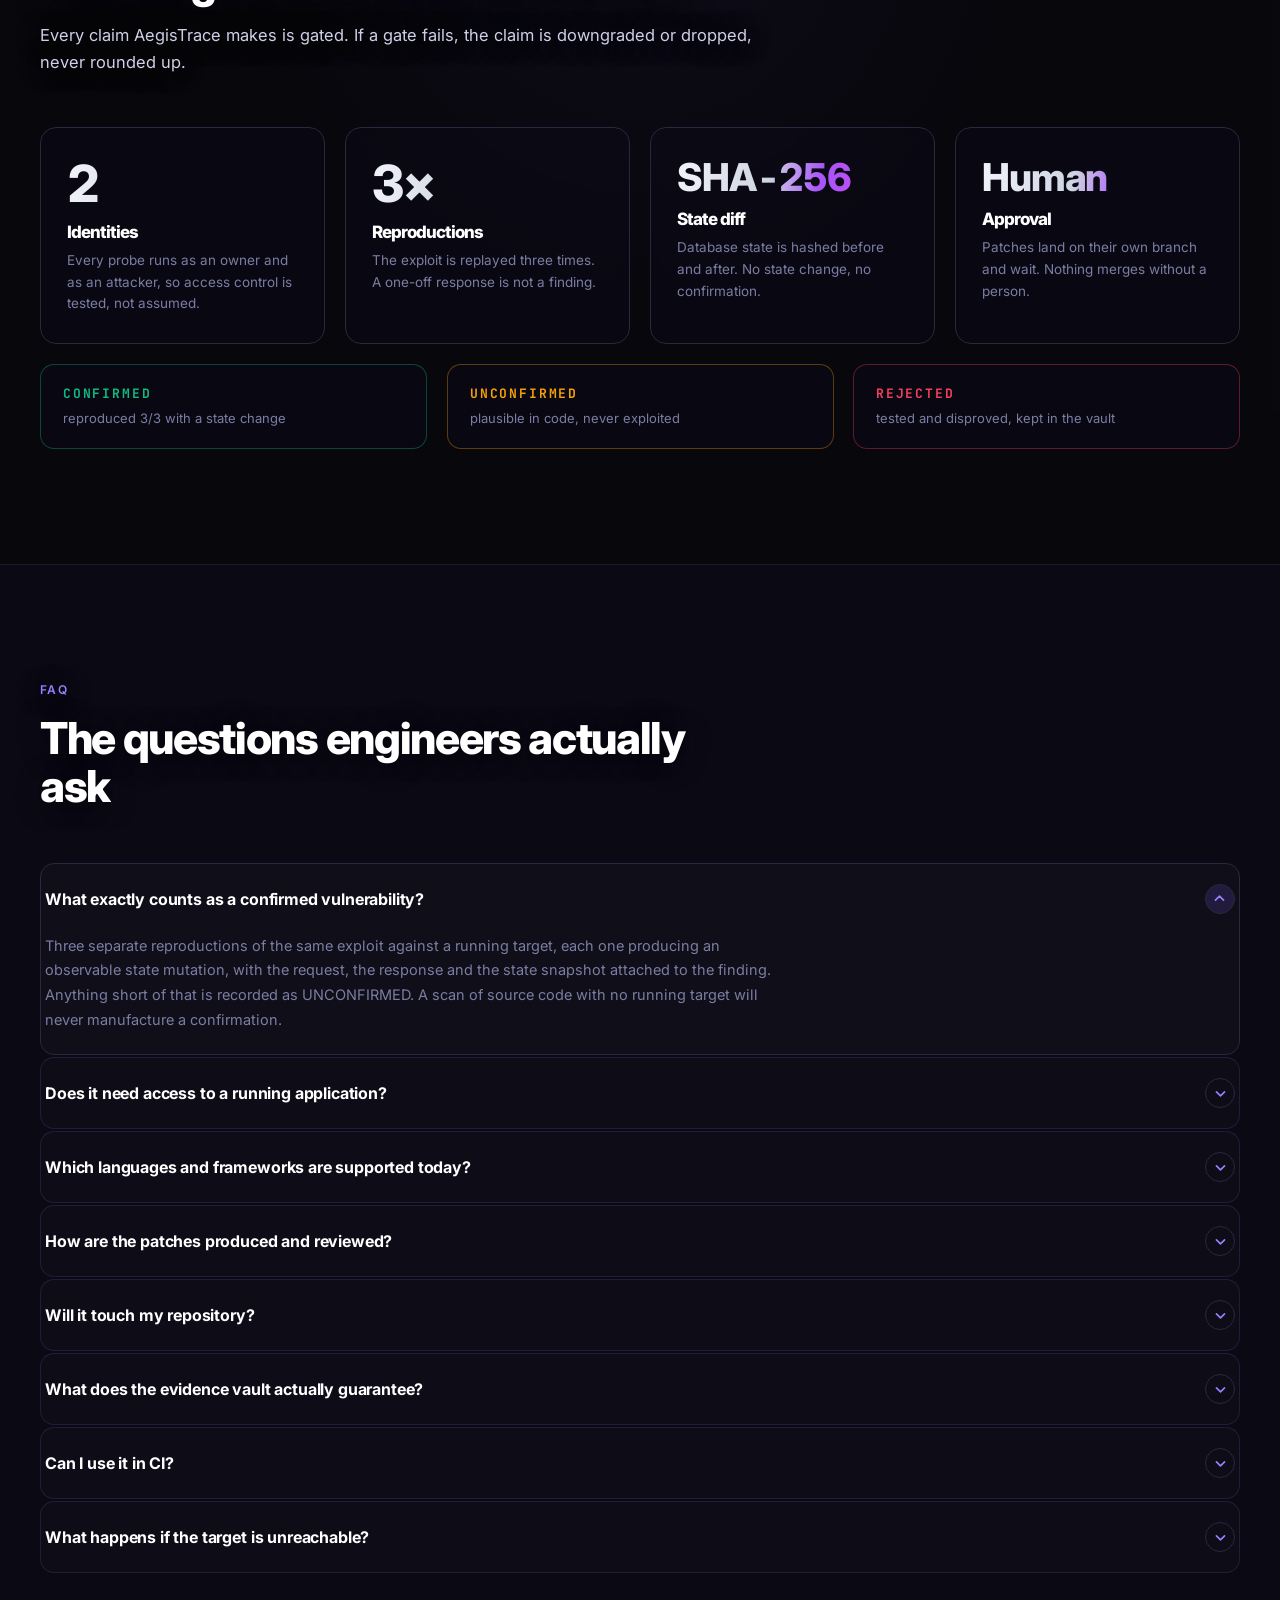
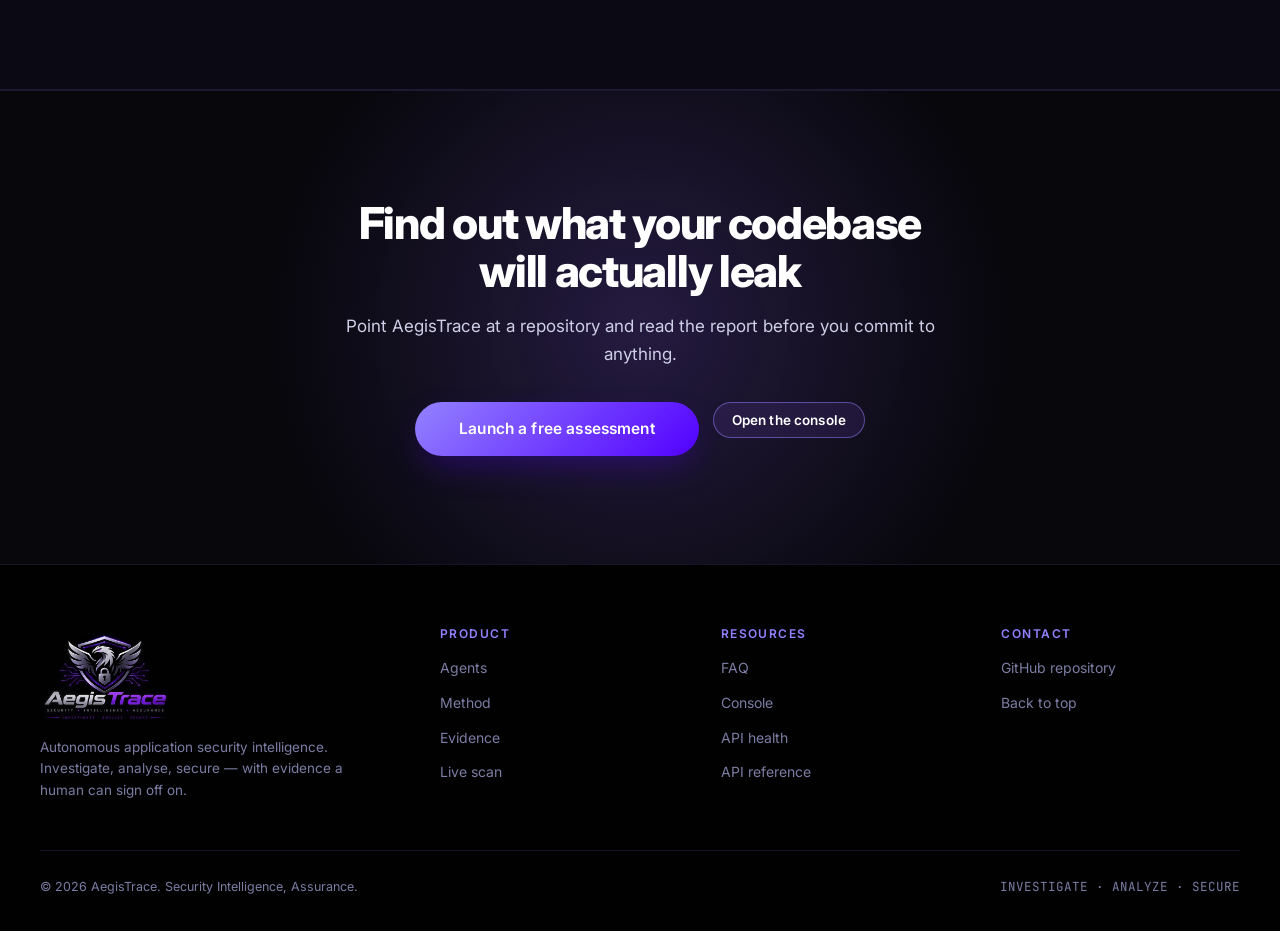
==== commit 71b92631: "feat(site): real 3D scene (Three.js shield + agent network), scroll-driven formations, 3D tilt cards" ====
--- a/site/index.html
+++ b/site/index.html
@@ -54,6 +54,7 @@
 <main id="main">
 
 <!-- =========================================================== hero -->
+<canvas id="scene3d" class="scene3d" aria-hidden="true"></canvas>
 <div class="scroll-progress" aria-hidden="true"><span></span></div>
 <section class="hero" id="top">
   <canvas class="hero-mesh" id="heroMesh" aria-hidden="true"></canvas>
@@ -105,7 +106,20 @@
       </div>
     </div>
 
-    <!-- live console preview -->
+    <div class="hero-stage" aria-hidden="true"></div>
+  </div>
+</section>
+
+<!-- ============================================ live pipeline -->
+<section class="section pipe-section" id="pipeline">
+  <div class="container pipe-layout">
+    <div class="pipe-copy reveal">
+      <span class="label">Watch it work</span>
+      <h2 class="headline-lg">Seven agents, one chain of custody</h2>
+      <p class="body-lg">Each stage hands a signed artefact to the next. The panel on the right is the same
+      state machine the console shows: queued, running, succeeded, with the real message each agent leaves.</p>
+    </div>
+
     <div class="console-card" aria-label="Live pipeline preview">
       <div class="console-head">
         <span class="console-dot" style="background:#ff5f57"></span>
@@ -481,5 +495,7 @@
 
 <script src="/site/js/site.js?v=__ASSET_V__" defer></script>
 <script src="/site/js/polish.js?v=__ASSET_V__" defer></script>
+<script type="importmap">{"imports":{"three":"/site/js/vendor/three.module.min.js?v=__ASSET_V__"}}</script>
+<script type="module" src="/site/js/scene3d.js?v=__ASSET_V__"></script>
 </body>
 </html>
--- a/site/css/polish.css
+++ b/site/css/polish.css
@@ -86,3 +86,67 @@
 }
 .gate-num { white-space: nowrap; }
 .gate-num[data-text] { font-size: clamp(1.8rem, 3vw, 2.6rem); }
+
+/* ===================================================== real 3D layer */
+.scene3d { position: fixed; inset: 0; width: 100vw; height: 100vh; z-index: 0; pointer-events: none; display: block; }
+body { position: relative; }
+.nav { z-index: 90; }
+main, section, footer, header.nav { position: relative; z-index: 1; }
+.scroll-progress { z-index: 100; }
+
+/* with the scene behind the page, section surfaces turn into frosted glass */
+.has-3d .hero-aurora, .has-3d .hero-grid { opacity: .35; }
+.has-3d .hero-mesh { display: none; }
+.has-3d .trust, .has-3d .section, .has-3d .final { background: rgba(8, 8, 13, .42); }
+.has-3d .section.band { background: rgba(14, 12, 28, .55); }
+.has-3d .section.void { background: rgba(0, 0, 0, .5); }
+.has-3d .footer { background: rgba(0, 0, 0, .8); }
+.has-3d .section-head, .has-3d .pipe-copy { text-shadow: 0 2px 24px rgba(8, 8, 13, .95); }
+.has-3d .agent-card, .has-3d .gate, .has-3d .vl { background: rgba(12, 11, 24, .62); backdrop-filter: blur(6px); }
+.has-3d .proof::before { opacity: .25; }
+
+/* hero: copy left, empty stage right so the shield owns that space */
+.hero { min-height: 100vh; }
+.hero-stage { min-height: 520px; }
+@media (max-width: 1024px) { .hero-stage { min-height: 300px; } }
+.hero-copy { position: relative; z-index: 2; }
+.has-3d .hero-copy .hero-sub { text-shadow: 0 2px 22px rgba(8, 8, 13, .9); }
+
+/* pipeline section */
+.pipe-layout { display: grid; grid-template-columns: minmax(0, .9fr) minmax(0, 1.1fr); gap: 56px; align-items: center; }
+@media (max-width: 1024px) { .pipe-layout { grid-template-columns: 1fr; gap: 36px; } }
+.pipe-section .console-card { max-width: none; }
+
+/* section entrance: tilt up out of depth */
+.reveal { opacity: 0; transform: perspective(1400px) translateY(46px) translateZ(-120px) rotateX(16deg); transform-origin: 50% 100%;
+  transition: opacity .8s var(--ease), transform .9s var(--ease); }
+.reveal.in { opacity: 1; transform: none; }
+.reveal.in > * { animation: none; }
+.section-head.reveal { transform-origin: 0 100%; transform: perspective(1400px) translateY(30px) translateZ(-80px) rotateY(-10deg) rotateX(8deg); }
+.section-head.reveal.in { transform: none; }
+.agent-card.reveal:nth-child(odd)  { transform: perspective(1200px) translateY(50px) translateZ(-140px) rotateY(18deg); }
+.agent-card.reveal:nth-child(even) { transform: perspective(1200px) translateY(50px) translateZ(-140px) rotateY(-18deg); }
+.agent-card.reveal.in { transform: none; }
+
+/* depth cards: tilt with layered children */
+.t3d { transform-style: preserve-3d; transition: transform .18s ease-out, border-color .3s ease; will-change: transform; }
+.t3d > * { transform: translateZ(28px); }
+.t3d .agent-ico, .t3d .gate-num { transform: translateZ(54px); }
+.t3d.is-tilting { transition: transform .05s linear; }
+.t3d::after { pointer-events: none; }
+
+/* floating chips in hero for depth cue */
+.hero-copy .eyebrow { backdrop-filter: blur(6px); }
+.stage-label { position: absolute; font-family: var(--mono); font-size: 11px; letter-spacing: .14em; color: var(--ink-mute); }
+
+@media (prefers-reduced-motion: reduce) {
+  .reveal, .section-head.reveal, .agent-card.reveal { opacity: 1; transform: none; transition: none; }
+  .t3d, .t3d > * { transform: none !important; }
+}
+.no-3d .scene3d { display: none; }
+
+@media (max-width: 900px) {
+  .scene3d { opacity: .5; }
+  .has-3d .hero-copy::before { content: ''; position: absolute; inset: -20px -16px; z-index: -1; border-radius: 24px;
+    background: radial-gradient(ellipse at 40% 50%, rgba(8, 8, 13, .78), rgba(8, 8, 13, 0) 78%); }
+}
